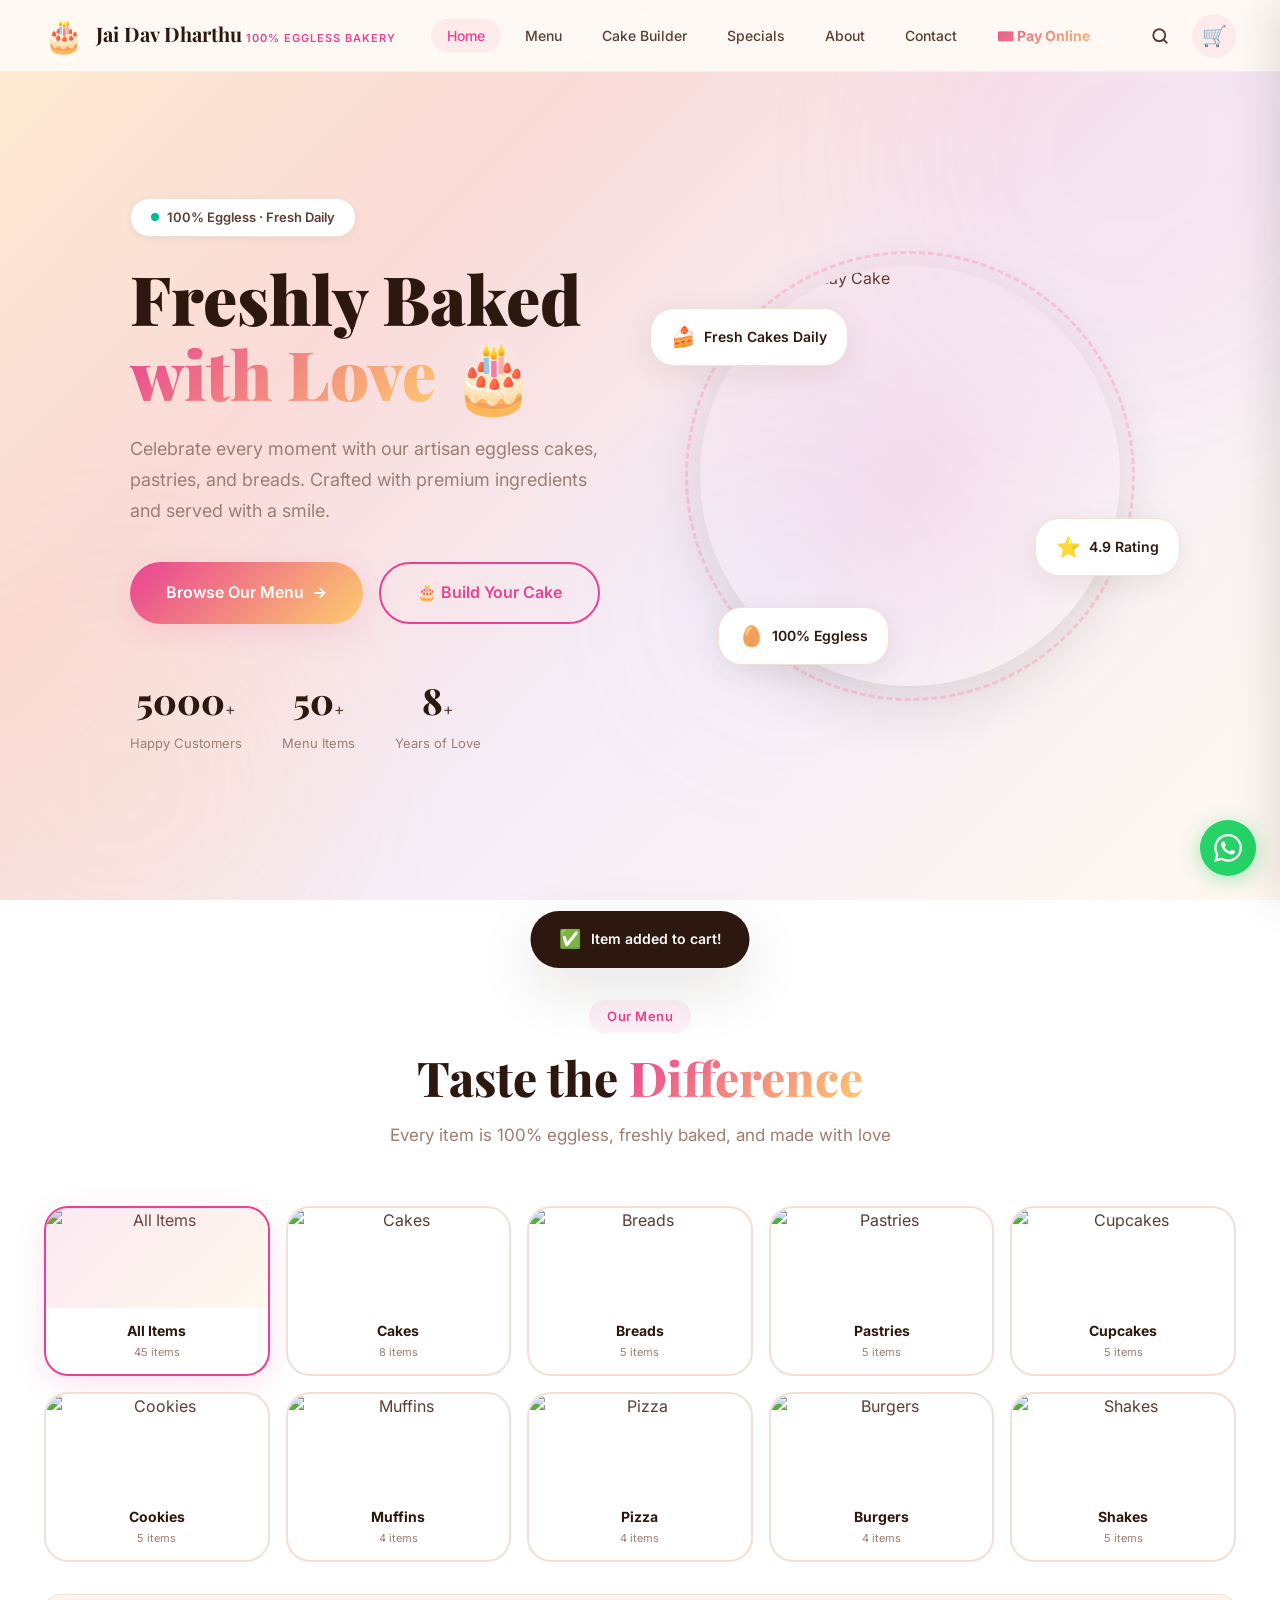
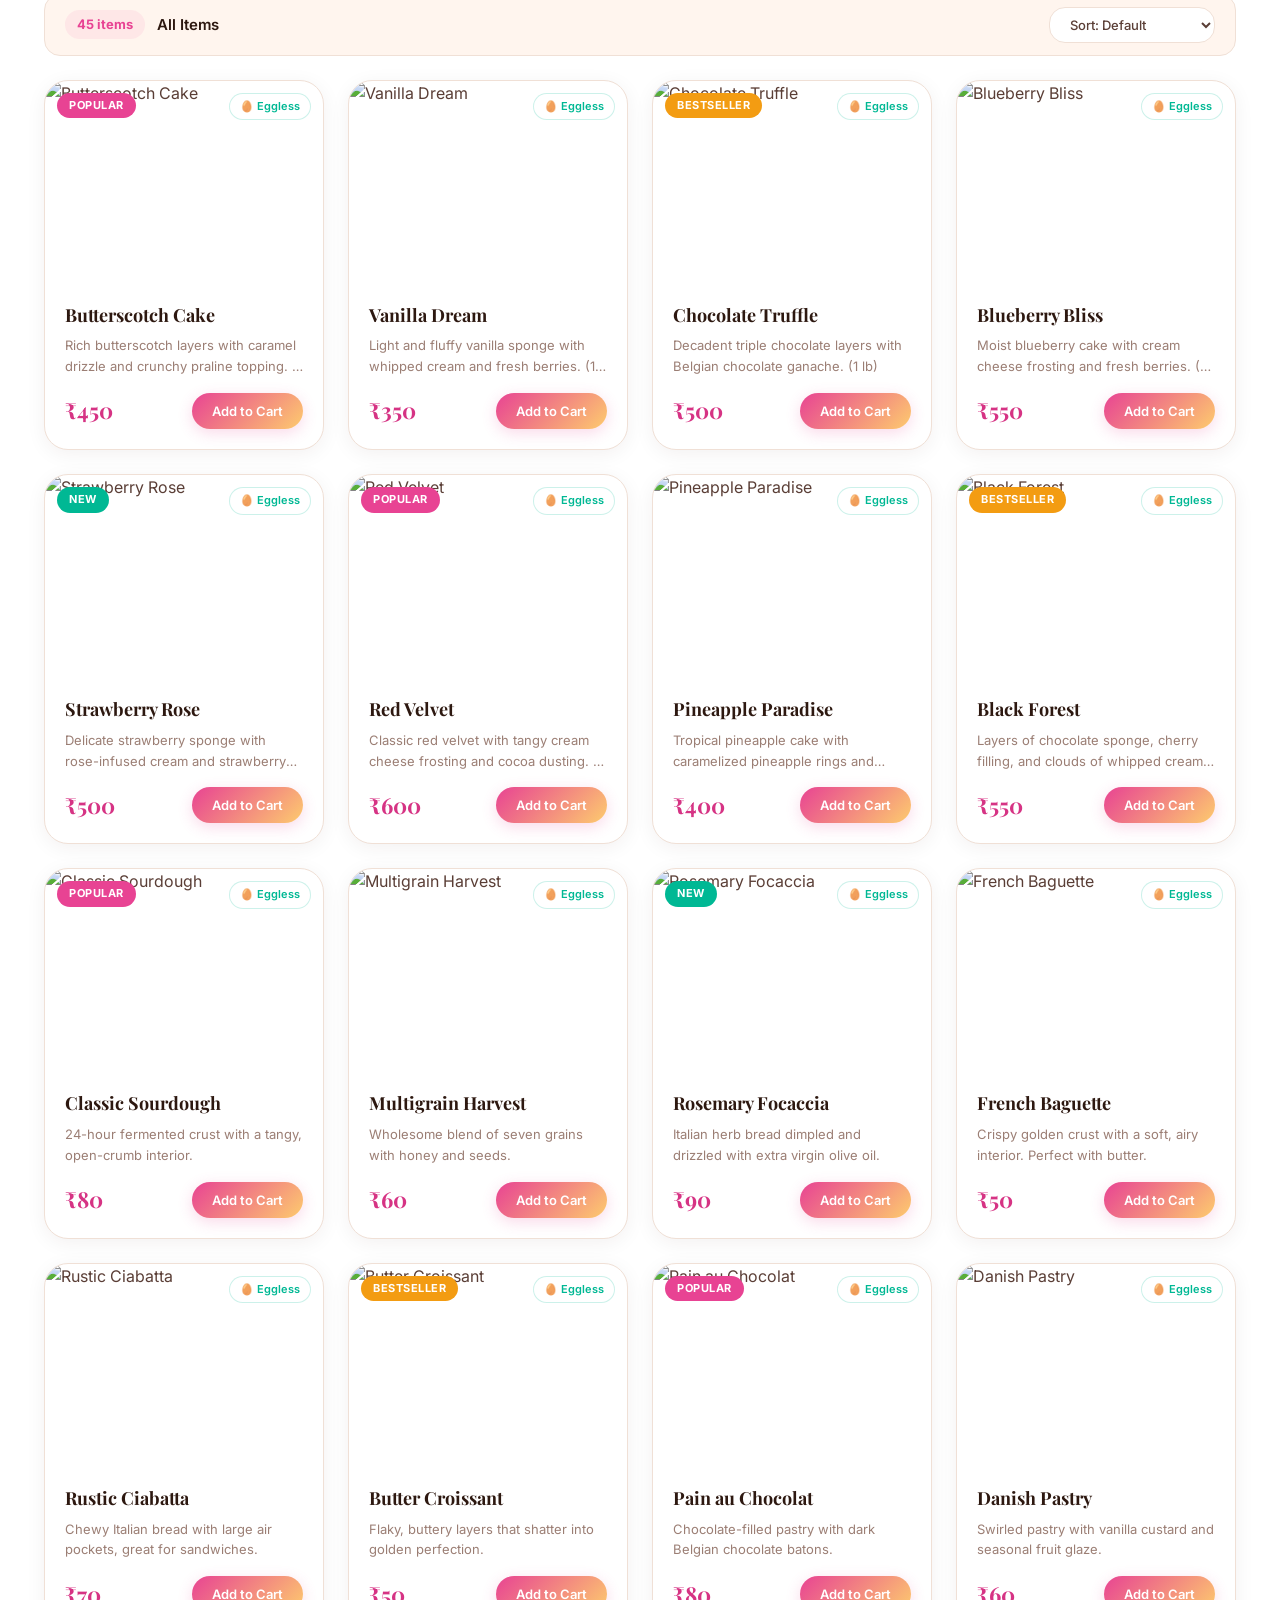
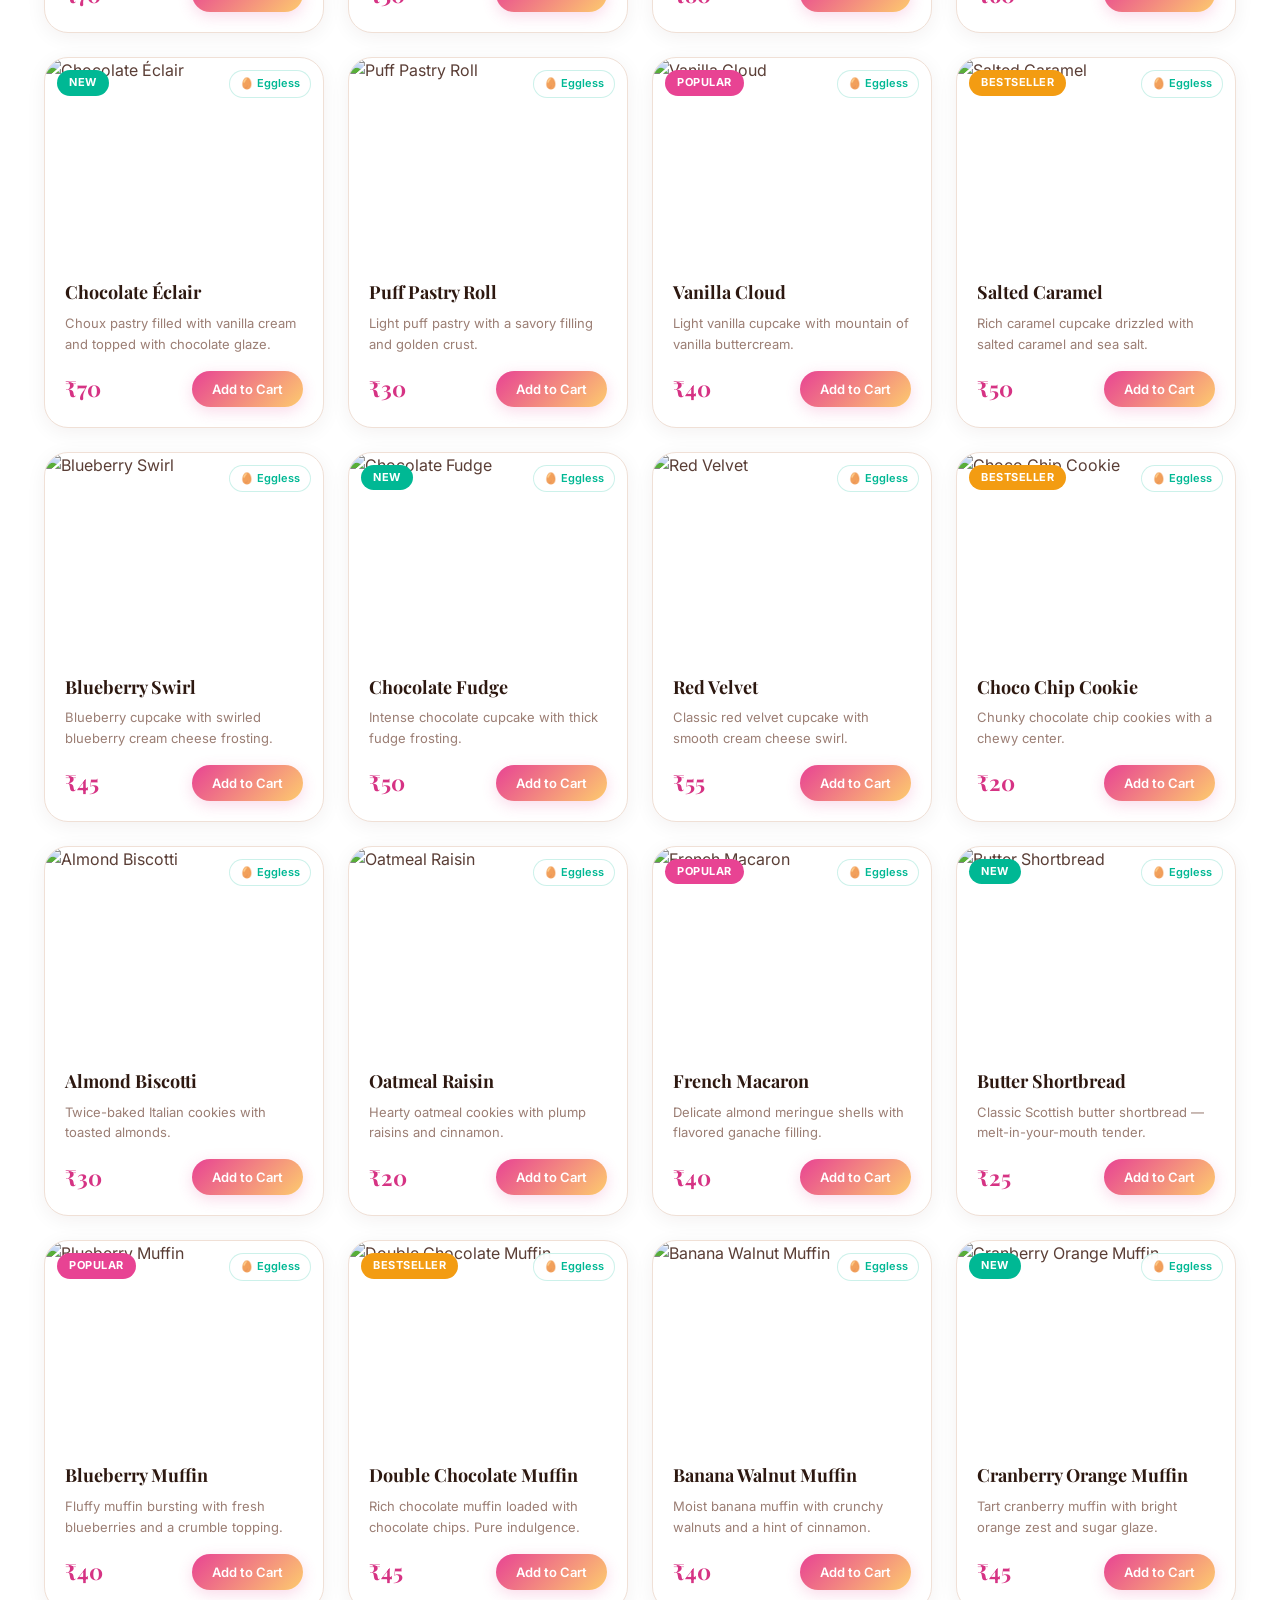
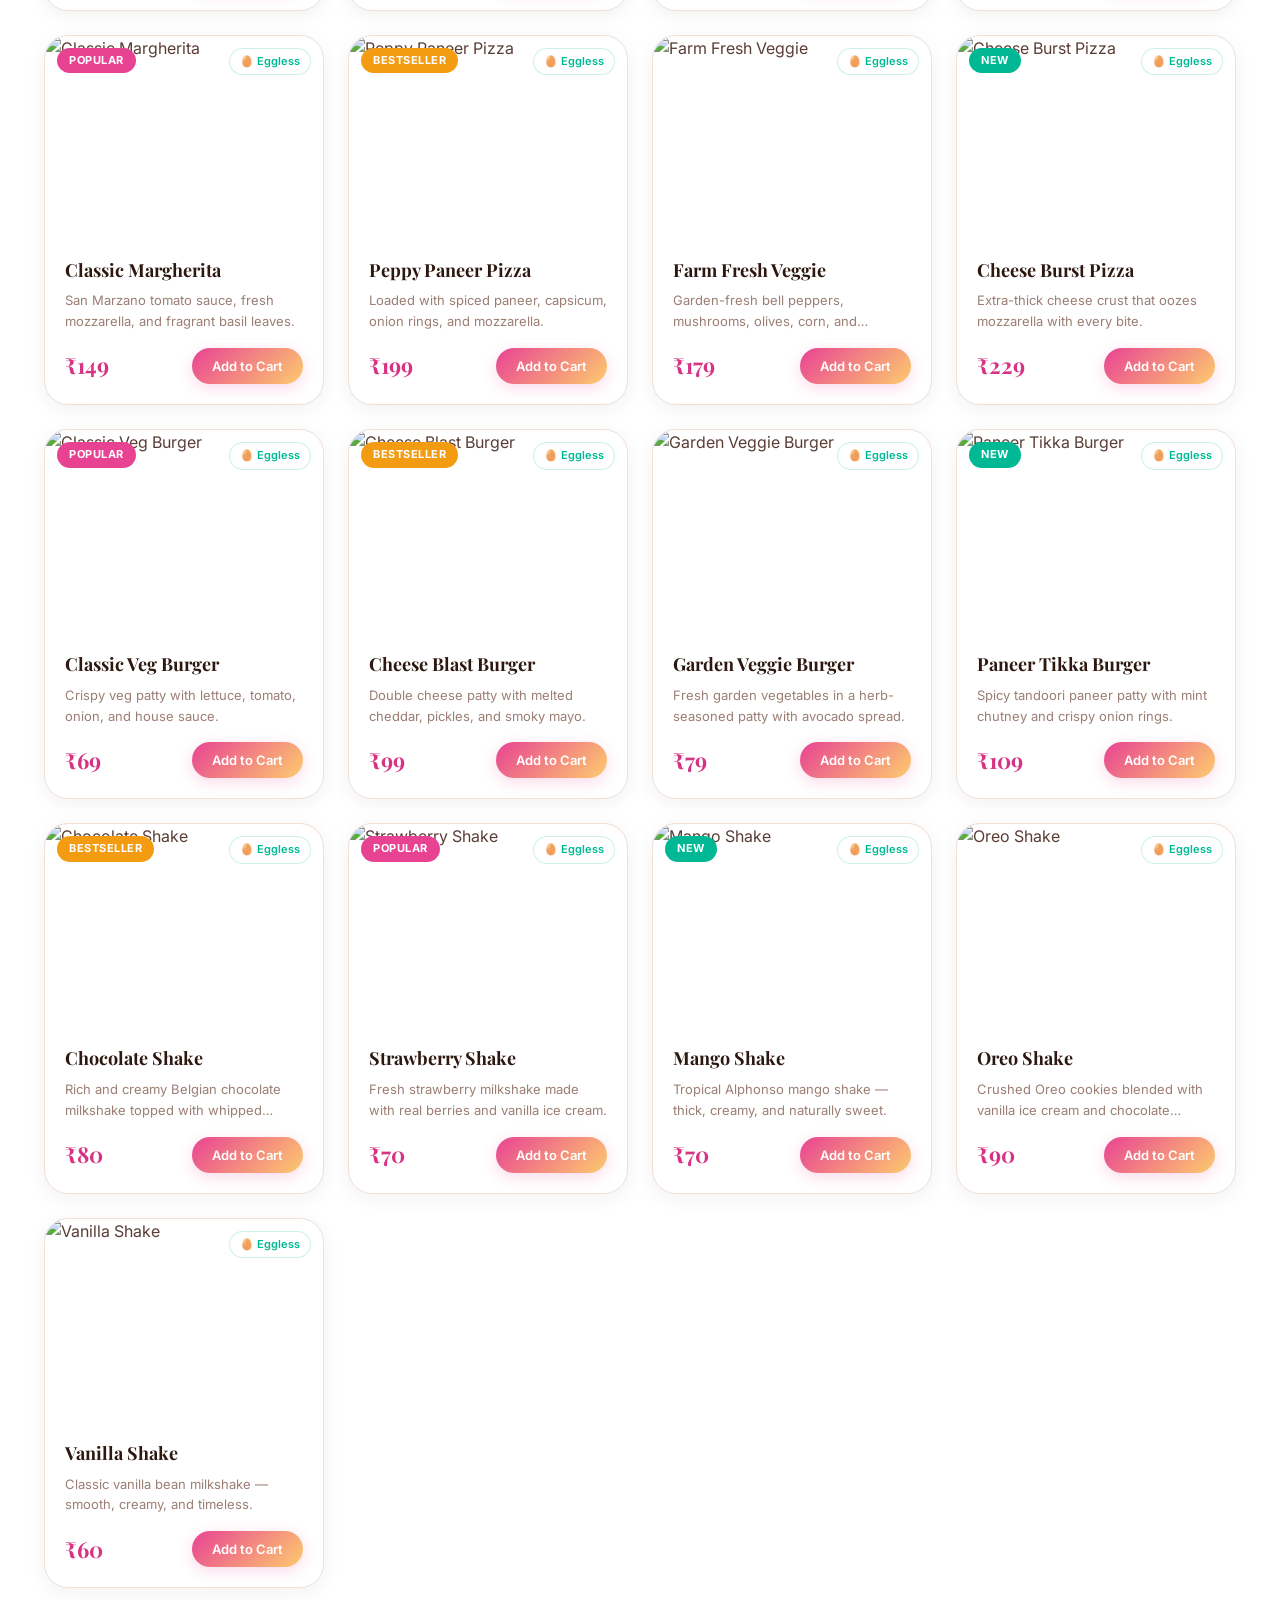
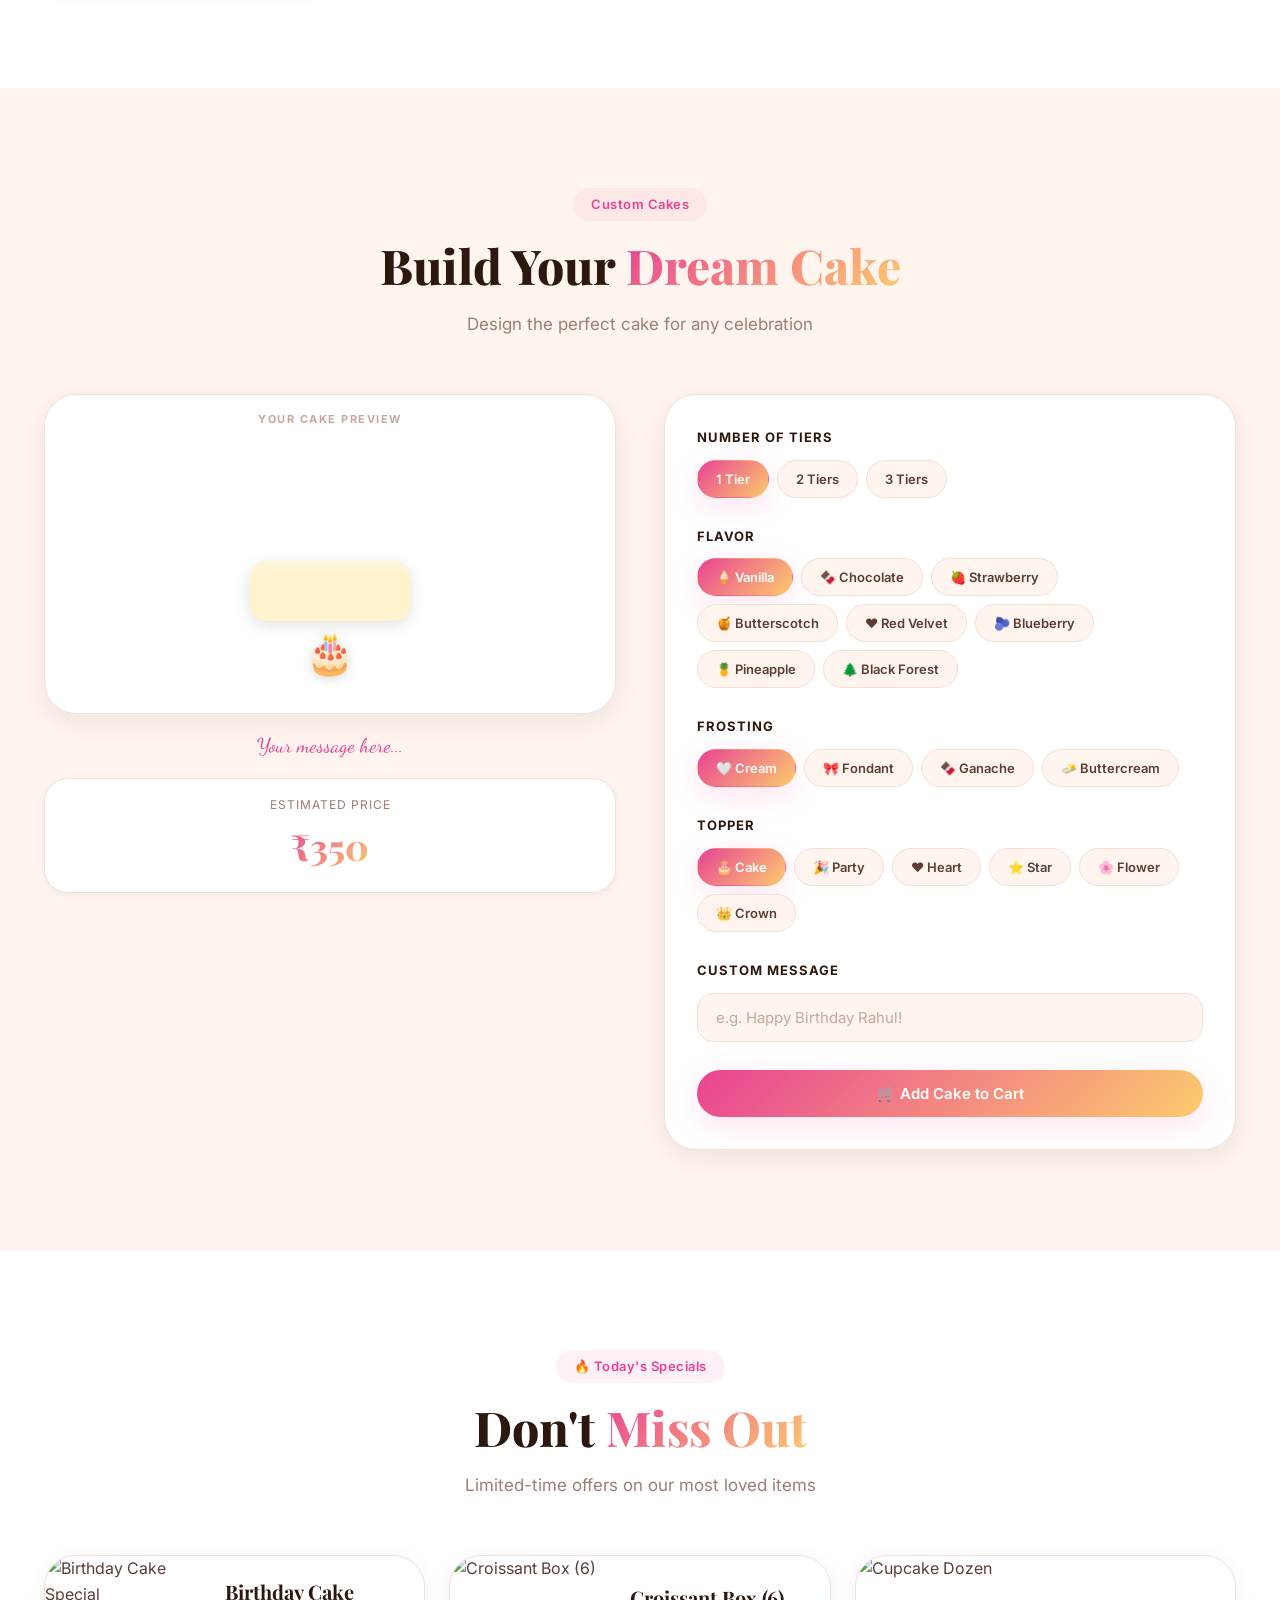
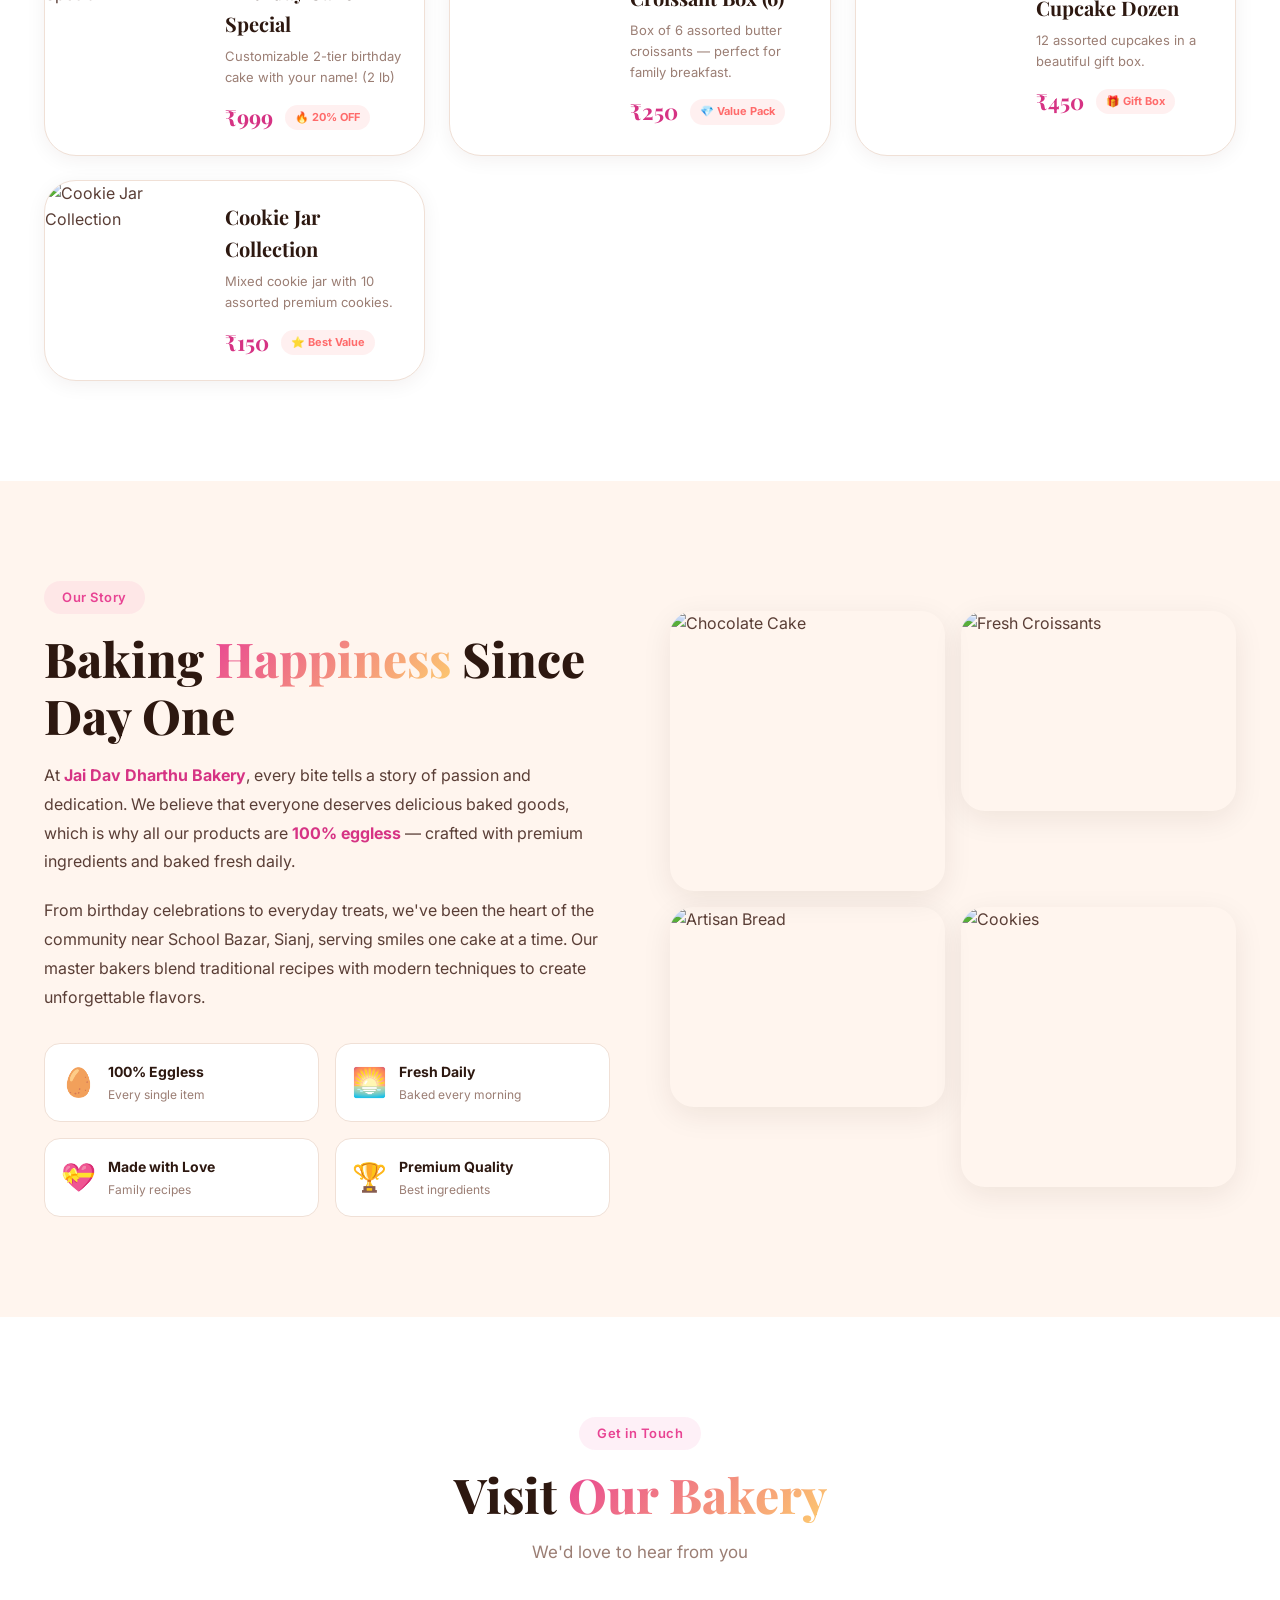
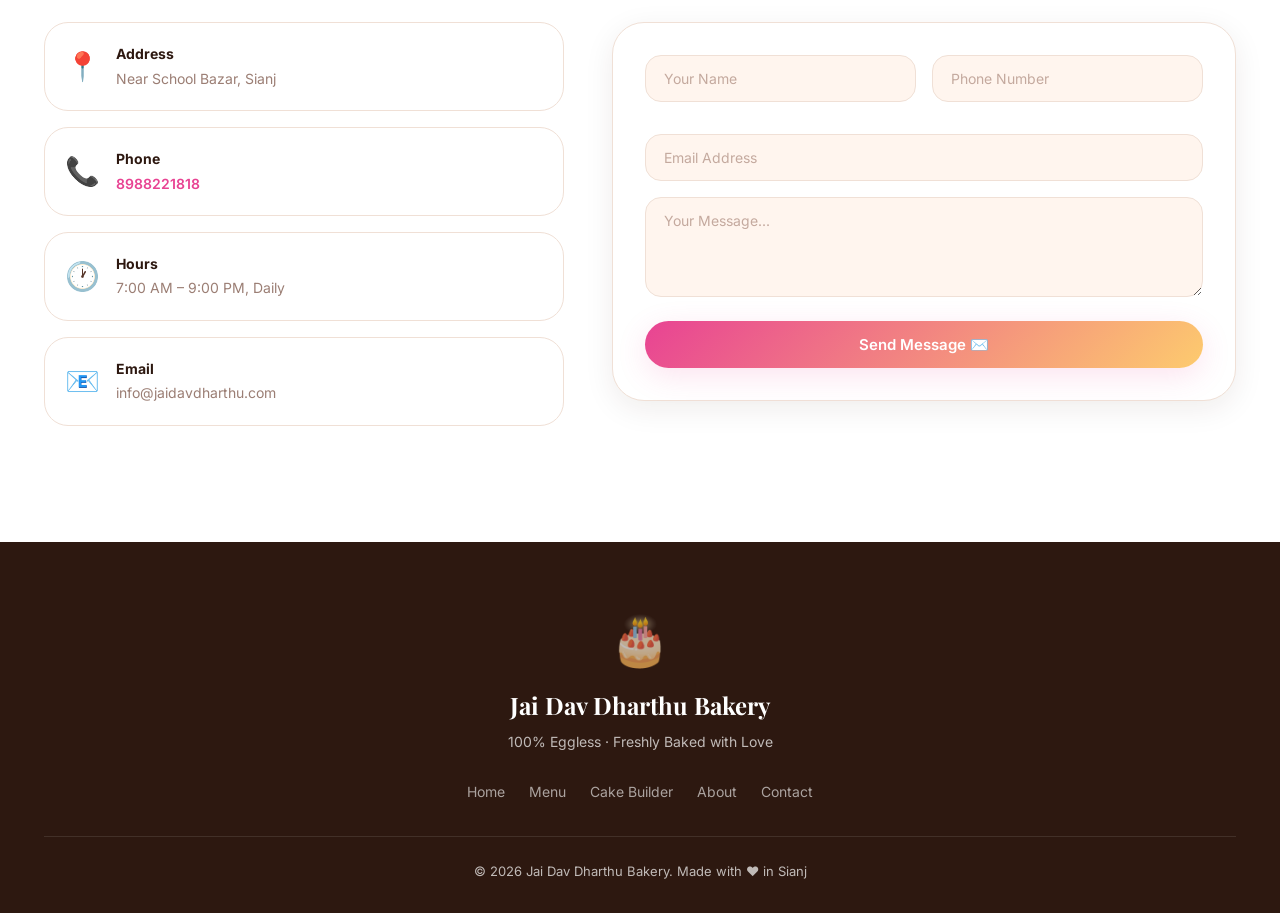
==== index.html @ 2d9c714c "Fix Firebase SDK initialization with explicit config" ====
<!DOCTYPE html>
<html lang="en">

<head>
  <meta charset="UTF-8">
  <meta name="viewport" content="width=device-width, initial-scale=1.0">
  <title>Jai Dav Dharthu Bakery — 100% Eggless | Freshly Baked with Love 🎂</title>
  <meta name="description"
    content="Jai Dav Dharthu Bakery — Premium 100% eggless cakes, pastries, breads & cookies. Custom birthday cakes, fresh daily. Near School Bazar, Sianj. Order now!">
  <meta name="keywords" content="eggless bakery, birthday cake, custom cake, Sianj bakery, Jai Dav Dharthu">
  <meta name="theme-color" content="#E84393">
  <link rel="preconnect" href="https://fonts.googleapis.com">
  <link rel="preconnect" href="https://fonts.gstatic.com" crossorigin>
  <link
    href="https://fonts.googleapis.com/css2?family=Inter:wght@300;400;500;600;700;800;900&family=Playfair+Display:ital,wght@0,400;0,500;0,600;0,700;0,800;0,900;1,400;1,500&family=Dancing+Script:wght@400;500;600;700&display=swap"
    rel="stylesheet">
  <link rel="stylesheet" href="css/style.css">
</head>

<body>
  <!-- Celebration Canvas Background -->
  <canvas id="celebration-canvas" class="celebration-bg"></canvas>

  <!-- Preloader -->
  <div class="preloader" id="preloader">
    <div class="preloader-inner">
      <div class="preloader-cake">🎂</div>
      <p class="preloader-text">Baking something special...</p>
    </div>
  </div>

  <!-- Navigation -->
  <nav class="navbar" id="navbar">
    <div class="container nav-container">
      <a href="#" class="nav-brand">
        <span class="brand-icon">🎂</span>
        <div class="brand-text">
          <span class="brand-name">Jai Dav Dharthu</span>
          <span class="brand-tagline">100% Eggless Bakery</span>
        </div>
      </a>
      <ul class="nav-links" id="navLinks">
        <li><a href="#home" class="nav-link active">Home</a></li>
        <li><a href="#menu" class="nav-link">Menu</a></li>
        <li><a href="#cake-builder" class="nav-link">Cake Builder</a></li>
        <li><a href="#specials" class="nav-link">Specials</a></li>
        <li><a href="#about" class="nav-link">About</a></li>
        <li><a href="#contact" class="nav-link">Contact</a></li>
        <li><a href="#" class="nav-link pay-online-link" onclick="openPaymentFromNav(event)">💳 Pay Online</a></li>
      </ul>
      <div class="nav-actions">
        <div class="nav-search" id="navSearch">
          <button class="search-toggle" id="searchToggle" aria-label="Search">
            <svg width="18" height="18" viewBox="0 0 24 24" fill="none" stroke="currentColor" stroke-width="2.5"
              stroke-linecap="round">
              <circle cx="11" cy="11" r="8" />
              <line x1="21" y1="21" x2="16.65" y2="16.65" />
            </svg>
          </button>
          <div class="search-box" id="searchBox">
            <input type="text" class="search-input" id="searchInput" placeholder="Search cakes, cookies, breads..."
              autocomplete="off">
            <button class="search-clear" id="searchClear">&times;</button>
          </div>
        </div>
        <button class="cart-toggle" id="cartToggle" aria-label="Open Cart">
          <span class="cart-icon">🛒</span>
          <span class="cart-badge" id="cartBadge">0</span>
        </button>
        <button class="mobile-menu-btn" id="mobileMenuBtn" aria-label="Toggle Menu">
          <span></span><span></span><span></span>
        </button>
      </div>
    </div>
  </nav>

  <!-- Hero Section -->
  <section class="hero" id="home">
    <div class="hero-bg-shapes">
      <div class="hero-shape shape-1"></div>
      <div class="hero-shape shape-2"></div>
      <div class="hero-shape shape-3"></div>
    </div>
    <div class="container hero-container">
      <div class="hero-content">
        <div class="hero-badge">
          <span class="badge-dot"></span>
          100% Eggless · Fresh Daily
        </div>
        <h1 class="hero-title">
          Freshly Baked<br>
          <span class="hero-title-accent">with Love</span>
          <span class="hero-emoji">🎂</span>
        </h1>
        <p class="hero-subtitle">
          Celebrate every moment with our artisan eggless cakes, pastries, and breads.
          Crafted with premium ingredients and served with a smile.
        </p>
        <div class="hero-actions">
          <a href="#menu" class="btn btn-primary btn-lg">
            <span>Browse Our Menu</span>
            <span class="btn-arrow">→</span>
          </a>
          <a href="#cake-builder" class="btn btn-outline btn-lg">
            <span>🎂 Build Your Cake</span>
          </a>
        </div>
        <div class="hero-stats">
          <div class="stat-item">
            <span class="stat-number" data-target="5000">0</span>+
            <span class="stat-label">Happy Customers</span>
          </div>
          <div class="stat-item">
            <span class="stat-number" data-target="50">0</span>+
            <span class="stat-label">Menu Items</span>
          </div>
          <div class="stat-item">
            <span class="stat-number" data-target="8">0</span>+
            <span class="stat-label">Years of Love</span>
          </div>
        </div>
      </div>
      <div class="hero-visual">
        <div class="hero-image-wrapper">
          <img src="https://images.unsplash.com/photo-1578985545062-69928b1d9587?w=600&h=600&fit=crop"
            alt="Beautiful Birthday Cake" class="hero-image" loading="eager">
          <div class="hero-image-ring"></div>
          <div class="hero-image-glow"></div>
        </div>
        <div class="floating-card fc-1">
          <span>🍰</span> Fresh Cakes Daily
        </div>
        <div class="floating-card fc-2">
          <span>⭐</span> 4.9 Rating
        </div>
        <div class="floating-card fc-3">
          <span>🥚</span> 100% Eggless
        </div>
      </div>
    </div>
  </section>

  <!-- Menu Section -->
  <section class="menu-section" id="menu">
    <div class="container">
      <div class="section-header">
        <span class="section-badge">Our Menu</span>
        <h2 class="section-title">Taste the <span class="text-accent">Difference</span></h2>
        <p class="section-subtitle">Every item is 100% eggless, freshly baked, and made with love</p>
      </div>
      <!-- Visual Category Cards (rendered by JS with real images) -->
      <div class="categories-showcase" id="categoriesShowcase"></div>
      <!-- Filter Bar -->
      <div class="menu-filter-bar" id="menuFilterBar">
        <div class="filter-info">
          <span class="filter-count" id="filterCount">28 items</span>
          <span class="filter-category-name" id="filterCatName">All Items</span>
        </div>
        <div class="filter-actions">
          <select class="filter-sort" id="filterSort">
            <option value="default">Sort: Default</option>
            <option value="price-low">Price: Low to High</option>
            <option value="price-high">Price: High to Low</option>
            <option value="name">Name: A-Z</option>
          </select>
        </div>
      </div>
      <!-- Flavor Sub-sections (rendered by JS) -->
      <div class="flavor-tabs" id="flavorTabs"></div>
      <!-- Menu Grid -->
      <div class="menu-grid" id="menuGrid"></div>
    </div>
  </section>

  <!-- Cake Builder -->
  <section class="builder-section" id="cake-builder">
    <div class="container">
      <div class="section-header">
        <span class="section-badge">Custom Cakes</span>
        <h2 class="section-title">Build Your <span class="text-accent">Dream Cake</span></h2>
        <p class="section-subtitle">Design the perfect cake for any celebration</p>
      </div>
      <div class="builder-layout">
        <div class="builder-preview">
          <div class="cake-stage" id="cakeStage">
            <div class="cake-stage-label">Your Cake Preview</div>
            <div class="cake-platform">
              <div class="cake-visual" id="cakeVisual">
                <div class="cake-topper" id="cakeTopper">🎂</div>
              </div>
            </div>
          </div>
          <div class="cake-message-display" id="cakeMessage">Your message here...</div>
          <div class="cake-price-box">
            <span class="price-label">Estimated Price</span>
            <span class="price-amount" id="cakePrice">₹499</span>
          </div>
        </div>
        <div class="builder-controls">
          <div class="control-group">
            <label class="control-label">Number of Tiers</label>
            <div class="tier-options" id="tierOptions">
              <button class="tier-btn active" data-tiers="1">1 Tier</button>
              <button class="tier-btn" data-tiers="2">2 Tiers</button>
              <button class="tier-btn" data-tiers="3">3 Tiers</button>
            </div>
          </div>
          <div class="control-group">
            <label class="control-label">Flavor</label>
            <div class="option-grid" id="flavorOptions">
              <button class="option-btn active" data-flavor="vanilla" data-color="#FFF3CD">🍦 Vanilla</button>
              <button class="option-btn" data-flavor="chocolate" data-color="#5C3317">🍫 Chocolate</button>
              <button class="option-btn" data-flavor="strawberry" data-color="#FFB6C1">🍓 Strawberry</button>
              <button class="option-btn" data-flavor="butterscotch" data-color="#DAA520">🍯 Butterscotch</button>
              <button class="option-btn" data-flavor="red-velvet" data-color="#C41E3A">❤️ Red Velvet</button>
              <button class="option-btn" data-flavor="blueberry" data-color="#4169E1">🫐 Blueberry</button>
              <button class="option-btn" data-flavor="pineapple" data-color="#FFD700">🍍 Pineapple</button>
              <button class="option-btn" data-flavor="black-forest" data-color="#2C1810">🌲 Black Forest</button>
            </div>
          </div>
          <div class="control-group">
            <label class="control-label">Frosting</label>
            <div class="option-grid" id="frostingOptions">
              <button class="option-btn active" data-frosting="cream">🤍 Cream</button>
              <button class="option-btn" data-frosting="fondant">🎀 Fondant</button>
              <button class="option-btn" data-frosting="ganache">🍫 Ganache</button>
              <button class="option-btn" data-frosting="buttercream">🧈 Buttercream</button>
            </div>
          </div>
          <div class="control-group">
            <label class="control-label">Topper</label>
            <div class="option-grid" id="topperOptions">
              <button class="option-btn active" data-topper="🎂">🎂 Cake</button>
              <button class="option-btn" data-topper="🎉">🎉 Party</button>
              <button class="option-btn" data-topper="❤️">❤️ Heart</button>
              <button class="option-btn" data-topper="⭐">⭐ Star</button>
              <button class="option-btn" data-topper="🌸">🌸 Flower</button>
              <button class="option-btn" data-topper="👑">👑 Crown</button>
            </div>
          </div>
          <div class="control-group">
            <label class="control-label">Custom Message</label>
            <input type="text" class="text-input" id="cakeMessageInput" placeholder="e.g. Happy Birthday Rahul!"
              maxlength="40">
          </div>
          <button class="btn btn-primary btn-block" id="addCakeToCart">
            🛒 Add Cake to Cart
          </button>
        </div>
      </div>
    </div>
  </section>

  <!-- Today's Specials -->
  <section class="specials-section" id="specials">
    <div class="container">
      <div class="section-header">
        <span class="section-badge">🔥 Today's Specials</span>
        <h2 class="section-title">Don't <span class="text-accent">Miss Out</span></h2>
        <p class="section-subtitle">Limited-time offers on our most loved items</p>
      </div>
      <div class="specials-grid" id="specialsGrid">
        <!-- Rendered by JS -->
      </div>
    </div>
  </section>

  <!-- About Section -->
  <section class="about-section" id="about">
    <div class="container">
      <div class="about-layout">
        <div class="about-content">
          <span class="section-badge">Our Story</span>
          <h2 class="section-title">Baking <span class="text-accent">Happiness</span> Since Day One</h2>
          <p class="about-text">
            At <strong>Jai Dav Dharthu Bakery</strong>, every bite tells a story of passion and dedication.
            We believe that everyone deserves delicious baked goods, which is why all our products are
            <strong>100% eggless</strong> — crafted with premium ingredients and baked fresh daily.
          </p>
          <p class="about-text">
            From birthday celebrations to everyday treats, we've been the heart of the community near
            School Bazar, Sianj, serving smiles one cake at a time. Our master bakers blend traditional
            recipes with modern techniques to create unforgettable flavors.
          </p>
          <div class="about-features">
            <div class="about-feature">
              <span class="feature-icon">🥚</span>
              <div>
                <strong>100% Eggless</strong>
                <p>Every single item</p>
              </div>
            </div>
            <div class="about-feature">
              <span class="feature-icon">🌅</span>
              <div>
                <strong>Fresh Daily</strong>
                <p>Baked every morning</p>
              </div>
            </div>
            <div class="about-feature">
              <span class="feature-icon">💝</span>
              <div>
                <strong>Made with Love</strong>
                <p>Family recipes</p>
              </div>
            </div>
            <div class="about-feature">
              <span class="feature-icon">🏆</span>
              <div>
                <strong>Premium Quality</strong>
                <p>Best ingredients</p>
              </div>
            </div>
          </div>
        </div>
        <div class="about-gallery">
          <div class="gallery-grid">
            <img src="https://images.unsplash.com/photo-1578985545062-69928b1d9587?w=400&h=400&fit=crop"
              alt="Chocolate Cake" class="gallery-img gi-1" loading="lazy">
            <img src="https://images.unsplash.com/photo-1555507036-ab1f4038024a?w=400&h=300&fit=crop"
              alt="Fresh Croissants" class="gallery-img gi-2" loading="lazy">
            <img src="https://images.unsplash.com/photo-1509440159596-0249088772ff?w=400&h=300&fit=crop"
              alt="Artisan Bread" class="gallery-img gi-3" loading="lazy">
            <img src="https://images.unsplash.com/photo-1499636136210-6f4ee915583e?w=400&h=400&fit=crop" alt="Cookies"
              class="gallery-img gi-4" loading="lazy">
          </div>
        </div>
      </div>
    </div>
  </section>

  <!-- Contact Section -->
  <section class="contact-section" id="contact">
    <div class="container">
      <div class="section-header">
        <span class="section-badge">Get in Touch</span>
        <h2 class="section-title">Visit <span class="text-accent">Our Bakery</span></h2>
        <p class="section-subtitle">We'd love to hear from you</p>
      </div>
      <div class="contact-layout">
        <div class="contact-info">
          <div class="info-card">
            <span class="info-icon">📍</span>
            <div>
              <strong>Address</strong>
              <p>Near School Bazar, Sianj</p>
            </div>
          </div>
          <div class="info-card">
            <span class="info-icon">📞</span>
            <div>
              <strong>Phone</strong>
              <p><a href="tel:8988221818">8988221818</a></p>
            </div>
          </div>
          <div class="info-card">
            <span class="info-icon">🕐</span>
            <div>
              <strong>Hours</strong>
              <p>7:00 AM – 9:00 PM, Daily</p>
            </div>
          </div>
          <div class="info-card">
            <span class="info-icon">📧</span>
            <div>
              <strong>Email</strong>
              <p>info@jaidavdharthu.com</p>
            </div>
          </div>
        </div>
        <form class="contact-form" id="contactForm">
          <div class="form-row">
            <input type="text" class="form-input" placeholder="Your Name" required>
            <input type="tel" class="form-input" placeholder="Phone Number" required>
          </div>
          <input type="email" class="form-input" placeholder="Email Address">
          <textarea class="form-input form-textarea" placeholder="Your Message..." rows="4" required></textarea>
          <button type="submit" class="btn btn-primary btn-block">
            Send Message ✉️
          </button>
        </form>
      </div>
    </div>
  </section>

  <!-- Footer -->
  <footer class="footer">
    <div class="container">
      <div class="footer-content">
        <div class="footer-brand">
          <span class="brand-icon-lg">🎂</span>
          <h3>Jai Dav Dharthu Bakery</h3>
          <p>100% Eggless · Freshly Baked with Love</p>
        </div>
        <div class="footer-links">
          <a href="#home">Home</a>
          <a href="#menu">Menu</a>
          <a href="#cake-builder">Cake Builder</a>
          <a href="#about">About</a>
          <a href="#contact">Contact</a>
        </div>
        <div class="footer-bottom">
          <p>&copy; 2026 Jai Dav Dharthu Bakery. Made with ❤️ in Sianj</p>
        </div>
      </div>
    </div>
  </footer>

  <!-- Cart Sidebar -->
  <div class="cart-overlay" id="cartOverlay"></div>
  <aside class="cart-sidebar" id="cartSidebar">
    <div class="cart-header">
      <h3>🛒 Your Cart</h3>
      <button class="cart-close" id="cartClose">&times;</button>
    </div>
    <div class="cart-items" id="cartItems">
      <div class="cart-empty" id="cartEmpty">
        <span class="empty-icon">🛒</span>
        <p>Your cart is empty</p>
        <a href="#menu" class="btn btn-outline btn-sm" id="cartBrowse">Browse Menu</a>
      </div>
    </div>
    <div class="cart-footer" id="cartFooter" style="display:none;">
      <div class="cart-total">
        <span>Total</span>
        <span class="total-amount" id="cartTotal">₹0</span>
      </div>
      <button class="btn btn-primary btn-block" id="checkoutBtn" onclick="openPaymentGateway()">
        Proceed to Checkout 🎉
      </button>
    </div>
  </aside>

  <!-- WhatsApp Floating Button -->
  <a href="https://wa.me/918988221818?text=Hi!%20I'd%20like%20to%20place%20an%20order%20from%20Jai%20Dav%20Dharthu%20Bakery"
    class="whatsapp-float" target="_blank" rel="noopener" aria-label="Order via WhatsApp">
    <svg viewBox="0 0 24 24" width="28" height="28" fill="#fff">
      <path
        d="M17.472 14.382c-.297-.149-1.758-.867-2.03-.967-.273-.099-.471-.148-.67.15-.197.297-.767.966-.94 1.164-.173.199-.347.223-.644.075-.297-.15-1.255-.463-2.39-1.475-.883-.788-1.48-1.761-1.653-2.059-.173-.297-.018-.458.13-.606.134-.133.298-.347.446-.52.149-.174.198-.298.298-.497.099-.198.05-.371-.025-.52-.075-.149-.669-1.612-.916-2.207-.242-.579-.487-.5-.669-.51-.173-.008-.371-.01-.57-.01-.198 0-.52.074-.792.372-.272.297-1.04 1.016-1.04 2.479 0 1.462 1.065 2.875 1.213 3.074.149.198 2.096 3.2 5.077 4.487.709.306 1.262.489 1.694.625.712.227 1.36.195 1.871.118.571-.085 1.758-.719 2.006-1.413.248-.694.248-1.289.173-1.413-.074-.124-.272-.198-.57-.347m-5.421 7.403h-.004a9.87 9.87 0 01-5.031-1.378l-.361-.214-3.741.982.998-3.648-.235-.374a9.86 9.86 0 01-1.51-5.26c.001-5.45 4.436-9.884 9.888-9.884 2.64 0 5.122 1.03 6.988 2.898a9.825 9.825 0 012.893 6.994c-.003 5.45-4.437 9.884-9.885 9.884m8.413-18.297A11.815 11.815 0 0012.05 0C5.495 0 .16 5.335.157 11.892c0 2.096.547 4.142 1.588 5.945L.057 24l6.305-1.654a11.882 11.882 0 005.683 1.448h.005c6.554 0 11.89-5.335 11.893-11.893a11.821 11.821 0 00-3.48-8.413z" />
    </svg>
  </a>

  <!-- Toast Notification -->
  <div class="toast" id="toast">
    <span class="toast-icon">✅</span>
    <span class="toast-text" id="toastText">Item added to cart!</span>
  </div>

  <!-- ===== PAYMENT GATEWAY MODAL ===== -->
  <div class="payment-overlay" id="paymentOverlay"></div>
  <div class="payment-modal" id="paymentModal">
    <!-- Step 1: Order Summary -->
    <div class="payment-step" id="payStep1">
      <div class="payment-header">
        <h3>🛒 Order Summary</h3>
        <button class="payment-close" onclick="closePayment()">&times;</button>
      </div>
      <div class="payment-body">
        <div class="order-items-list" id="orderItemsList"></div>
        <div class="order-summary-totals">
          <div class="summary-row"><span>Subtotal</span><span id="summarySubtotal">₹0</span></div>
          <div class="summary-row"><span>Delivery Fee</span><span class="free-tag">FREE</span></div>
          <div class="summary-row"><span>GST (5%)</span><span id="summaryGst">₹0</span></div>
          <div class="summary-row total-row"><span>Total</span><span id="summaryTotal">₹0</span></div>
        </div>
        <div class="delivery-info-box">
          <span class="delivery-icon">🚚</span>
          <div>
            <strong>Free Delivery</strong>
            <p>On all orders above ₹299</p>
          </div>
        </div>
      </div>
      <div class="payment-footer">
        <button class="btn btn-primary btn-block" onclick="goToPayStep(2)">Choose Payment Method →</button>
      </div>
    </div>

    <!-- Step 2: Choose Payment Method -->
    <div class="payment-step hidden" id="payStep2">
      <div class="payment-header">
        <button class="payment-back" onclick="goToPayStep(1)">← Back</button>
        <h3>💳 Payment Method</h3>
        <button class="payment-close" onclick="closePayment()">&times;</button>
      </div>
      <div class="payment-body">
        <p class="payment-choose-label">Select your preferred UPI payment app</p>
        <div class="payment-methods-grid">
          <!-- Google Pay -->
          <div class="payment-method-card" data-method="gpay" onclick="selectPaymentMethod('gpay')">
            <div class="pm-logo-wrap gpay-bg">
              <svg viewBox="0 0 24 24" width="32" height="32">
                <path
                  d="M12.24 10.285V14.4h6.806c-.275 1.765-2.056 5.174-6.806 5.174-4.095 0-7.439-3.389-7.439-7.574s3.345-7.574 7.439-7.574c2.33 0 3.891.989 4.785 1.849l3.254-3.138C18.189 1.186 15.479 0 12.24 0c-6.635 0-12 5.365-12 12s5.365 12 12 12c6.926 0 11.52-4.869 11.52-11.726 0-.788-.085-1.39-.189-1.989H12.24z"
                  fill="#4285F4" />
              </svg>
              <span class="pm-name">Google Pay</span>
            </div>
            <div class="pm-check"><svg width="20" height="20" viewBox="0 0 24 24" fill="none" stroke="#fff"
                stroke-width="3" stroke-linecap="round" stroke-linejoin="round">
                <polyline points="20 6 9 17 4 12" />
              </svg></div>
          </div>
          <!-- Paytm -->
          <div class="payment-method-card" data-method="paytm" onclick="selectPaymentMethod('paytm')">
            <div class="pm-logo-wrap paytm-bg">
              <svg viewBox="0 0 48 24" width="48" height="24">
                <rect width="48" height="24" rx="4" fill="#00BAF2" />
                <text x="24" y="16" text-anchor="middle" font-size="11" font-weight="800" fill="#fff"
                  font-family="Arial">Paytm</text>
              </svg>
              <span class="pm-name">Paytm</span>
            </div>
            <div class="pm-check"><svg width="20" height="20" viewBox="0 0 24 24" fill="none" stroke="#fff"
                stroke-width="3" stroke-linecap="round" stroke-linejoin="round">
                <polyline points="20 6 9 17 4 12" />
              </svg></div>
          </div>
          <!-- PhonePe -->
          <div class="payment-method-card" data-method="phonepe" onclick="selectPaymentMethod('phonepe')">
            <div class="pm-logo-wrap phonepe-bg">
              <svg viewBox="0 0 32 32" width="32" height="32">
                <circle cx="16" cy="16" r="16" fill="#5F259F" />
                <path d="M10 8h4l6 8-6 8h-4l6-8z" fill="#fff" />
              </svg>
              <span class="pm-name">PhonePe</span>
            </div>
            <div class="pm-check"><svg width="20" height="20" viewBox="0 0 24 24" fill="none" stroke="#fff"
                stroke-width="3" stroke-linecap="round" stroke-linejoin="round">
                <polyline points="20 6 9 17 4 12" />
              </svg></div>
          </div>
          <!-- BHIM UPI -->
          <div class="payment-method-card" data-method="bhim" onclick="selectPaymentMethod('bhim')">
            <div class="pm-logo-wrap bhim-bg">
              <svg viewBox="0 0 32 32" width="32" height="32">
                <rect width="32" height="32" rx="6" fill="#00897B" />
                <text x="16" y="13" text-anchor="middle" font-size="6" font-weight="800" fill="#fff"
                  font-family="Arial">BHIM</text>
                <text x="16" y="22" text-anchor="middle" font-size="5" font-weight="600" fill="#B2DFDB"
                  font-family="Arial">UPI</text>
              </svg>
              <span class="pm-name">BHIM UPI</span>
            </div>
            <div class="pm-check"><svg width="20" height="20" viewBox="0 0 24 24" fill="none" stroke="#fff"
                stroke-width="3" stroke-linecap="round" stroke-linejoin="round">
                <polyline points="20 6 9 17 4 12" />
              </svg></div>
          </div>
        </div>
        <div class="secure-payment-badge">
          <svg width="16" height="16" viewBox="0 0 24 24" fill="none" stroke="#00B894" stroke-width="2"
            stroke-linecap="round" stroke-linejoin="round">
            <rect x="3" y="11" width="18" height="11" rx="2" ry="2" />
            <path d="M7 11V7a5 5 0 0110 0v4" />
          </svg>
          <span>🔒 100% Secure & Encrypted Payment</span>
        </div>
      </div>
      <div class="payment-footer">
        <button class="btn btn-primary btn-block" id="proceedToPin" onclick="goToPayStep(3)" disabled>Enter Security PIN
          →</button>
      </div>
    </div>

    <!-- Step 3: Security PIN -->
    <div class="payment-step hidden" id="payStep3">
      <div class="payment-header">
        <button class="payment-back" onclick="goToPayStep(2)">← Back</button>
        <h3>🔐 Security PIN</h3>
        <button class="payment-close" onclick="closePayment()">&times;</button>
      </div>
      <div class="payment-body pin-body">
        <div class="selected-method-display" id="selectedMethodDisplay"></div>
        <div class="pin-amount-display">
          <span class="pin-amount-label">Amount to Pay</span>
          <span class="pin-amount-value" id="pinAmount">₹0</span>
        </div>
        <p class="pin-instruction">Enter your 4-digit UPI PIN to authorize payment</p>
        <div class="pin-input-container">
          <input type="password" class="pin-digit" maxlength="1" data-index="0" inputmode="numeric" autocomplete="off">
          <input type="password" class="pin-digit" maxlength="1" data-index="1" inputmode="numeric" autocomplete="off">
          <input type="password" class="pin-digit" maxlength="1" data-index="2" inputmode="numeric" autocomplete="off">
          <input type="password" class="pin-digit" maxlength="1" data-index="3" inputmode="numeric" autocomplete="off">
        </div>
        <div class="pin-security-note">
          <svg width="14" height="14" viewBox="0 0 24 24" fill="none" stroke="currentColor" stroke-width="2">
            <path d="M12 22s8-4 8-10V5l-8-3-8 3v7c0 6 8 10 8 10z" />
          </svg>
          Your PIN is encrypted and never stored
        </div>
      </div>
      <div class="payment-footer">
        <button class="btn btn-primary btn-block" id="confirmPayBtn" onclick="processPayment()" disabled>
          <span class="pay-btn-text">Confirm & Pay</span>
          <span class="pay-btn-spinner hidden" id="paySpinner">
            <svg width="20" height="20" viewBox="0 0 24 24" class="spin-animation">
              <circle cx="12" cy="12" r="10" stroke="#fff" stroke-width="3" fill="none" stroke-dasharray="30 60"
                stroke-linecap="round" />
            </svg>
          </span>
        </button>
      </div>
    </div>

    <!-- Step 4: Success -->
    <div class="payment-step hidden" id="payStep4">
      <div class="payment-header">
        <h3>✅ Payment Successful</h3>
        <button class="payment-close" onclick="closePayment()">&times;</button>
      </div>
      <div class="payment-body success-body">
        <div class="success-animation">
          <div class="success-circle">
            <svg width="64" height="64" viewBox="0 0 24 24" fill="none" stroke="#fff" stroke-width="2.5"
              stroke-linecap="round" stroke-linejoin="round">
              <polyline points="20 6 9 17 4 12" />
            </svg>
          </div>
        </div>
        <h2 class="success-title">Payment Received! 🎉</h2>
        <p class="success-amount" id="successAmount">₹0</p>
        <div class="success-details">
          <div class="success-detail-row">
            <span>Transaction ID</span>
            <span id="txnId">TXN-000000</span>
          </div>
          <div class="success-detail-row">
            <span>Payment Method</span>
            <span id="txnMethod">UPI</span>
          </div>
          <div class="success-detail-row">
            <span>Date & Time</span>
            <span id="txnDate">--</span>
          </div>
          <div class="success-detail-row">
            <span>Status</span>
            <span class="txn-status-badge">✅ Success</span>
          </div>
        </div>
        <div class="success-message">
          <span>🎂</span>
          <p>Your order is being prepared! You'll receive a WhatsApp confirmation shortly.</p>
        </div>
      </div>
      <div class="payment-footer">
        <button class="btn btn-primary btn-block" onclick="closePaymentAndReset()">Done — Continue Shopping 🛍️</button>
      </div>
    </div>
  </div>

  <!-- Firebase SDKs (using CDN for cross-platform support) -->
  <script src="https://www.gstatic.com/firebasejs/9.22.0/firebase-app-compat.js"></script>
  <script src="https://www.gstatic.com/firebasejs/9.22.0/firebase-firestore-compat.js"></script>
  <script src="https://www.gstatic.com/firebasejs/9.22.0/firebase-analytics-compat.js"></script>

  <script>
    // Firebase Configuration
    const firebaseConfig = {
      apiKey: "AIzaSyDqq698rpuiQQCjrEAWp6rNSz0lhHkXjns",
      authDomain: "jai-dav-dharthu-bakery.firebaseapp.com",
      projectId: "jai-dav-dharthu-bakery",
      storageBucket: "jai-dav-dharthu-bakery.firebasestorage.app",
      messagingSenderId: "178566201855",
      appId: "1:178566201855:web:288aaaa93cabae98b4e7ca"
    };

    // Initialize Firebase
    try {
      firebase.initializeApp(firebaseConfig);
      const analytics = firebase.analytics();
      const db = firebase.firestore();
      console.log('Firebase initialized successfully! 🔥');
    } catch (e) {
      console.error('Firebase initialization error:', e);
    }
  </script>

  <script src="js/app.js"></script>
</body>

</html>
---- css/style.css ----
/* ============================================
   JAI DAV DHARTHU BAKERY — WARM CELEBRATION THEME
   🎂 Light · Warm · Premium · Birthday Party
   ============================================ */

*,
*::before,
*::after {
    box-sizing: border-box;
    margin: 0;
    padding: 0;
}

:root {
    --primary: #E84393;
    --primary-light: #FD79A8;
    --primary-dark: #D63384;
    --primary-glow: rgba(232, 67, 147, 0.2);
    --accent: #FDCB6E;
    --accent-light: #FFEAA7;
    --accent-dark: #F39C12;
    --gold: #FFD700;
    --gold-light: #FFF3B0;
    --bg-body: #FEFBF6;
    --bg-section: #FFFFFF;
    --bg-section-alt: #FFF5EE;
    --bg-card: #FFFFFF;
    --bg-card-hover: #FFF0F5;
    --bg-glass: rgba(255, 255, 255, 0.8);
    --bg-nav: rgba(254, 251, 246, 0.92);
    --text-dark: #2D1810;
    --text-body: #5A3E36;
    --text-muted: #9B7E74;
    --text-light: #C4A99E;
    --border: #F0E0D6;
    --border-light: #F8EDE6;
    --border-active: rgba(232, 67, 147, 0.4);
    --shadow-sm: 0 2px 8px rgba(45, 24, 16, 0.06);
    --shadow-md: 0 8px 30px rgba(45, 24, 16, 0.08);
    --shadow-lg: 0 20px 60px rgba(45, 24, 16, 0.12);
    --shadow-glow: 0 8px 30px rgba(232, 67, 147, 0.15);
    --shadow-card: 0 4px 20px rgba(45, 24, 16, 0.06);
    --nav-height: 72px;
    --container-max: 1240px;
    --section-pad: 100px;
    --radius-sm: 10px;
    --radius-md: 16px;
    --radius-lg: 24px;
    --radius-xl: 32px;
    --radius-full: 9999px;
    --ease-out: cubic-bezier(0.16, 1, 0.3, 1);
    --ease-spring: cubic-bezier(0.34, 1.56, 0.64, 1);
    --transition-fast: 200ms var(--ease-out);
    --transition-normal: 350ms var(--ease-out);
    --transition-slow: 600ms var(--ease-out);
    --font-display: 'Playfair Display', Georgia, serif;
    --font-body: 'Inter', -apple-system, sans-serif;
    --font-script: 'Dancing Script', cursive;
    --gradient-primary: linear-gradient(135deg, #E84393, #FDCB6E);
    --gradient-warm: linear-gradient(135deg, #FDF2E9, #FFF8F0, #FDEBD0);
    --gradient-hero: linear-gradient(135deg, #FDEBD0 0%, #FADBD8 30%, #F5EEF8 60%, #FFF8F0 100%);
    --gradient-card: linear-gradient(135deg, #FFFFFF, #FFF5F0);
}

html {
    scroll-behavior: smooth;
    -webkit-font-smoothing: antialiased;
}

body {
    font-family: var(--font-body);
    background: var(--bg-body);
    color: var(--text-body);
    line-height: 1.6;
    overflow-x: hidden;
}

.container {
    max-width: var(--container-max);
    margin: 0 auto;
    padding: 0 24px;
}

a {
    text-decoration: none;
    color: inherit;
}

button {
    border: none;
    background: none;
    cursor: pointer;
    font-family: inherit;
}

img {
    max-width: 100%;
    display: block;
}

ul {
    list-style: none;
}

/* ===== CELEBRATION CANVAS ===== */
.celebration-bg {
    position: fixed;
    top: 0;
    left: 0;
    width: 100%;
    height: 100%;
    z-index: 0;
    pointer-events: none;
    opacity: 0.6;
}

/* ===== PRELOADER ===== */
.preloader {
    position: fixed;
    inset: 0;
    z-index: 10000;
    background: var(--bg-body);
    display: flex;
    align-items: center;
    justify-content: center;
    transition: opacity 0.6s, visibility 0.6s;
}

.preloader.hidden {
    opacity: 0;
    visibility: hidden;
    pointer-events: none;
}

.preloader-inner {
    text-align: center;
}

.preloader-cake {
    font-size: 64px;
    animation: preloaderBounce 1s var(--ease-spring) infinite;
}

.preloader-text {
    margin-top: 16px;
    font-family: var(--font-script);
    font-size: 20px;
    color: var(--primary);
}

@keyframes preloaderBounce {

    0%,
    100% {
        transform: translateY(0) scale(1);
    }

    50% {
        transform: translateY(-20px) scale(1.1);
    }
}

/* ===== BUTTONS ===== */
.btn {
    display: inline-flex;
    align-items: center;
    gap: 8px;
    padding: 14px 28px;
    border-radius: var(--radius-full);
    font-weight: 600;
    font-size: 15px;
    transition: all var(--transition-normal);
    position: relative;
    overflow: hidden;
}

.btn-primary {
    background: var(--gradient-primary);
    color: #fff;
    box-shadow: var(--shadow-glow);
}

.btn-primary:hover {
    transform: translateY(-2px);
    box-shadow: 0 12px 40px rgba(232, 67, 147, 0.3);
}

.btn-outline {
    background: transparent;
    color: var(--primary);
    border: 2px solid var(--primary);
}

.btn-outline:hover {
    background: var(--primary);
    color: #fff;
    transform: translateY(-2px);
}

.btn-lg {
    padding: 16px 36px;
    font-size: 16px;
}

.btn-sm {
    padding: 10px 20px;
    font-size: 13px;
}

.btn-block {
    width: 100%;
    justify-content: center;
}

.btn-arrow {
    transition: transform var(--transition-fast);
}

.btn:hover .btn-arrow {
    transform: translateX(4px);
}

/* ===== NAVIGATION ===== */
.navbar {
    position: fixed;
    top: 0;
    left: 0;
    right: 0;
    height: var(--nav-height);
    z-index: 1000;
    background: var(--bg-nav);
    backdrop-filter: blur(20px);
    -webkit-backdrop-filter: blur(20px);
    border-bottom: 1px solid var(--border-light);
    transition: all var(--transition-normal);
}

.navbar.scrolled {
    box-shadow: var(--shadow-md);
    background: rgba(255, 248, 240, 0.97);
}

.nav-container {
    display: flex;
    align-items: center;
    justify-content: space-between;
    height: 100%;
}

.nav-brand {
    display: flex;
    align-items: center;
    gap: 12px;
}

.brand-icon {
    font-size: 32px;
    animation: brandFloat 3s ease-in-out infinite;
}

@keyframes brandFloat {

    0%,
    100% {
        transform: translateY(0);
    }

    50% {
        transform: translateY(-4px);
    }
}

.brand-name {
    font-family: var(--font-display);
    font-size: 20px;
    font-weight: 700;
    color: var(--text-dark);
    line-height: 1.2;
}

.brand-tagline {
    font-size: 11px;
    color: var(--primary);
    font-weight: 600;
    text-transform: uppercase;
    letter-spacing: 1px;
}

.nav-links {
    display: flex;
    gap: 8px;
}

.nav-link {
    padding: 8px 16px;
    font-size: 14px;
    font-weight: 500;
    color: var(--text-body);
    border-radius: var(--radius-full);
    transition: all var(--transition-fast);
}

.nav-link:hover,
.nav-link.active {
    color: var(--primary);
    background: rgba(232, 67, 147, 0.08);
}

.nav-actions {
    display: flex;
    align-items: center;
    gap: 12px;
}

/* ===== SEARCH BAR ===== */
.nav-search {
    position: relative;
    display: flex;
    align-items: center;
}

.search-toggle {
    width: 40px;
    height: 40px;
    display: flex;
    align-items: center;
    justify-content: center;
    border-radius: var(--radius-full);
    color: var(--text-body);
    transition: all var(--transition-fast);
}

.search-toggle:hover {
    background: rgba(232, 67, 147, 0.08);
    color: var(--primary);
}

.search-box {
    position: absolute;
    right: 0;
    top: 50%;
    transform: translateY(-50%);
    width: 0;
    opacity: 0;
    overflow: hidden;
    transition: all var(--transition-normal);
    display: flex;
    align-items: center;
}

.search-box.open {
    width: 300px;
    opacity: 1;
}

.search-input {
    width: 100%;
    padding: 10px 36px 10px 16px;
    background: var(--bg-card);
    border: 1.5px solid var(--border);
    border-radius: var(--radius-full);
    font-size: 14px;
    font-family: inherit;
    color: var(--text-dark);
    transition: all var(--transition-fast);
    box-shadow: var(--shadow-sm);
}

.search-input:focus {
    outline: none;
    border-color: var(--primary);
    box-shadow: 0 0 0 3px var(--primary-glow);
}

.search-input::placeholder {
    color: var(--text-light);
}

.search-clear {
    position: absolute;
    right: 10px;
    top: 50%;
    transform: translateY(-50%);
    font-size: 18px;
    color: var(--text-muted);
    width: 24px;
    height: 24px;
    display: flex;
    align-items: center;
    justify-content: center;
    border-radius: 50%;
    transition: all var(--transition-fast);
    opacity: 0;
    pointer-events: none;
}

.search-clear.show {
    opacity: 1;
    pointer-events: all;
}

.search-clear:hover {
    background: var(--bg-section-alt);
    color: var(--text-dark);
}

/* Search Results Dropdown */
.search-results {
    position: fixed;
    top: calc(var(--nav-height) + 4px);
    right: 24px;
    width: 400px;
    max-height: 420px;
    background: var(--bg-card);
    border: 1px solid var(--border);
    border-radius: var(--radius-lg);
    box-shadow: var(--shadow-lg);
    overflow-y: auto;
    z-index: 999;
    display: none;
}

.search-results.open {
    display: block;
}

.search-result-item {
    display: flex;
    align-items: center;
    gap: 12px;
    padding: 12px 16px;
    transition: background var(--transition-fast);
    cursor: pointer;
}

.search-result-item:hover {
    background: var(--bg-section-alt);
}

.search-result-img {
    width: 48px;
    height: 48px;
    border-radius: var(--radius-sm);
    object-fit: cover;
    flex-shrink: 0;
}

.search-result-name {
    font-size: 14px;
    font-weight: 600;
    color: var(--text-dark);
}

.search-result-meta {
    font-size: 12px;
    color: var(--text-muted);
}

.search-no-result {
    padding: 32px;
    text-align: center;
    color: var(--text-muted);
    font-size: 14px;
}

.cart-toggle {
    position: relative;
    width: 44px;
    height: 44px;
    display: flex;
    align-items: center;
    justify-content: center;
    border-radius: var(--radius-full);
    background: rgba(232, 67, 147, 0.08);
    transition: all var(--transition-fast);
}

.cart-toggle:hover {
    background: rgba(232, 67, 147, 0.15);
}

.cart-icon {
    font-size: 20px;
}

.cart-badge {
    position: absolute;
    top: -2px;
    right: -2px;
    width: 20px;
    height: 20px;
    border-radius: 50%;
    background: var(--primary);
    color: #fff;
    font-size: 11px;
    font-weight: 700;
    display: flex;
    align-items: center;
    justify-content: center;
    transform: scale(0);
    transition: transform var(--transition-fast);
}

.cart-badge.show {
    transform: scale(1);
}

.mobile-menu-btn {
    display: none;
    flex-direction: column;
    gap: 5px;
    width: 28px;
    padding: 4px 0;
}

.mobile-menu-btn span {
    display: block;
    height: 2px;
    background: var(--text-dark);
    border-radius: 2px;
    transition: all var(--transition-fast);
}

/* ===== SECTION HEADERS ===== */
.section-header {
    text-align: center;
    margin-bottom: 56px;
}

.section-badge {
    display: inline-block;
    padding: 6px 18px;
    background: rgba(232, 67, 147, 0.08);
    color: var(--primary);
    font-size: 13px;
    font-weight: 600;
    border-radius: var(--radius-full);
    margin-bottom: 16px;
    letter-spacing: 0.5px;
}

.section-title {
    font-family: var(--font-display);
    font-size: clamp(32px, 5vw, 48px);
    font-weight: 800;
    color: var(--text-dark);
    line-height: 1.2;
    margin-bottom: 16px;
}

.text-accent {
    background: var(--gradient-primary);
    -webkit-background-clip: text;
    background-clip: text;
    -webkit-text-fill-color: transparent;
}

.section-subtitle {
    font-size: 17px;
    color: var(--text-muted);
    max-width: 520px;
    margin: 0 auto;
}

/* ===== HERO ===== */
.hero {
    min-height: 100vh;
    display: flex;
    align-items: center;
    position: relative;
    padding: calc(var(--nav-height) + 40px) 0 60px;
    background: var(--gradient-hero);
    overflow: hidden;
}

.hero-bg-shapes {
    position: absolute;
    inset: 0;
    overflow: hidden;
    pointer-events: none;
}

.hero-shape {
    position: absolute;
    border-radius: 50%;
    filter: blur(80px);
    opacity: 0.4;
}

.shape-1 {
    width: 500px;
    height: 500px;
    background: rgba(232, 67, 147, 0.15);
    top: -100px;
    right: -100px;
    animation: shapeFloat 8s ease-in-out infinite;
}

.shape-2 {
    width: 400px;
    height: 400px;
    background: rgba(253, 203, 110, 0.2);
    bottom: -80px;
    left: -80px;
    animation: shapeFloat 10s ease-in-out infinite reverse;
}

.shape-3 {
    width: 300px;
    height: 300px;
    background: rgba(162, 155, 254, 0.1);
    top: 50%;
    left: 50%;
    animation: shapeFloat 12s ease-in-out infinite;
}

@keyframes shapeFloat {

    0%,
    100% {
        transform: translate(0, 0) scale(1);
    }

    33% {
        transform: translate(30px, -30px) scale(1.05);
    }

    66% {
        transform: translate(-20px, 20px) scale(0.95);
    }
}

.hero-container {
    display: grid;
    grid-template-columns: 1fr 1fr;
    gap: 60px;
    align-items: center;
    position: relative;
    z-index: 1;
}

.hero-badge {
    display: inline-flex;
    align-items: center;
    gap: 8px;
    padding: 8px 20px;
    background: var(--bg-card);
    border: 1px solid var(--border);
    border-radius: var(--radius-full);
    font-size: 13px;
    font-weight: 600;
    color: var(--text-body);
    margin-bottom: 24px;
    box-shadow: var(--shadow-sm);
}

.badge-dot {
    width: 8px;
    height: 8px;
    background: #00B894;
    border-radius: 50%;
    animation: dotPulse 2s ease-in-out infinite;
}

@keyframes dotPulse {

    0%,
    100% {
        opacity: 1;
        transform: scale(1);
    }

    50% {
        opacity: 0.5;
        transform: scale(0.8);
    }
}

.hero-title {
    font-family: var(--font-display);
    font-size: clamp(40px, 6vw, 68px);
    font-weight: 900;
    color: var(--text-dark);
    line-height: 1.1;
    margin-bottom: 24px;
}

.hero-title-accent {
    background: var(--gradient-primary);
    -webkit-background-clip: text;
    background-clip: text;
    -webkit-text-fill-color: transparent;
}

.hero-emoji {
    display: inline-block;
    animation: emojiWave 2s ease-in-out infinite;
}

@keyframes emojiWave {

    0%,
    100% {
        transform: rotate(0deg);
    }

    25% {
        transform: rotate(15deg);
    }

    75% {
        transform: rotate(-15deg);
    }
}

.hero-subtitle {
    font-size: 18px;
    color: var(--text-muted);
    line-height: 1.7;
    margin-bottom: 36px;
    max-width: 480px;
}

.hero-actions {
    display: flex;
    gap: 16px;
    flex-wrap: wrap;
    margin-bottom: 48px;
}

.hero-stats {
    display: flex;
    gap: 40px;
}

.stat-item {
    text-align: center;
}

.stat-number {
    font-family: var(--font-display);
    font-size: 36px;
    font-weight: 800;
    color: var(--text-dark);
}

.stat-label {
    display: block;
    font-size: 13px;
    color: var(--text-muted);
    margin-top: 4px;
}

/* Hero Visual */
.hero-visual {
    position: relative;
    display: flex;
    justify-content: center;
    align-items: center;
}

.hero-image-wrapper {
    position: relative;
    width: 420px;
    height: 420px;
}

.hero-image {
    width: 100%;
    height: 100%;
    object-fit: cover;
    border-radius: 50%;
    box-shadow: var(--shadow-lg);
    animation: heroImageFloat 6s ease-in-out infinite;
}

@keyframes heroImageFloat {

    0%,
    100% {
        transform: translateY(0);
    }

    50% {
        transform: translateY(-15px);
    }
}

.hero-image-ring {
    position: absolute;
    inset: -15px;
    border-radius: 50%;
    border: 3px dashed var(--primary-light);
    opacity: 0.3;
    animation: ringRotate 20s linear infinite;
}

@keyframes ringRotate {
    100% {
        transform: rotate(360deg);
    }
}

.hero-image-glow {
    position: absolute;
    inset: -30px;
    border-radius: 50%;
    background: radial-gradient(circle, rgba(232, 67, 147, 0.1) 0%, transparent 70%);
    animation: glowPulse 4s ease-in-out infinite;
}

@keyframes glowPulse {

    0%,
    100% {
        transform: scale(1);
        opacity: 0.5;
    }

    50% {
        transform: scale(1.1);
        opacity: 0.8;
    }
}

/* Floating Cards */
.floating-card {
    position: absolute;
    padding: 12px 20px;
    background: var(--bg-card);
    border: 1px solid var(--border);
    border-radius: var(--radius-lg);
    font-size: 14px;
    font-weight: 600;
    color: var(--text-dark);
    box-shadow: var(--shadow-md);
    display: flex;
    align-items: center;
    gap: 8px;
    animation: cardFloat 4s ease-in-out infinite;
    backdrop-filter: blur(10px);
    z-index: 2;
}

.floating-card span {
    font-size: 20px;
}

.fc-1 {
    top: 10%;
    left: -20px;
    animation-delay: 0s;
}

.fc-2 {
    top: 60%;
    right: -30px;
    animation-delay: 1s;
}

.fc-3 {
    bottom: 5%;
    left: 10%;
    animation-delay: 2s;
}

@keyframes cardFloat {

    0%,
    100% {
        transform: translateY(0);
    }

    50% {
        transform: translateY(-10px);
    }
}

/* ===== MENU SECTION ===== */
.menu-section {
    padding: var(--section-pad) 0;
    background: var(--bg-section);
    position: relative;
    z-index: 1;
}

/* ===== CATEGORY SHOWCASE (Real Images) ===== */
.categories-showcase {
    display: grid;
    grid-template-columns: repeat(5, 1fr);
    gap: 16px;
    margin-bottom: 32px;
}

.category-card {
    background: var(--bg-card);
    border: 2px solid var(--border);
    border-radius: var(--radius-lg);
    overflow: hidden;
    cursor: pointer;
    transition: all var(--transition-normal);
    position: relative;
    text-align: center;
}

.category-card:hover {
    transform: translateY(-6px);
    box-shadow: var(--shadow-lg);
    border-color: var(--primary-light);
}

.category-card.active {
    border-color: var(--primary);
    box-shadow: var(--shadow-glow);
}

.category-card.active .cat-card-overlay {
    opacity: 0.12;
}

.cat-card-img-wrap {
    position: relative;
    width: 100%;
    height: 100px;
    overflow: hidden;
}

.cat-card-img {
    width: 100%;
    height: 100%;
    object-fit: cover;
    transition: transform var(--transition-slow);
}

.category-card:hover .cat-card-img {
    transform: scale(1.1);
}

.cat-card-overlay {
    position: absolute;
    inset: 0;
    background: var(--gradient-primary);
    opacity: 0;
    transition: opacity var(--transition-normal);
}

.cat-card-info {
    padding: 12px 8px;
}

.cat-card-name {
    font-size: 14px;
    font-weight: 700;
    color: var(--text-dark);
}

.cat-card-count {
    font-size: 11px;
    color: var(--text-muted);
    margin-top: 2px;
}

/* ===== FILTER BAR ===== */
.menu-filter-bar {
    display: flex;
    align-items: center;
    justify-content: space-between;
    padding: 12px 20px;
    background: var(--bg-section-alt);
    border: 1px solid var(--border);
    border-radius: var(--radius-md);
    margin-bottom: 24px;
}

.filter-info {
    display: flex;
    align-items: center;
    gap: 12px;
}

.filter-count {
    font-size: 13px;
    font-weight: 700;
    color: var(--primary);
    padding: 4px 12px;
    background: rgba(232, 67, 147, 0.08);
    border-radius: var(--radius-full);
}

.filter-category-name {
    font-size: 15px;
    font-weight: 600;
    color: var(--text-dark);
}

.filter-actions {
    display: flex;
    align-items: center;
    gap: 12px;
}

.filter-sort {
    padding: 8px 16px;
    background: var(--bg-card);
    border: 1px solid var(--border);
    border-radius: var(--radius-md);
    font-size: 13px;
    font-weight: 500;
    color: var(--text-body);
    font-family: inherit;
    cursor: pointer;
    transition: all var(--transition-fast);
    appearance: auto;
}

.filter-sort:focus {
    outline: none;
    border-color: var(--primary);
}

/* ===== FLAVOR / SUBCATEGORY TABS ===== */
.flavor-tabs {
    display: flex;
    gap: 8px;
    flex-wrap: wrap;
    margin-bottom: 28px;
    min-height: 0;
}

.flavor-tabs:empty {
    display: none;
}

.flavor-tab {
    display: inline-flex;
    align-items: center;
    gap: 6px;
    padding: 8px 18px;
    background: var(--bg-card);
    border: 1.5px solid var(--border);
    border-radius: var(--radius-full);
    font-size: 13px;
    font-weight: 600;
    color: var(--text-body);
    cursor: pointer;
    transition: all var(--transition-fast);
}

.flavor-tab:hover {
    border-color: var(--primary-light);
    color: var(--primary);
    background: var(--bg-card-hover);
    transform: translateY(-2px);
}

.flavor-tab.active {
    background: var(--primary);
    color: #fff;
    border-color: var(--primary);
    box-shadow: var(--shadow-glow);
}

.flavor-tab-icon {
    font-size: 14px;
}

/* Flavor Section Header inside menu grid */
.flavor-section-header {
    grid-column: 1 / -1;
    display: flex;
    align-items: center;
    gap: 12px;
    padding: 12px 0 4px;
    margin-top: 8px;
}

.flavor-section-header h3 {
    font-family: var(--font-display);
    font-size: 22px;
    font-weight: 700;
    color: var(--text-dark);
}

.flavor-section-header .flavor-line {
    flex: 1;
    height: 2px;
    background: var(--border);
    border-radius: 2px;
}

.flavor-section-header .flavor-icon {
    font-size: 24px;
}

/* ===== MENU GRID ===== */
.menu-grid {
    display: grid;
    grid-template-columns: repeat(auto-fill, minmax(280px, 1fr));
    gap: 24px;
}

.menu-card {
    background: var(--bg-card);
    border: 1px solid var(--border);
    border-radius: var(--radius-lg);
    overflow: hidden;
    transition: all var(--transition-normal);
    position: relative;
    box-shadow: var(--shadow-card);
}

.menu-card:hover {
    transform: translateY(-6px);
    box-shadow: var(--shadow-lg);
    border-color: var(--primary-light);
}

.menu-card-img-wrap {
    overflow: hidden;
    position: relative;
}

.menu-card-img {
    width: 100%;
    height: 200px;
    object-fit: cover;
    transition: transform var(--transition-slow);
}

.menu-card:hover .menu-card-img {
    transform: scale(1.05);
}

.menu-card-badge {
    position: absolute;
    top: 12px;
    left: 12px;
    padding: 4px 12px;
    background: var(--primary);
    color: #fff;
    font-size: 11px;
    font-weight: 700;
    border-radius: var(--radius-full);
    text-transform: uppercase;
    letter-spacing: 0.5px;
}

.menu-card-badge.badge-new {
    background: #00B894;
}

.menu-card-badge.badge-popular {
    background: var(--primary);
}

.menu-card-badge.badge-bestseller {
    background: var(--accent-dark);
}

.eggless-badge {
    position: absolute;
    top: 12px;
    right: 12px;
    padding: 4px 10px;
    background: rgba(255, 255, 255, 0.9);
    backdrop-filter: blur(8px);
    font-size: 11px;
    font-weight: 600;
    color: #00B894;
    border-radius: var(--radius-full);
    border: 1px solid rgba(0, 184, 148, 0.2);
}

.menu-card-body {
    padding: 20px;
}

.menu-card-name {
    font-family: var(--font-display);
    font-size: 18px;
    font-weight: 700;
    color: var(--text-dark);
    margin-bottom: 6px;
}

.menu-card-desc {
    font-size: 13px;
    color: var(--text-muted);
    line-height: 1.6;
    margin-bottom: 16px;
    display: -webkit-box;
    -webkit-line-clamp: 2;
    line-clamp: 2;
    -webkit-box-orient: vertical;
    overflow: hidden;
}

.menu-card-footer {
    display: flex;
    align-items: center;
    justify-content: space-between;
}

.menu-card-price {
    font-family: var(--font-display);
    font-size: 22px;
    font-weight: 700;
    color: var(--primary-dark);
}

.add-to-cart-btn {
    padding: 10px 20px;
    background: var(--gradient-primary);
    color: #fff;
    border-radius: var(--radius-full);
    font-size: 13px;
    font-weight: 600;
    transition: all var(--transition-fast);
    box-shadow: 0 4px 15px rgba(232, 67, 147, 0.2);
}

.add-to-cart-btn:hover {
    transform: translateY(-2px) scale(1.03);
    box-shadow: 0 6px 20px rgba(232, 67, 147, 0.3);
}

/* ===== CAKE BUILDER ===== */
.builder-section {
    padding: var(--section-pad) 0;
    background: var(--bg-section-alt);
    position: relative;
    z-index: 1;
}

.builder-layout {
    display: grid;
    grid-template-columns: 1fr 1fr;
    gap: 48px;
    align-items: start;
}

.builder-preview {
    position: sticky;
    top: calc(var(--nav-height) + 24px);
}

.cake-stage {
    background: var(--bg-card);
    border: 1px solid var(--border);
    border-radius: var(--radius-xl);
    padding: 48px 32px 32px;
    min-height: 320px;
    display: flex;
    flex-direction: column;
    align-items: center;
    justify-content: flex-end;
    position: relative;
    box-shadow: var(--shadow-md);
}

.cake-stage-label {
    position: absolute;
    top: 16px;
    left: 50%;
    transform: translateX(-50%);
    font-size: 11px;
    font-weight: 700;
    color: var(--text-light);
    text-transform: uppercase;
    letter-spacing: 1.5px;
}

.cake-visual {
    display: flex;
    flex-direction: column-reverse;
    align-items: center;
}

.cake-tier {
    border-radius: var(--radius-md);
    display: flex;
    align-items: center;
    justify-content: center;
    position: relative;
    transition: all var(--transition-normal);
    box-shadow: 0 4px 16px rgba(0, 0, 0, 0.12);
    cursor: pointer;
    overflow: hidden;
    animation: tierDrop 0.6s var(--ease-spring) both;
}

.cake-tier::after {
    content: '';
    position: absolute;
    top: 0;
    left: 0;
    right: 0;
    height: 30%;
    background: linear-gradient(to bottom, rgba(255, 255, 255, 0.25), transparent);
    border-radius: var(--radius-md) var(--radius-md) 0 0;
}

.cake-tier:hover {
    transform: scale(1.04);
}

@keyframes tierDrop {
    0% {
        opacity: 0;
        transform: translateY(-30px) scale(0.9);
    }

    60% {
        opacity: 1;
        transform: translateY(3px) scale(1.02);
    }

    100% {
        opacity: 1;
        transform: translateY(0) scale(1);
    }
}

.cake-topper {
    font-size: 40px;
    margin-bottom: -4px;
    filter: drop-shadow(0 2px 6px rgba(0, 0, 0, 0.15));
    animation: topperBounce 2s ease-in-out infinite;
}

@keyframes topperBounce {

    0%,
    100% {
        transform: translateY(0);
    }

    50% {
        transform: translateY(-6px);
    }
}

.cake-message-display {
    margin-top: 16px;
    font-family: var(--font-script);
    font-size: 20px;
    color: var(--primary);
    text-align: center;
    min-height: 28px;
}

.cake-price-box {
    margin-top: 16px;
    text-align: center;
    padding: 16px 32px;
    background: var(--bg-card);
    border: 1px solid var(--border);
    border-radius: var(--radius-lg);
    box-shadow: var(--shadow-sm);
}

.price-label {
    display: block;
    font-size: 12px;
    color: var(--text-muted);
    text-transform: uppercase;
    letter-spacing: 1px;
    margin-bottom: 4px;
}

.price-amount {
    font-family: var(--font-display);
    font-size: 36px;
    font-weight: 800;
    background: var(--gradient-primary);
    -webkit-background-clip: text;
    background-clip: text;
    -webkit-text-fill-color: transparent;
}

/* Builder Controls */
.builder-controls {
    background: var(--bg-card);
    border: 1px solid var(--border);
    border-radius: var(--radius-xl);
    padding: 32px;
    box-shadow: var(--shadow-md);
}

.control-group {
    margin-bottom: 28px;
}

.control-label {
    display: block;
    font-size: 13px;
    font-weight: 700;
    color: var(--text-dark);
    text-transform: uppercase;
    letter-spacing: 1px;
    margin-bottom: 12px;
}

.tier-options,
.option-grid {
    display: flex;
    flex-wrap: wrap;
    gap: 8px;
}

.tier-btn,
.option-btn {
    padding: 10px 18px;
    border-radius: var(--radius-full);
    font-size: 13px;
    font-weight: 600;
    color: var(--text-body);
    background: var(--bg-section-alt);
    border: 1px solid var(--border);
    transition: all var(--transition-fast);
}

.tier-btn:hover,
.option-btn:hover {
    border-color: var(--primary-light);
    color: var(--primary);
}

.tier-btn.active,
.option-btn.active {
    background: var(--gradient-primary);
    color: #fff;
    border-color: transparent;
    box-shadow: var(--shadow-glow);
}

.text-input {
    width: 100%;
    padding: 14px 18px;
    background: var(--bg-section-alt);
    border: 1px solid var(--border);
    border-radius: var(--radius-md);
    color: var(--text-dark);
    font-size: 15px;
    transition: all var(--transition-fast);
    font-family: inherit;
}

.text-input:focus {
    outline: none;
    border-color: var(--primary);
    box-shadow: 0 0 0 3px var(--primary-glow);
}

.text-input::placeholder {
    color: var(--text-light);
}

/* ===== SPECIALS ===== */
.specials-section {
    padding: var(--section-pad) 0;
    background: var(--bg-section);
    position: relative;
    z-index: 1;
}

.specials-grid {
    display: grid;
    grid-template-columns: repeat(auto-fill, minmax(350px, 1fr));
    gap: 24px;
}

.special-card {
    background: var(--bg-card);
    border: 1px solid var(--border);
    border-radius: var(--radius-xl);
    overflow: hidden;
    display: flex;
    transition: all var(--transition-normal);
    box-shadow: var(--shadow-card);
}

.special-card:hover {
    transform: translateY(-6px);
    box-shadow: var(--shadow-lg);
    border-color: var(--primary-light);
}

.special-card-img {
    width: 160px;
    min-height: 180px;
    object-fit: cover;
    flex-shrink: 0;
}

.special-card-body {
    padding: 20px;
    display: flex;
    flex-direction: column;
    justify-content: center;
    flex: 1;
}

.special-card-name {
    font-family: var(--font-display);
    font-size: 20px;
    font-weight: 700;
    color: var(--text-dark);
    margin-bottom: 6px;
}

.special-card-desc {
    font-size: 13px;
    color: var(--text-muted);
    margin-bottom: 12px;
    line-height: 1.6;
}

.special-card-meta {
    display: flex;
    align-items: center;
    gap: 12px;
}

.special-card-price {
    font-family: var(--font-display);
    font-size: 22px;
    font-weight: 700;
    color: var(--primary-dark);
}

.special-card-tag {
    padding: 4px 10px;
    background: rgba(255, 107, 107, 0.1);
    color: #FF6B6B;
    font-size: 11px;
    font-weight: 700;
    border-radius: var(--radius-full);
}

/* ===== ABOUT ===== */
.about-section {
    padding: var(--section-pad) 0;
    background: var(--bg-section-alt);
    position: relative;
    z-index: 1;
}

.about-layout {
    display: grid;
    grid-template-columns: 1fr 1fr;
    gap: 60px;
    align-items: center;
}

.about-text {
    font-size: 16px;
    color: var(--text-body);
    line-height: 1.8;
    margin-bottom: 20px;
}

.about-text strong {
    color: var(--primary-dark);
}

.about-features {
    display: grid;
    grid-template-columns: 1fr 1fr;
    gap: 16px;
    margin-top: 32px;
}

.about-feature {
    display: flex;
    align-items: center;
    gap: 12px;
    padding: 16px;
    background: var(--bg-card);
    border: 1px solid var(--border);
    border-radius: var(--radius-md);
    transition: all var(--transition-fast);
}

.about-feature:hover {
    box-shadow: var(--shadow-md);
    transform: translateY(-3px);
}

.feature-icon {
    font-size: 28px;
}

.about-feature strong {
    font-size: 14px;
    color: var(--text-dark);
    display: block;
}

.about-feature p {
    font-size: 12px;
    color: var(--text-muted);
    margin-top: 2px;
}

.gallery-grid {
    display: grid;
    grid-template-columns: 1fr 1fr;
    gap: 16px;
}

.gallery-img {
    border-radius: var(--radius-lg);
    object-fit: cover;
    width: 100%;
    transition: all var(--transition-normal);
    box-shadow: var(--shadow-md);
}

.gi-1 {
    height: 280px;
}

.gi-2 {
    height: 200px;
}

.gi-3 {
    height: 200px;
}

.gi-4 {
    height: 280px;
}

.gallery-img:hover {
    transform: scale(1.03);
    box-shadow: var(--shadow-lg);
}

/* ===== CONTACT ===== */
.contact-section {
    padding: var(--section-pad) 0;
    background: var(--bg-section);
    position: relative;
    z-index: 1;
}

.contact-layout {
    display: grid;
    grid-template-columns: 1fr 1.2fr;
    gap: 48px;
    align-items: start;
}

.info-card {
    display: flex;
    align-items: center;
    gap: 16px;
    padding: 20px;
    background: var(--bg-card);
    border: 1px solid var(--border);
    border-radius: var(--radius-lg);
    margin-bottom: 16px;
    transition: all var(--transition-fast);
}

.info-card:hover {
    box-shadow: var(--shadow-md);
    transform: translateX(6px);
}

.info-icon {
    font-size: 28px;
}

.info-card strong {
    font-size: 14px;
    color: var(--text-dark);
    display: block;
}

.info-card p {
    font-size: 14px;
    color: var(--text-muted);
    margin-top: 2px;
}

.info-card a {
    color: var(--primary);
    font-weight: 600;
}

.contact-form {
    background: var(--bg-card);
    border: 1px solid var(--border);
    border-radius: var(--radius-xl);
    padding: 32px;
    box-shadow: var(--shadow-md);
}

.form-row {
    display: grid;
    grid-template-columns: 1fr 1fr;
    gap: 16px;
    margin-bottom: 16px;
}

.form-input {
    width: 100%;
    padding: 14px 18px;
    background: var(--bg-section-alt);
    border: 1px solid var(--border);
    border-radius: var(--radius-md);
    font-size: 14px;
    color: var(--text-dark);
    font-family: inherit;
    transition: all var(--transition-fast);
    margin-bottom: 16px;
}

.form-input:focus {
    outline: none;
    border-color: var(--primary);
    box-shadow: 0 0 0 3px var(--primary-glow);
}

.form-input::placeholder {
    color: var(--text-light);
}

.form-textarea {
    resize: vertical;
    min-height: 100px;
}

/* ===== FOOTER ===== */
.footer {
    background: var(--text-dark);
    color: rgba(255, 255, 255, 0.7);
    padding: 60px 0 32px;
    position: relative;
    z-index: 1;
}

.footer-content {
    text-align: center;
}

.footer-brand {
    margin-bottom: 28px;
}

.brand-icon-lg {
    font-size: 48px;
    display: block;
    margin-bottom: 8px;
}

.footer-brand h3 {
    font-family: var(--font-display);
    font-size: 24px;
    color: #fff;
    margin-bottom: 6px;
}

.footer-brand p {
    font-size: 14px;
}

.footer-links {
    display: flex;
    gap: 24px;
    justify-content: center;
    margin-bottom: 32px;
    flex-wrap: wrap;
}

.footer-links a {
    font-size: 14px;
    color: rgba(255, 255, 255, 0.6);
    transition: color var(--transition-fast);
}

.footer-links a:hover {
    color: var(--primary-light);
}

.footer-bottom {
    padding-top: 24px;
    border-top: 1px solid rgba(255, 255, 255, 0.1);
}

.footer-bottom p {
    font-size: 13px;
}

/* ===== CART SIDEBAR ===== */
.cart-overlay {
    position: fixed;
    inset: 0;
    background: rgba(0, 0, 0, 0.4);
    z-index: 2000;
    opacity: 0;
    visibility: hidden;
    transition: all var(--transition-normal);
}

.cart-overlay.open {
    opacity: 1;
    visibility: visible;
}

.cart-sidebar {
    position: fixed;
    top: 0;
    right: 0;
    width: 400px;
    max-width: 90vw;
    height: 100vh;
    background: var(--bg-body);
    z-index: 2001;
    transform: translateX(100%);
    transition: transform var(--transition-normal);
    display: flex;
    flex-direction: column;
    box-shadow: -10px 0 40px rgba(0, 0, 0, 0.1);
}

.cart-sidebar.open {
    transform: translateX(0);
}

.cart-header {
    display: flex;
    align-items: center;
    justify-content: space-between;
    padding: 20px 24px;
    border-bottom: 1px solid var(--border);
}

.cart-header h3 {
    font-family: var(--font-display);
    font-size: 20px;
    color: var(--text-dark);
}

.cart-close {
    width: 36px;
    height: 36px;
    display: flex;
    align-items: center;
    justify-content: center;
    font-size: 24px;
    color: var(--text-muted);
    border-radius: var(--radius-full);
    transition: all var(--transition-fast);
}

.cart-close:hover {
    background: var(--bg-section-alt);
    color: var(--text-dark);
}

.cart-items {
    flex: 1;
    overflow-y: auto;
    padding: 16px 24px;
}

.cart-empty {
    text-align: center;
    padding: 60px 0;
}

.empty-icon {
    font-size: 48px;
    display: block;
    margin-bottom: 12px;
    opacity: 0.4;
}

.cart-empty p {
    color: var(--text-muted);
    margin-bottom: 16px;
}

.cart-item {
    display: flex;
    gap: 16px;
    padding: 16px 0;
    border-bottom: 1px solid var(--border-light);
    align-items: center;
}

.cart-item-img {
    width: 64px;
    height: 64px;
    border-radius: var(--radius-md);
    object-fit: cover;
    flex-shrink: 0;
}

.cart-item-info {
    flex: 1;
}

.cart-item-name {
    font-size: 14px;
    font-weight: 600;
    color: var(--text-dark);
    margin-bottom: 4px;
}

.cart-item-price {
    font-size: 14px;
    color: var(--primary);
    font-weight: 600;
}

.cart-item-qty {
    display: flex;
    align-items: center;
    gap: 8px;
}

.qty-btn {
    width: 28px;
    height: 28px;
    border-radius: 50%;
    background: var(--bg-section-alt);
    border: 1px solid var(--border);
    display: flex;
    align-items: center;
    justify-content: center;
    font-size: 16px;
    color: var(--text-dark);
    transition: all var(--transition-fast);
}

.qty-btn:hover {
    border-color: var(--primary);
    color: var(--primary);
}

.qty-num {
    font-size: 14px;
    font-weight: 600;
    min-width: 20px;
    text-align: center;
}

.cart-footer {
    padding: 20px 24px;
    border-top: 1px solid var(--border);
    background: var(--bg-card);
}

.cart-total {
    display: flex;
    justify-content: space-between;
    align-items: center;
    margin-bottom: 16px;
    font-size: 18px;
    font-weight: 700;
    color: var(--text-dark);
}

.total-amount {
    font-family: var(--font-display);
    font-size: 24px;
    color: var(--primary-dark);
}

/* ===== WHATSAPP ===== */
.whatsapp-float {
    position: fixed;
    bottom: 24px;
    right: 24px;
    width: 56px;
    height: 56px;
    background: #25D366;
    border-radius: 50%;
    display: flex;
    align-items: center;
    justify-content: center;
    box-shadow: 0 4px 20px rgba(37, 211, 102, 0.4);
    z-index: 999;
    transition: all var(--transition-fast);
    animation: whatsappPulse 3s ease-in-out infinite;
}

.whatsapp-float:hover {
    transform: scale(1.1);
    box-shadow: 0 6px 30px rgba(37, 211, 102, 0.5);
}

@keyframes whatsappPulse {

    0%,
    100% {
        box-shadow: 0 4px 20px rgba(37, 211, 102, 0.4);
    }

    50% {
        box-shadow: 0 4px 30px rgba(37, 211, 102, 0.6), 0 0 0 8px rgba(37, 211, 102, 0.1);
    }
}

/* ===== TOAST ===== */
.toast {
    position: fixed;
    bottom: 32px;
    left: 50%;
    transform: translateX(-50%) translateY(100px);
    padding: 14px 28px;
    background: var(--text-dark);
    color: #fff;
    border-radius: var(--radius-full);
    font-size: 14px;
    font-weight: 600;
    display: flex;
    align-items: center;
    gap: 10px;
    z-index: 5000;
    box-shadow: var(--shadow-lg);
    transition: transform var(--transition-normal);
    pointer-events: none;
}

.toast.show {
    transform: translateX(-50%) translateY(0);
}

.toast-icon {
    font-size: 18px;
}

/* ===== SCROLL REVEAL ===== */
.reveal {
    opacity: 0;
    transform: translateY(30px);
    transition: all 0.7s var(--ease-out);
}

.reveal.visible {
    opacity: 1;
    transform: translateY(0);
}

/* ===== PAYMENT GATEWAY MODAL ===== */
.payment-overlay {
    position: fixed;
    inset: 0;
    background: rgba(0, 0, 0, 0.6);
    backdrop-filter: blur(8px);
    -webkit-backdrop-filter: blur(8px);
    z-index: 3000;
    opacity: 0;
    visibility: hidden;
    transition: all var(--transition-normal);
}

.payment-overlay.open {
    opacity: 1;
    visibility: visible;
}

.payment-modal {
    position: fixed;
    top: 50%;
    left: 50%;
    transform: translate(-50%, -50%) scale(0.9);
    width: 480px;
    max-width: 95vw;
    max-height: 90vh;
    background: var(--bg-body);
    border-radius: var(--radius-xl);
    z-index: 3001;
    box-shadow: 0 30px 80px rgba(0, 0, 0, 0.25);
    opacity: 0;
    visibility: hidden;
    transition: all 0.4s var(--ease-spring);
    display: flex;
    flex-direction: column;
    overflow: hidden;
}

.payment-modal.open {
    opacity: 1;
    visibility: visible;
    transform: translate(-50%, -50%) scale(1);
}

.payment-step {
    display: flex;
    flex-direction: column;
    height: 100%;
    animation: stepFadeIn 0.35s var(--ease-out);
}

.payment-step.hidden {
    display: none !important;
}

@keyframes stepFadeIn {
    from {
        opacity: 0;
        transform: translateX(20px);
    }

    to {
        opacity: 1;
        transform: translateX(0);
    }
}

.payment-header {
    display: flex;
    align-items: center;
    justify-content: space-between;
    padding: 20px 24px;
    border-bottom: 1px solid var(--border);
    background: var(--bg-card);
}

.payment-header h3 {
    font-family: var(--font-display);
    font-size: 20px;
    font-weight: 700;
    color: var(--text-dark);
    flex: 1;
    text-align: center;
}

.payment-close {
    width: 36px;
    height: 36px;
    display: flex;
    align-items: center;
    justify-content: center;
    font-size: 24px;
    color: var(--text-muted);
    border-radius: var(--radius-full);
    transition: all var(--transition-fast);
}

.payment-close:hover {
    background: var(--bg-section-alt);
    color: var(--text-dark);
}

.payment-back {
    font-size: 14px;
    font-weight: 600;
    color: var(--primary);
    padding: 8px 12px;
    border-radius: var(--radius-full);
    transition: all var(--transition-fast);
}

.payment-back:hover {
    background: rgba(232, 67, 147, 0.08);
}

.payment-body {
    padding: 24px;
    overflow-y: auto;
    flex: 1;
    max-height: 55vh;
}

.payment-footer {
    padding: 16px 24px;
    border-top: 1px solid var(--border);
    background: var(--bg-card);
}

/* Pay Online nav link */
.pay-online-link {
    background: var(--gradient-primary) !important;
    -webkit-background-clip: text !important;
    background-clip: text !important;
    -webkit-text-fill-color: transparent !important;
    font-weight: 700 !important;
}

/* Order Items List */
.order-items-list {
    max-height: 200px;
    overflow-y: auto;
    margin-bottom: 20px;
}

.order-item-row {
    display: flex;
    align-items: center;
    gap: 12px;
    padding: 10px 0;
    border-bottom: 1px solid var(--border-light);
}

.order-item-row img {
    width: 48px;
    height: 48px;
    border-radius: var(--radius-sm);
    object-fit: cover;
    flex-shrink: 0;
}

.order-item-row .item-info {
    flex: 1;
}

.order-item-row .item-name {
    font-size: 14px;
    font-weight: 600;
    color: var(--text-dark);
}

.order-item-row .item-qty {
    font-size: 12px;
    color: var(--text-muted);
}

.order-item-row .item-price {
    font-size: 14px;
    font-weight: 700;
    color: var(--primary);
}

/* Order Summary Totals */
.order-summary-totals {
    background: var(--bg-section-alt);
    border-radius: var(--radius-md);
    padding: 16px;
    margin-bottom: 16px;
}

.summary-row {
    display: flex;
    justify-content: space-between;
    align-items: center;
    padding: 8px 0;
    font-size: 14px;
    color: var(--text-body);
}

.summary-row .free-tag {
    color: #00B894;
    font-weight: 700;
    font-size: 13px;
}

.summary-row.total-row {
    border-top: 2px solid var(--border);
    margin-top: 8px;
    padding-top: 12px;
    font-size: 18px;
    font-weight: 800;
    color: var(--text-dark);
}

.summary-row.total-row span:last-child {
    color: var(--primary-dark);
    font-family: var(--font-display);
    font-size: 22px;
}

.delivery-info-box {
    display: flex;
    align-items: center;
    gap: 12px;
    padding: 14px 16px;
    background: rgba(0, 184, 148, 0.06);
    border: 1px solid rgba(0, 184, 148, 0.15);
    border-radius: var(--radius-md);
}

.delivery-icon {
    font-size: 24px;
}

.delivery-info-box strong {
    font-size: 14px;
    color: #00B894;
    display: block;
}

.delivery-info-box p {
    font-size: 12px;
    color: var(--text-muted);
    margin-top: 2px;
}

/* Payment Methods Grid */
.payment-choose-label {
    font-size: 14px;
    color: var(--text-muted);
    text-align: center;
    margin-bottom: 20px;
}

.payment-methods-grid {
    display: grid;
    grid-template-columns: 1fr 1fr;
    gap: 12px;
    margin-bottom: 20px;
}

.payment-method-card {
    position: relative;
    padding: 20px 16px;
    background: var(--bg-card);
    border: 2px solid var(--border);
    border-radius: var(--radius-lg);
    cursor: pointer;
    transition: all var(--transition-normal);
    text-align: center;
    overflow: hidden;
}

.payment-method-card:hover {
    border-color: var(--primary-light);
    transform: translateY(-2px);
    box-shadow: var(--shadow-md);
}

.payment-method-card.selected {
    border-color: var(--primary);
    box-shadow: 0 0 0 3px var(--primary-glow), var(--shadow-md);
    background: var(--bg-card-hover);
}

.payment-method-card.selected .pm-check {
    opacity: 1;
    transform: scale(1);
}

.pm-logo-wrap {
    display: flex;
    flex-direction: column;
    align-items: center;
    gap: 10px;
}

.pm-name {
    font-size: 14px;
    font-weight: 700;
    color: var(--text-dark);
}

.pm-check {
    position: absolute;
    top: 8px;
    right: 8px;
    width: 24px;
    height: 24px;
    background: var(--primary);
    border-radius: 50%;
    display: flex;
    align-items: center;
    justify-content: center;
    opacity: 0;
    transform: scale(0);
    transition: all var(--transition-fast);
}

/* Brand backgrounds */
.gpay-bg svg {
    filter: drop-shadow(0 2px 8px rgba(66, 133, 244, 0.3));
}

.paytm-bg svg {
    filter: drop-shadow(0 2px 8px rgba(0, 186, 242, 0.3));
}

.phonepe-bg svg {
    filter: drop-shadow(0 2px 8px rgba(95, 37, 159, 0.3));
}

.bhim-bg svg {
    filter: drop-shadow(0 2px 8px rgba(0, 137, 123, 0.3));
}

/* Secure Badge */
.secure-payment-badge {
    display: flex;
    align-items: center;
    justify-content: center;
    gap: 8px;
    padding: 12px;
    background: rgba(0, 184, 148, 0.06);
    border-radius: var(--radius-md);
    font-size: 13px;
    color: #00B894;
    font-weight: 600;
}

/* PIN Step */
.pin-body {
    display: flex;
    flex-direction: column;
    align-items: center;
    text-align: center;
}

.selected-method-display {
    display: flex;
    align-items: center;
    gap: 10px;
    padding: 12px 20px;
    background: var(--bg-section-alt);
    border-radius: var(--radius-full);
    margin-bottom: 20px;
    font-size: 14px;
    font-weight: 600;
    color: var(--text-dark);
}

.pin-amount-display {
    margin-bottom: 24px;
}

.pin-amount-label {
    display: block;
    font-size: 12px;
    color: var(--text-muted);
    text-transform: uppercase;
    letter-spacing: 1px;
    margin-bottom: 4px;
}

.pin-amount-value {
    font-family: var(--font-display);
    font-size: 40px;
    font-weight: 800;
    background: var(--gradient-primary);
    -webkit-background-clip: text;
    background-clip: text;
    -webkit-text-fill-color: transparent;
}

.pin-instruction {
    font-size: 14px;
    color: var(--text-muted);
    margin-bottom: 24px;
}

.pin-input-container {
    display: flex;
    gap: 12px;
    margin-bottom: 20px;
}

.pin-digit {
    width: 56px;
    height: 64px;
    border: 2px solid var(--border);
    border-radius: var(--radius-md);
    background: var(--bg-card);
    font-size: 28px;
    font-weight: 800;
    text-align: center;
    color: var(--text-dark);
    transition: all var(--transition-fast);
    font-family: inherit;
}

.pin-digit:focus {
    outline: none;
    border-color: var(--primary);
    box-shadow: 0 0 0 3px var(--primary-glow);
    background: var(--bg-card-hover);
}

.pin-digit.filled {
    border-color: var(--primary);
    background: rgba(232, 67, 147, 0.04);
}

.pin-security-note {
    display: flex;
    align-items: center;
    gap: 6px;
    font-size: 12px;
    color: var(--text-light);
}

/* Processing Animation */
.spin-animation {
    animation: spinRound 1s linear infinite;
}

@keyframes spinRound {
    from {
        transform: rotate(0deg);
    }

    to {
        transform: rotate(360deg);
    }
}

.hidden {
    display: none !important;
}

.pay-btn-text,
.pay-btn-spinner {
    display: inline-flex;
    align-items: center;
}

/* Success Screen */
.success-body {
    display: flex;
    flex-direction: column;
    align-items: center;
    text-align: center;
    padding-top: 12px;
}

.success-animation {
    margin-bottom: 20px;
}

.success-circle {
    width: 100px;
    height: 100px;
    background: linear-gradient(135deg, #00B894, #00CEC9);
    border-radius: 50%;
    display: flex;
    align-items: center;
    justify-content: center;
    animation: successPop 0.6s var(--ease-spring);
    box-shadow: 0 10px 40px rgba(0, 184, 148, 0.3);
}

@keyframes successPop {
    0% {
        transform: scale(0);
        opacity: 0;
    }

    60% {
        transform: scale(1.2);
    }

    100% {
        transform: scale(1);
        opacity: 1;
    }
}

.success-title {
    font-family: var(--font-display);
    font-size: 26px;
    font-weight: 800;
    color: var(--text-dark);
    margin-bottom: 8px;
}

.success-amount {
    font-family: var(--font-display);
    font-size: 36px;
    font-weight: 800;
    background: var(--gradient-primary);
    -webkit-background-clip: text;
    background-clip: text;
    -webkit-text-fill-color: transparent;
    margin-bottom: 24px;
}

.success-details {
    width: 100%;
    background: var(--bg-section-alt);
    border-radius: var(--radius-md);
    padding: 16px;
    margin-bottom: 16px;
}

.success-detail-row {
    display: flex;
    justify-content: space-between;
    padding: 8px 0;
    font-size: 13px;
    color: var(--text-body);
}

.success-detail-row span:first-child {
    color: var(--text-muted);
}

.success-detail-row span:last-child {
    font-weight: 600;
    color: var(--text-dark);
}

.txn-status-badge {
    color: #00B894 !important;
    font-weight: 700 !important;
}

.success-message {
    display: flex;
    align-items: center;
    gap: 10px;
    padding: 14px 18px;
    background: rgba(232, 67, 147, 0.06);
    border: 1px solid rgba(232, 67, 147, 0.12);
    border-radius: var(--radius-md);
    width: 100%;
    text-align: left;
}

.success-message span {
    font-size: 24px;
}

.success-message p {
    font-size: 13px;
    color: var(--text-body);
    line-height: 1.5;
}

/* Disabled button */
.btn:disabled {
    opacity: 0.5;
    cursor: not-allowed;
    transform: none !important;
}

.btn:disabled:hover {
    transform: none !important;
    box-shadow: var(--shadow-glow) !important;
}

/* ===== RESPONSIVE ===== */
@media (max-width: 1024px) {
    .hero-container {
        grid-template-columns: 1fr;
        text-align: center;
    }

    .hero-content {
        order: 2;
    }

    .hero-visual {
        order: 1;
        margin-bottom: 24px;
    }

    .hero-image-wrapper {
        width: 300px;
        height: 300px;
    }

    .hero-subtitle {
        margin: 0 auto 36px;
    }

    .hero-actions {
        justify-content: center;
    }

    .hero-stats {
        justify-content: center;
    }

    .floating-card {
        display: none;
    }

    .builder-layout {
        grid-template-columns: 1fr;
    }

    .builder-preview {
        position: static;
    }

    .about-layout {
        grid-template-columns: 1fr;
    }

    .about-gallery {
        order: -1;
    }

    .contact-layout {
        grid-template-columns: 1fr;
    }

    .categories-showcase {
        grid-template-columns: repeat(3, 1fr);
    }

    .search-results {
        width: 320px;
        right: 16px;
    }
}

@media (max-width: 768px) {
    :root {
        --section-pad: 60px;
    }

    .nav-links {
        display: none;
    }

    .mobile-menu-btn {
        display: flex;
    }

    .nav-links.open {
        display: flex;
        flex-direction: column;
        position: absolute;
        top: var(--nav-height);
        left: 0;
        right: 0;
        background: var(--bg-nav);
        backdrop-filter: blur(20px);
        padding: 16px 24px;
        border-bottom: 1px solid var(--border);
        box-shadow: var(--shadow-md);
    }

    .hero-title {
        font-size: 36px;
    }

    .hero-stats {
        gap: 20px;
    }

    .stat-number {
        font-size: 28px;
    }

    .menu-grid {
        grid-template-columns: 1fr 1fr;
    }

    .specials-grid {
        grid-template-columns: 1fr;
    }

    .special-card {
        flex-direction: column;
    }

    .special-card-img {
        width: 100%;
        height: 200px;
    }

    .gallery-grid {
        grid-template-columns: 1fr 1fr;
    }

    .gi-1,
    .gi-4 {
        height: 200px;
    }

    .form-row {
        grid-template-columns: 1fr;
    }

    .about-features {
        grid-template-columns: 1fr;
    }

    .categories-showcase {
        grid-template-columns: repeat(3, 1fr);
    }

    .search-box.open {
        width: 200px;
    }

    .search-results {
        width: 280px;
        right: 12px;
    }

    .menu-filter-bar {
        flex-direction: column;
        gap: 8px;
        align-items: flex-start;
    }
}

@media (max-width: 480px) {
    .menu-grid {
        grid-template-columns: 1fr;
    }

    .hero-actions {
        flex-direction: column;
        align-items: center;
    }

    .hero-stats {
        flex-direction: column;
        gap: 16px;
    }

    .categories-showcase {
        grid-template-columns: repeat(2, 1fr);
    }

    .search-box.open {
        width: 160px;
    }
}
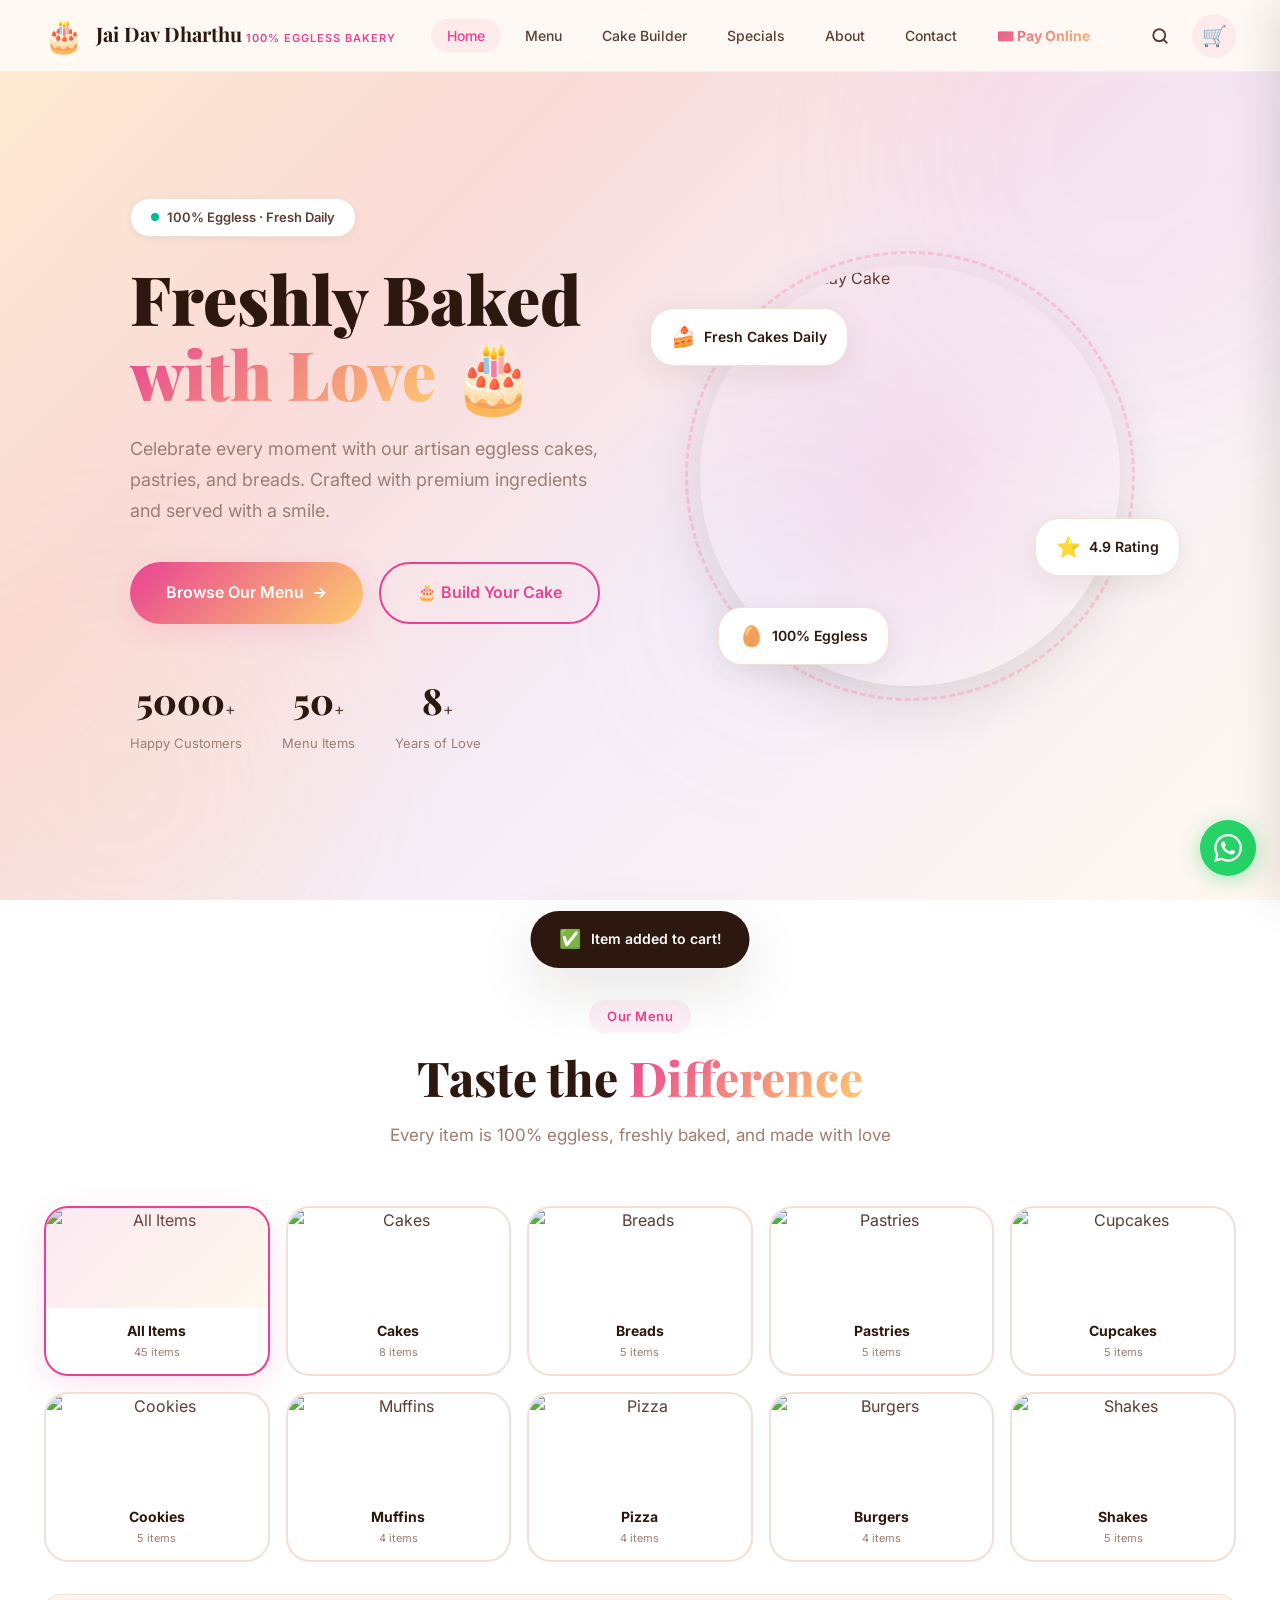
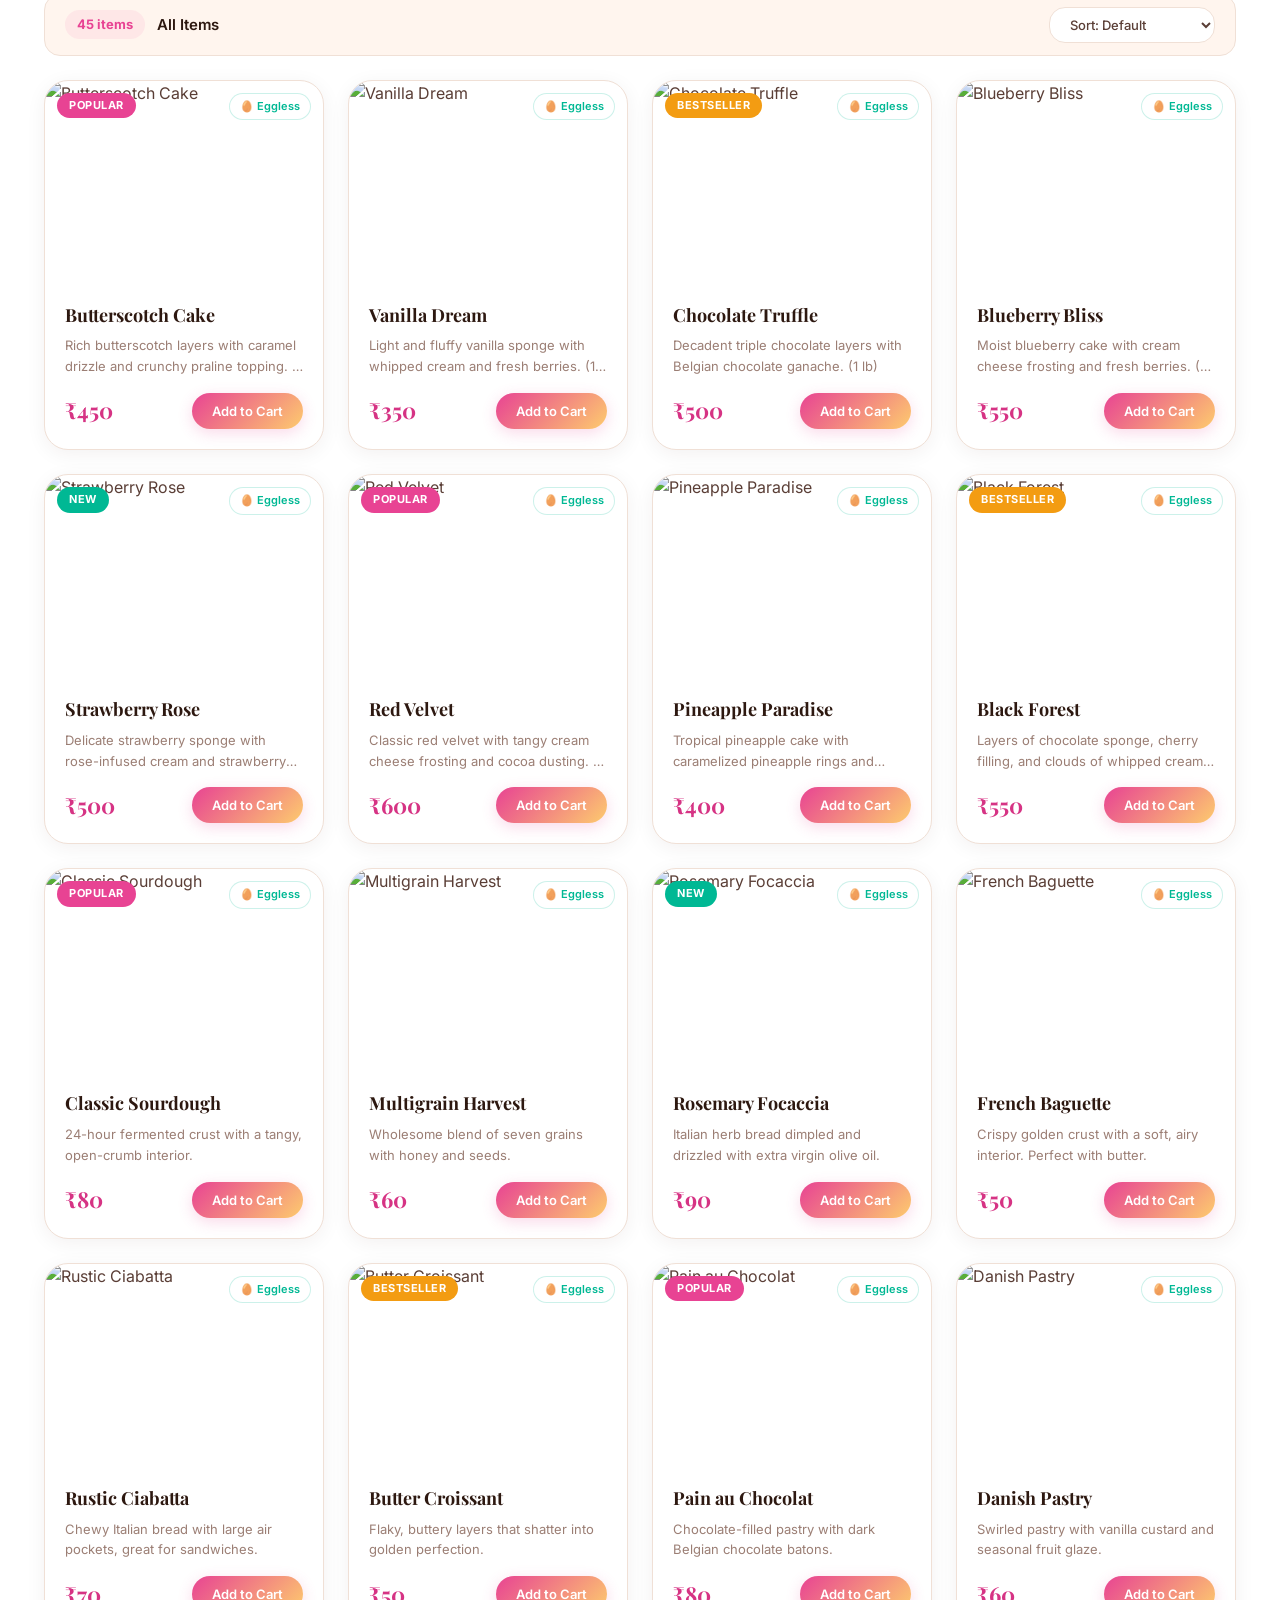
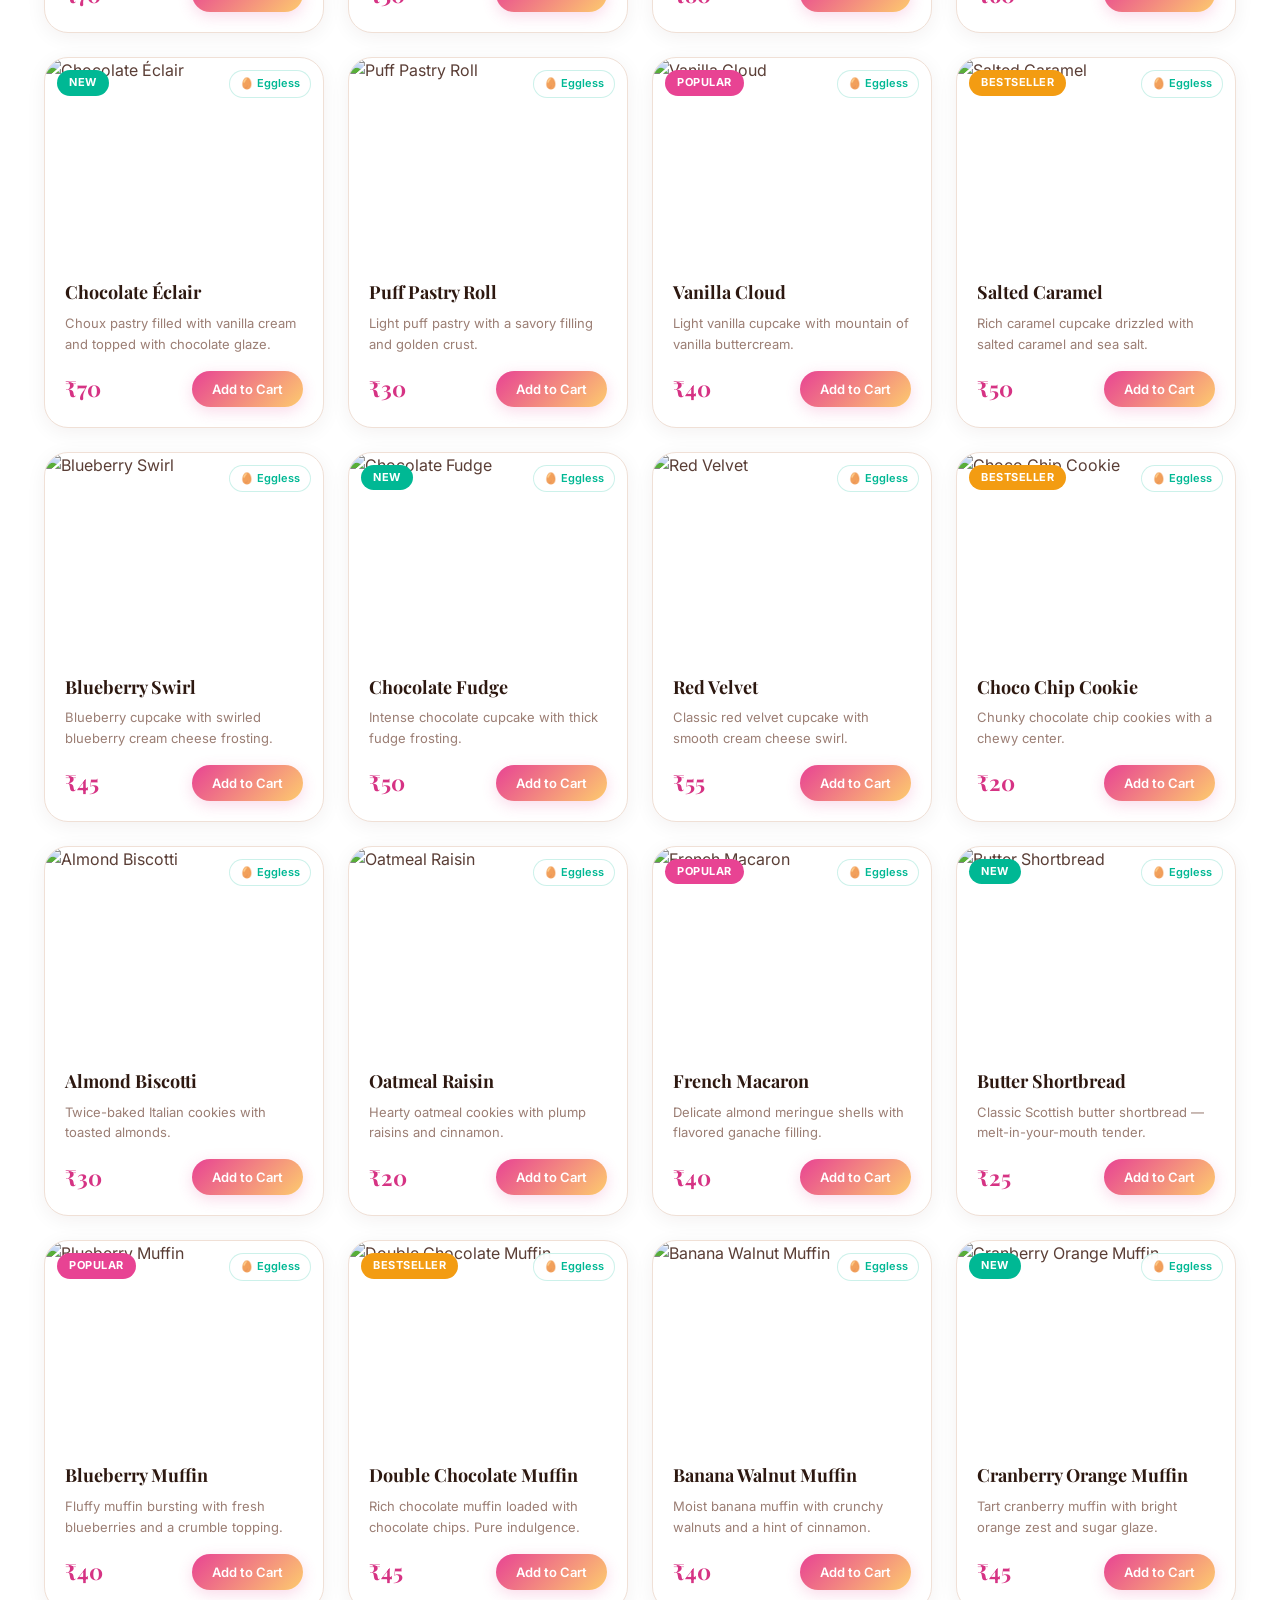
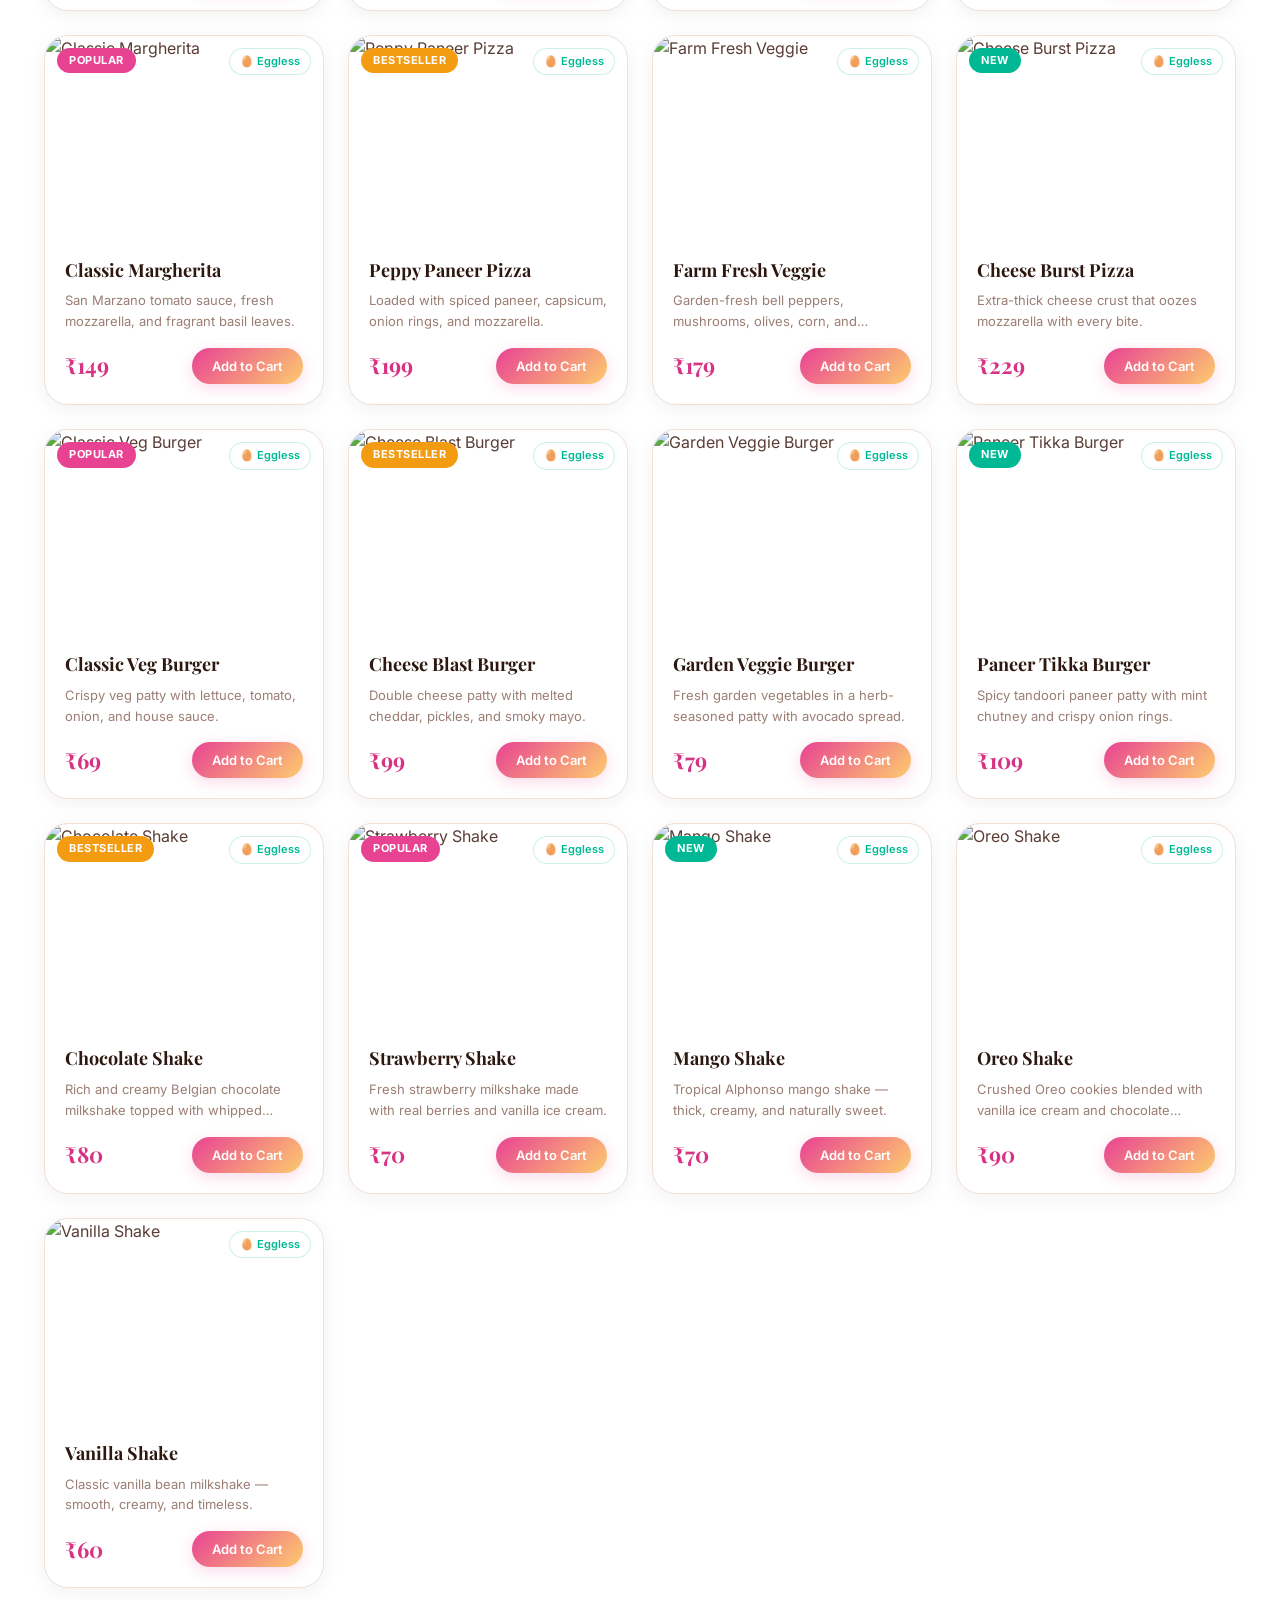
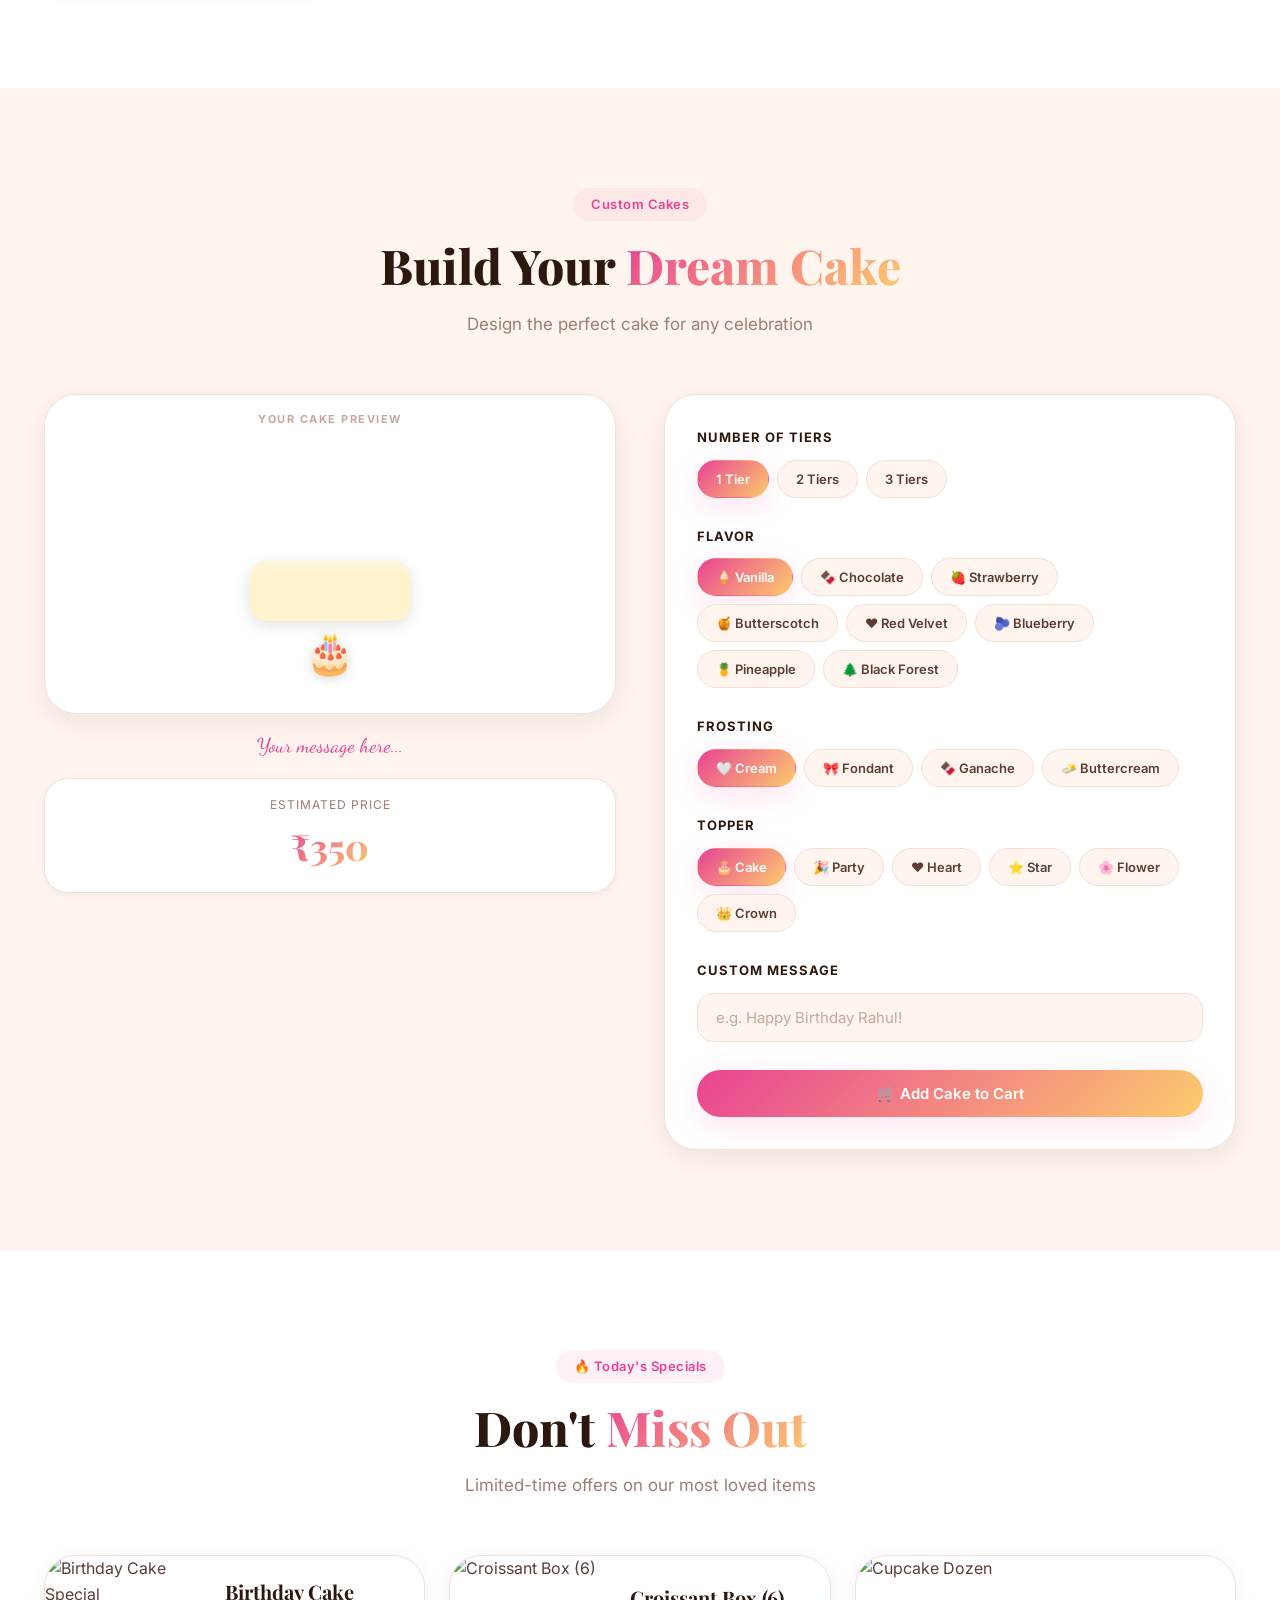
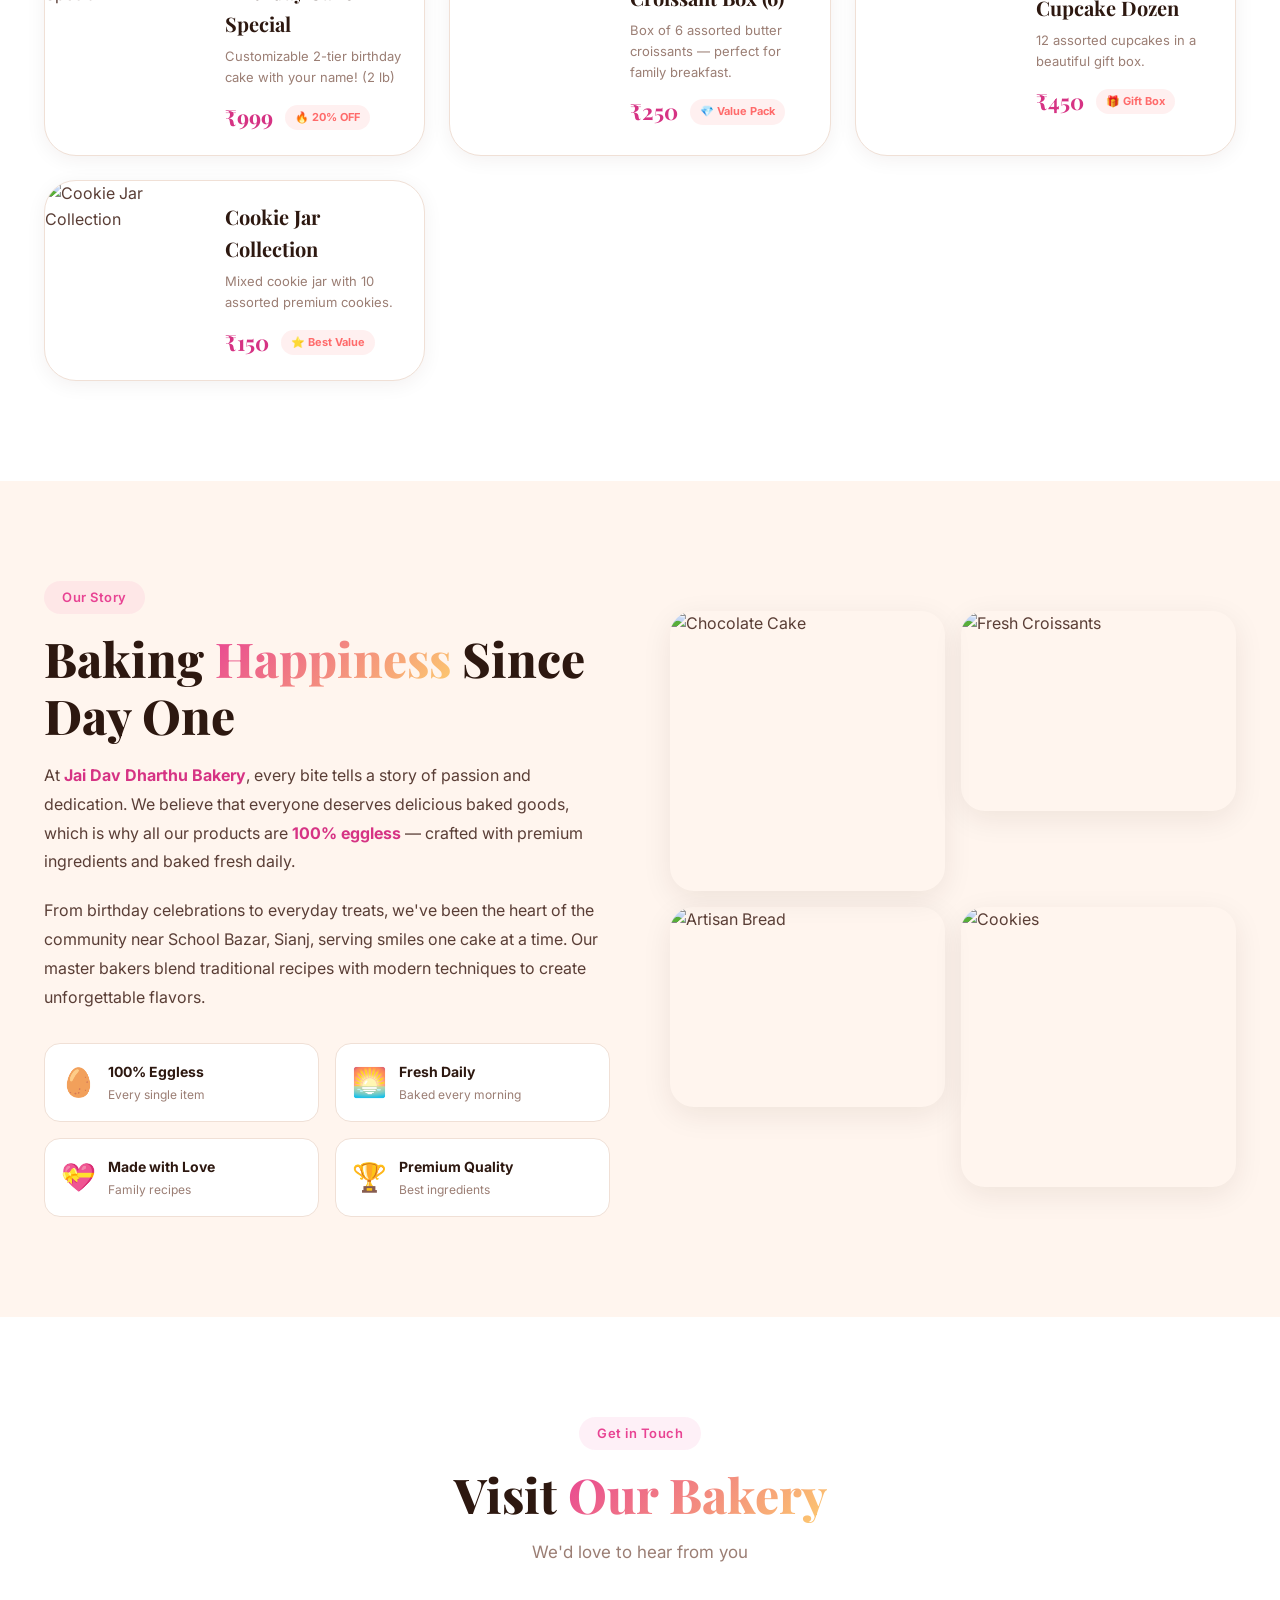
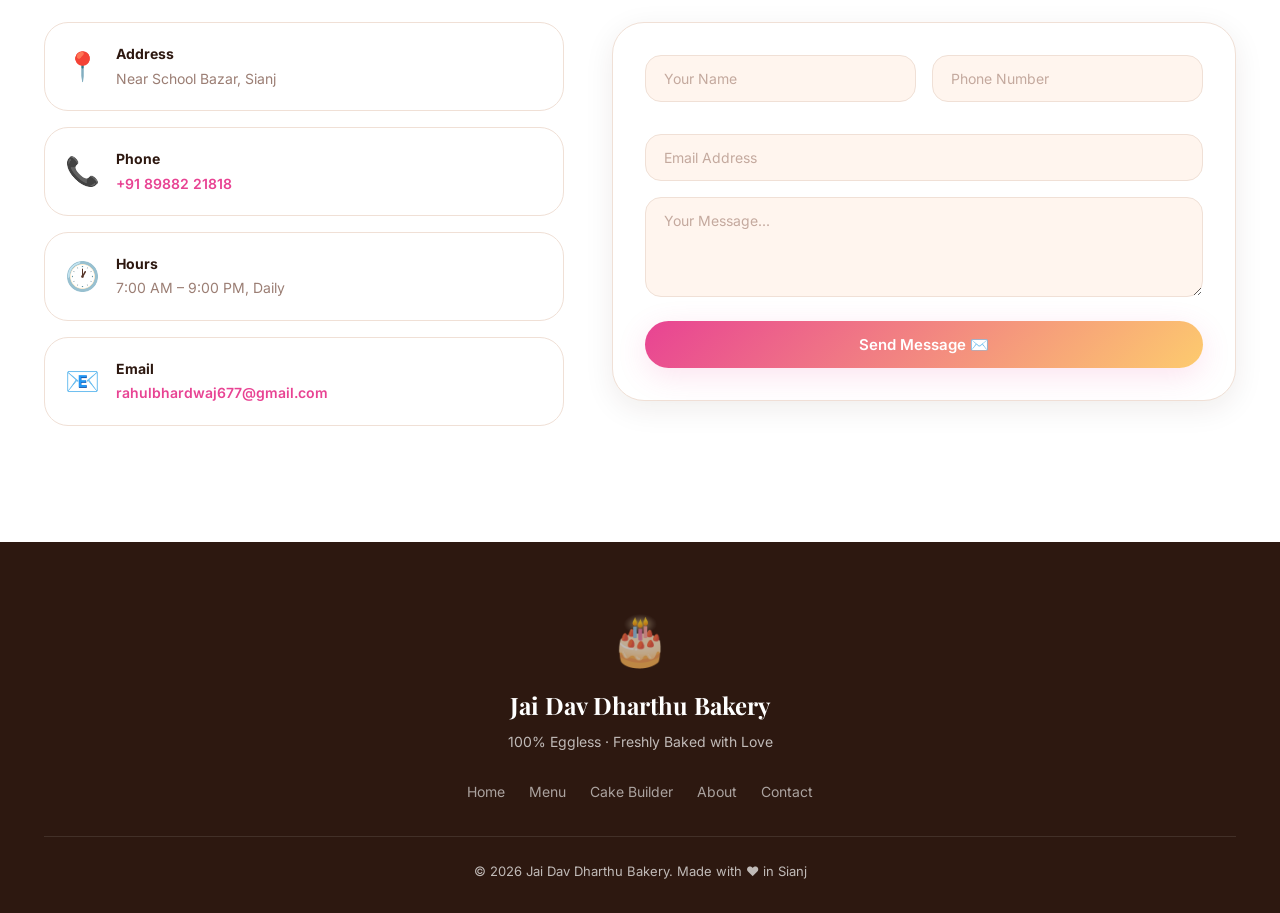
==== commit 5ed1013f: "Update contact info: +91 phone and new email" ====
--- a/index.html
+++ b/index.html
@@ -350,7 +350,7 @@
             <span class="info-icon">📞</span>
             <div>
               <strong>Phone</strong>
-              <p><a href="tel:8988221818">8988221818</a></p>
+              <p><a href="tel:+918988221818" class="contact-link">+91 89882 21818</a></p>
             </div>
           </div>
           <div class="info-card">
@@ -364,7 +364,7 @@
             <span class="info-icon">📧</span>
             <div>
               <strong>Email</strong>
-              <p>info@jaidavdharthu.com</p>
+              <p><a href="mailto:rahulbhardwaj677@gmail.com" class="contact-link">rahulbhardwaj677@gmail.com</a></p>
             </div>
           </div>
         </div>
--- a/css/style.css
+++ b/css/style.css
@@ -2815,7 +2815,21 @@
         grid-template-columns: repeat(2, 1fr);
     }
 
+
     .search-box.open {
         width: 160px;
     }
+}
+
+/* Basic styling for contact links */
+.contact-link {
+    color: var(--text-dark);
+    text-decoration: none;
+    transition: color 0.2s;
+    font-weight: 600;
+}
+
+.contact-link:hover {
+    color: var(--primary);
+    text-decoration: underline;
 }
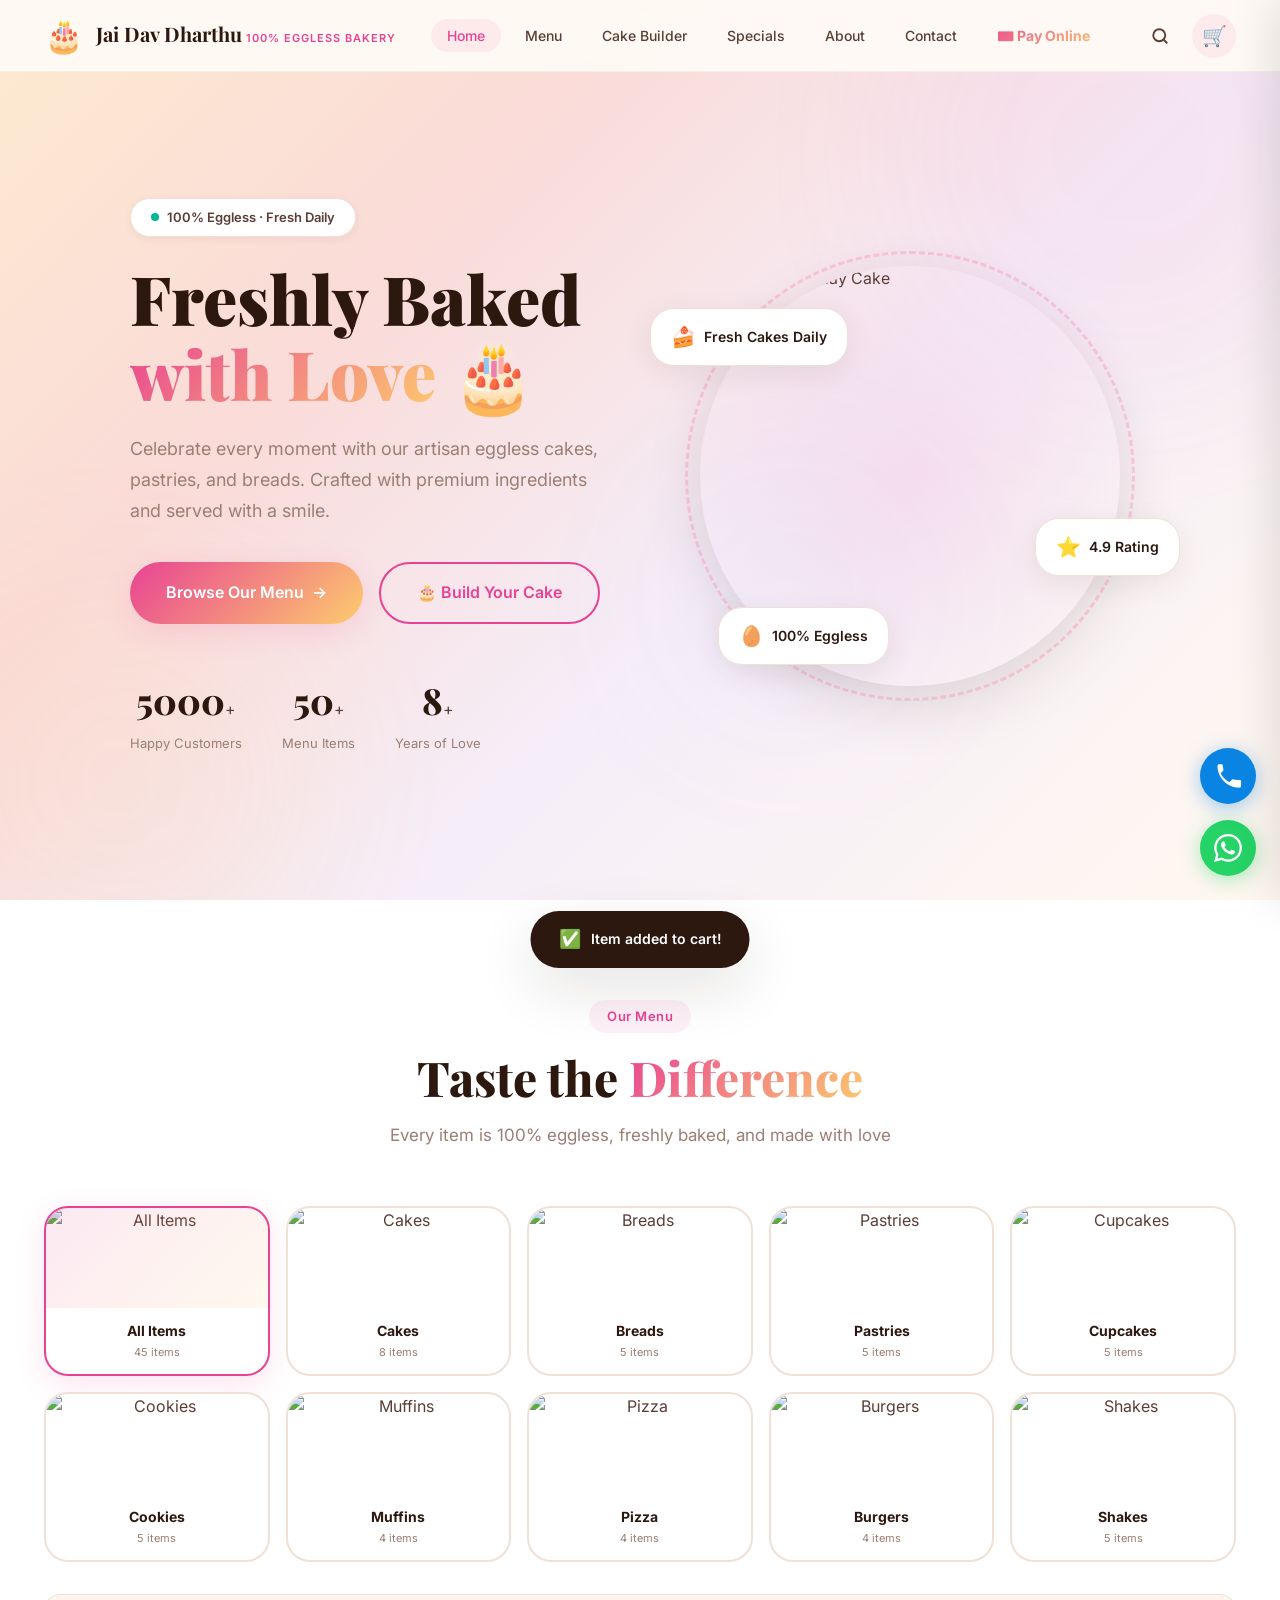
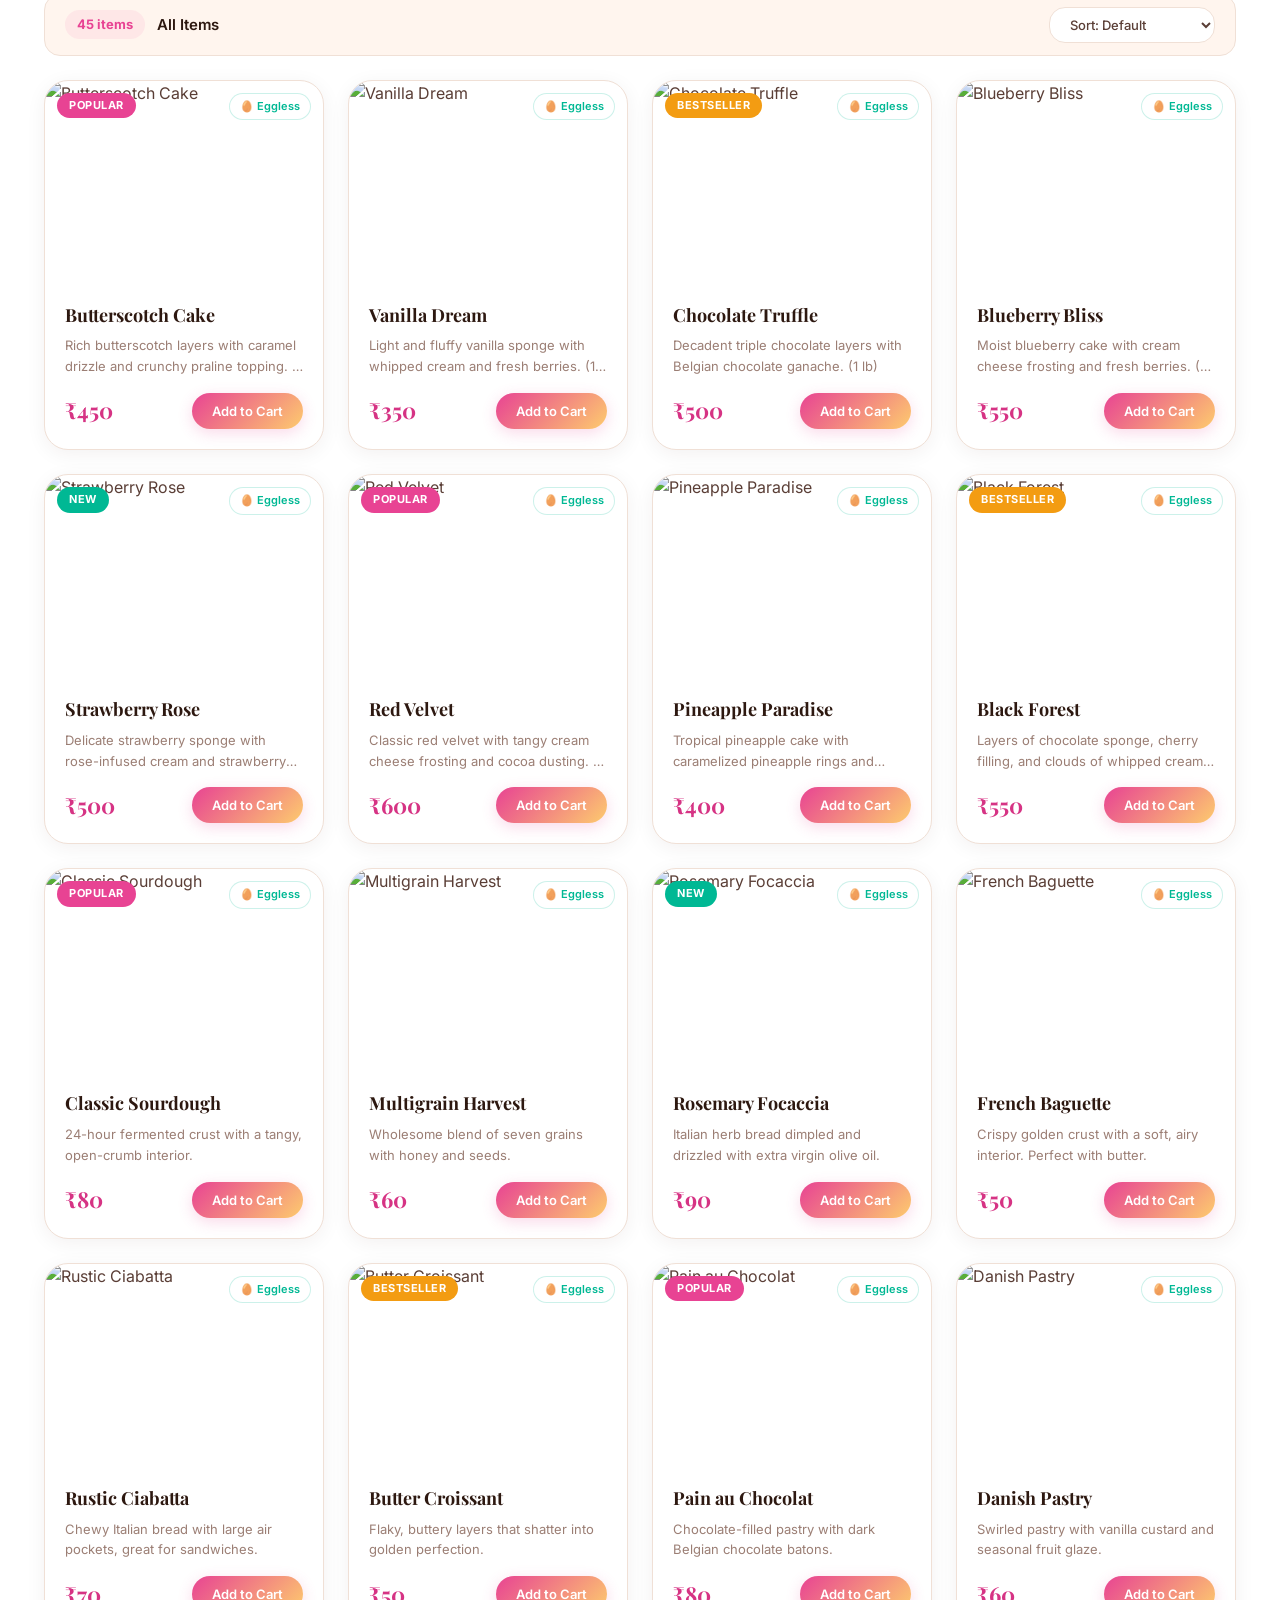
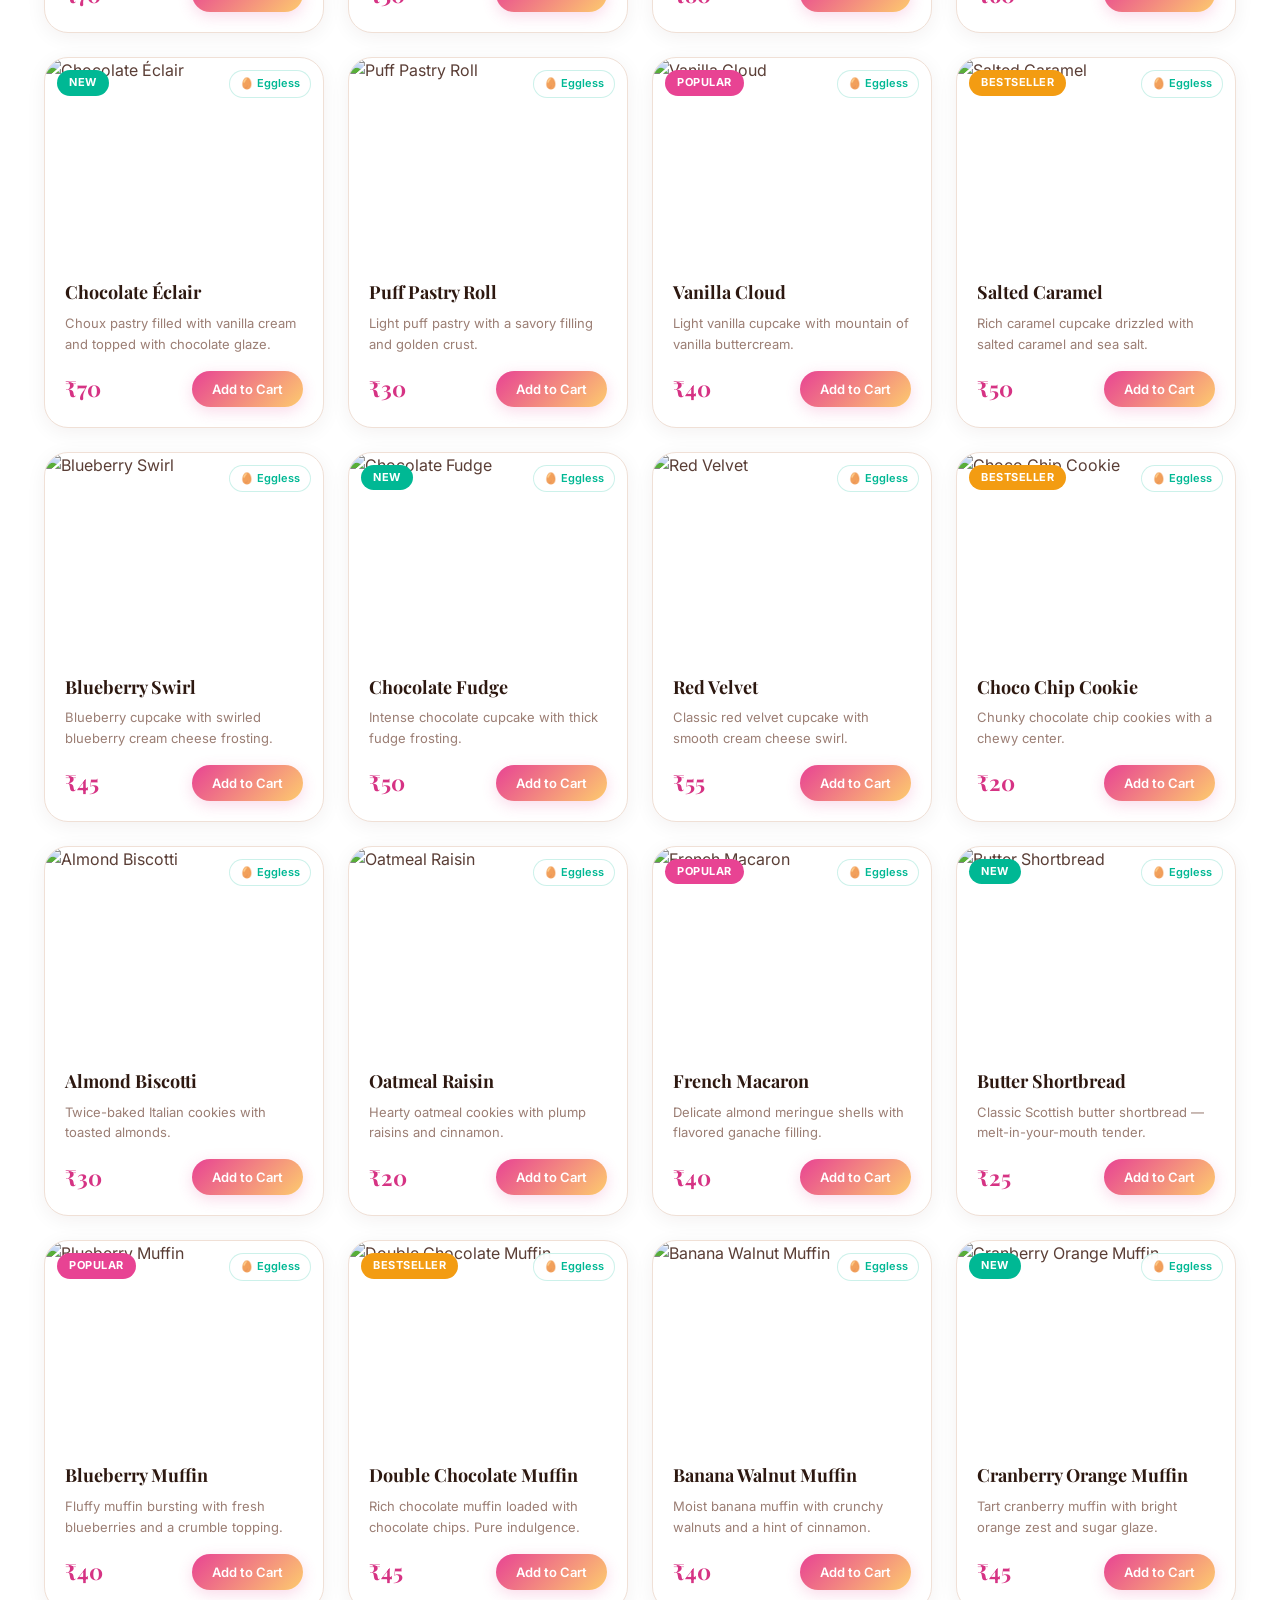
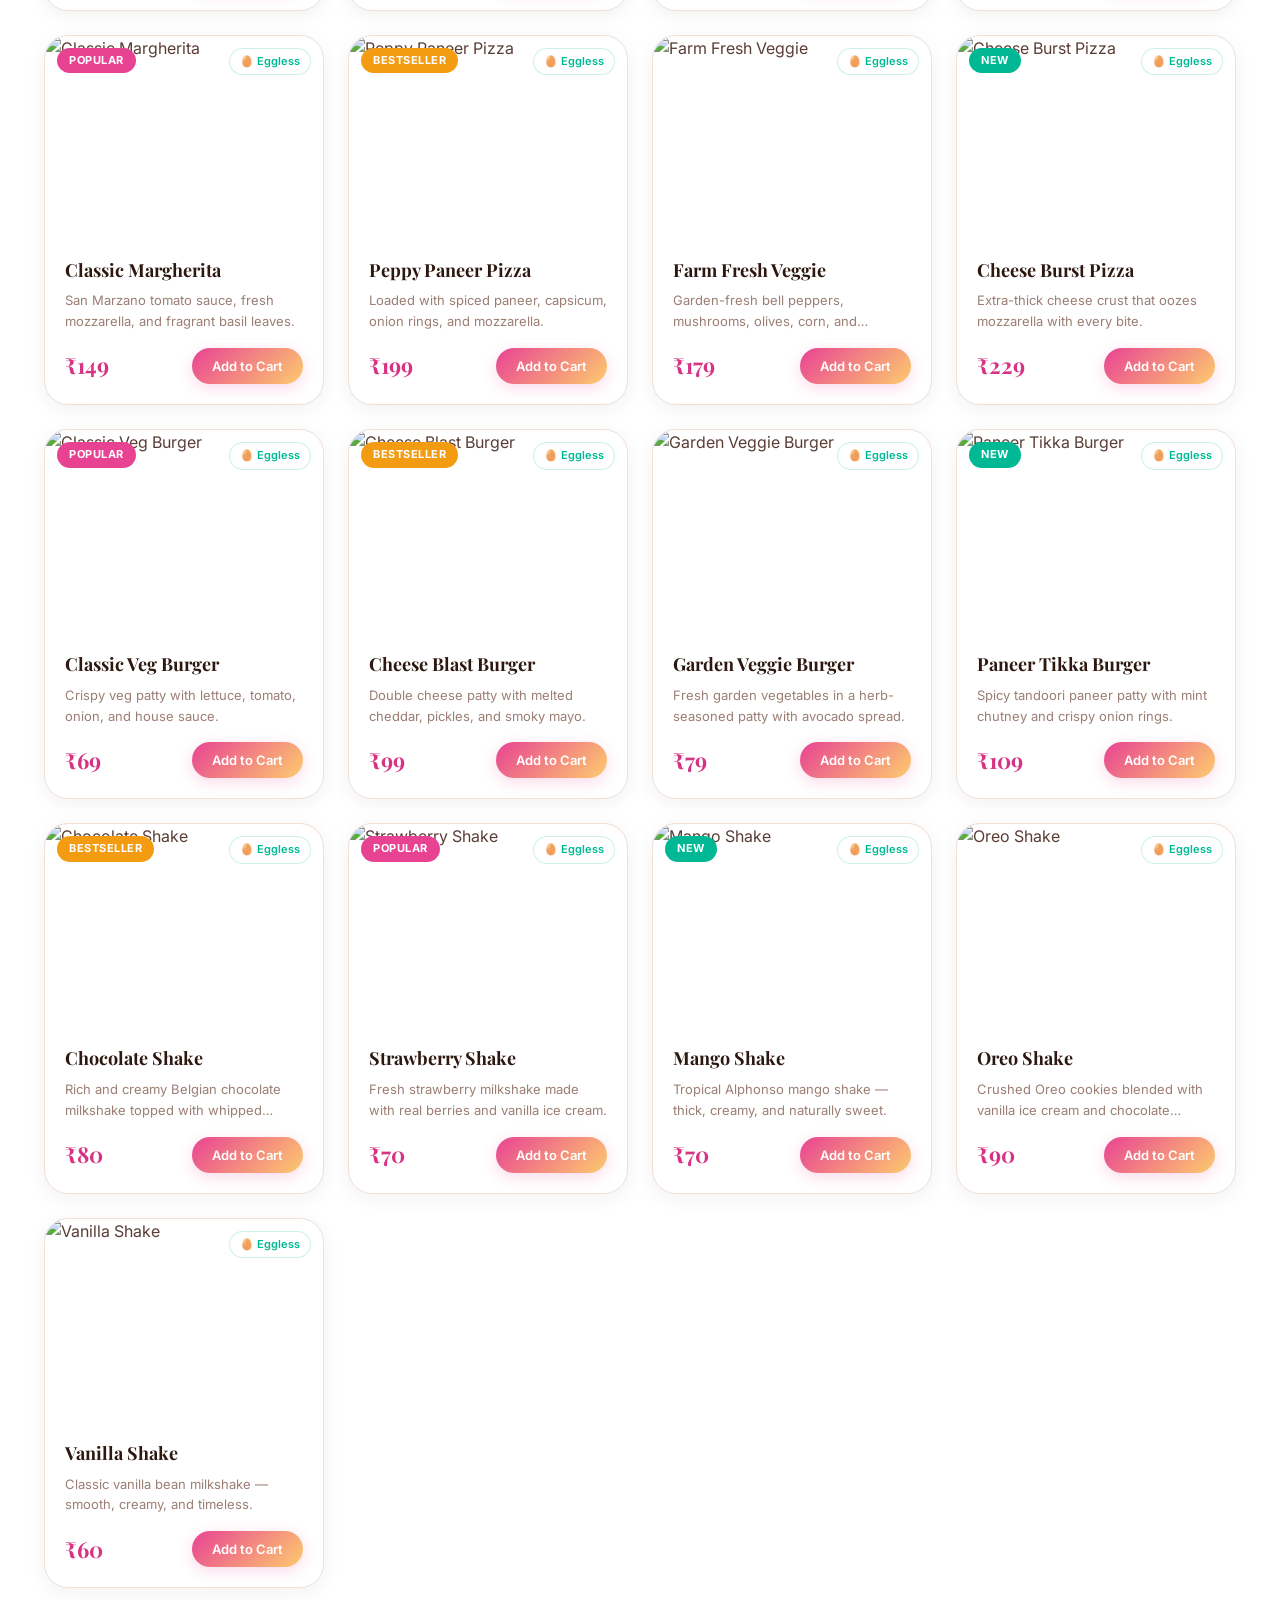
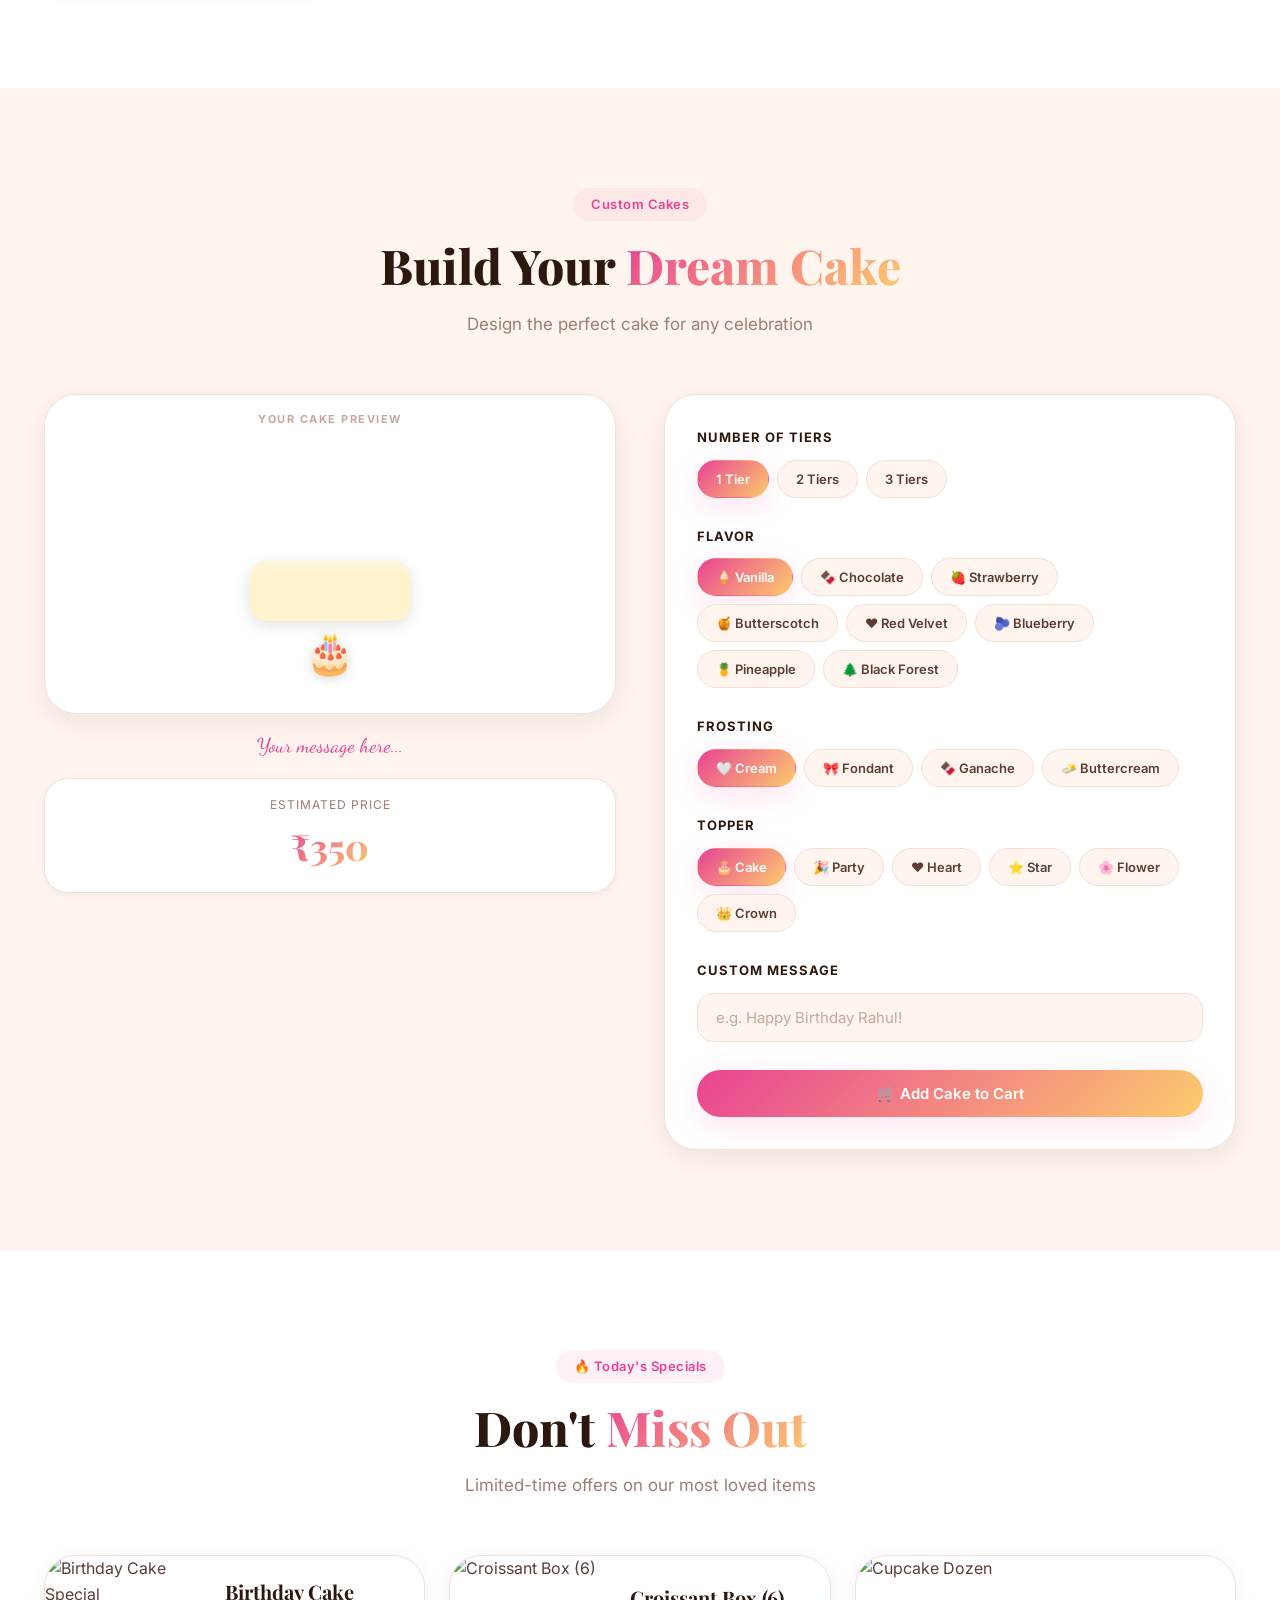
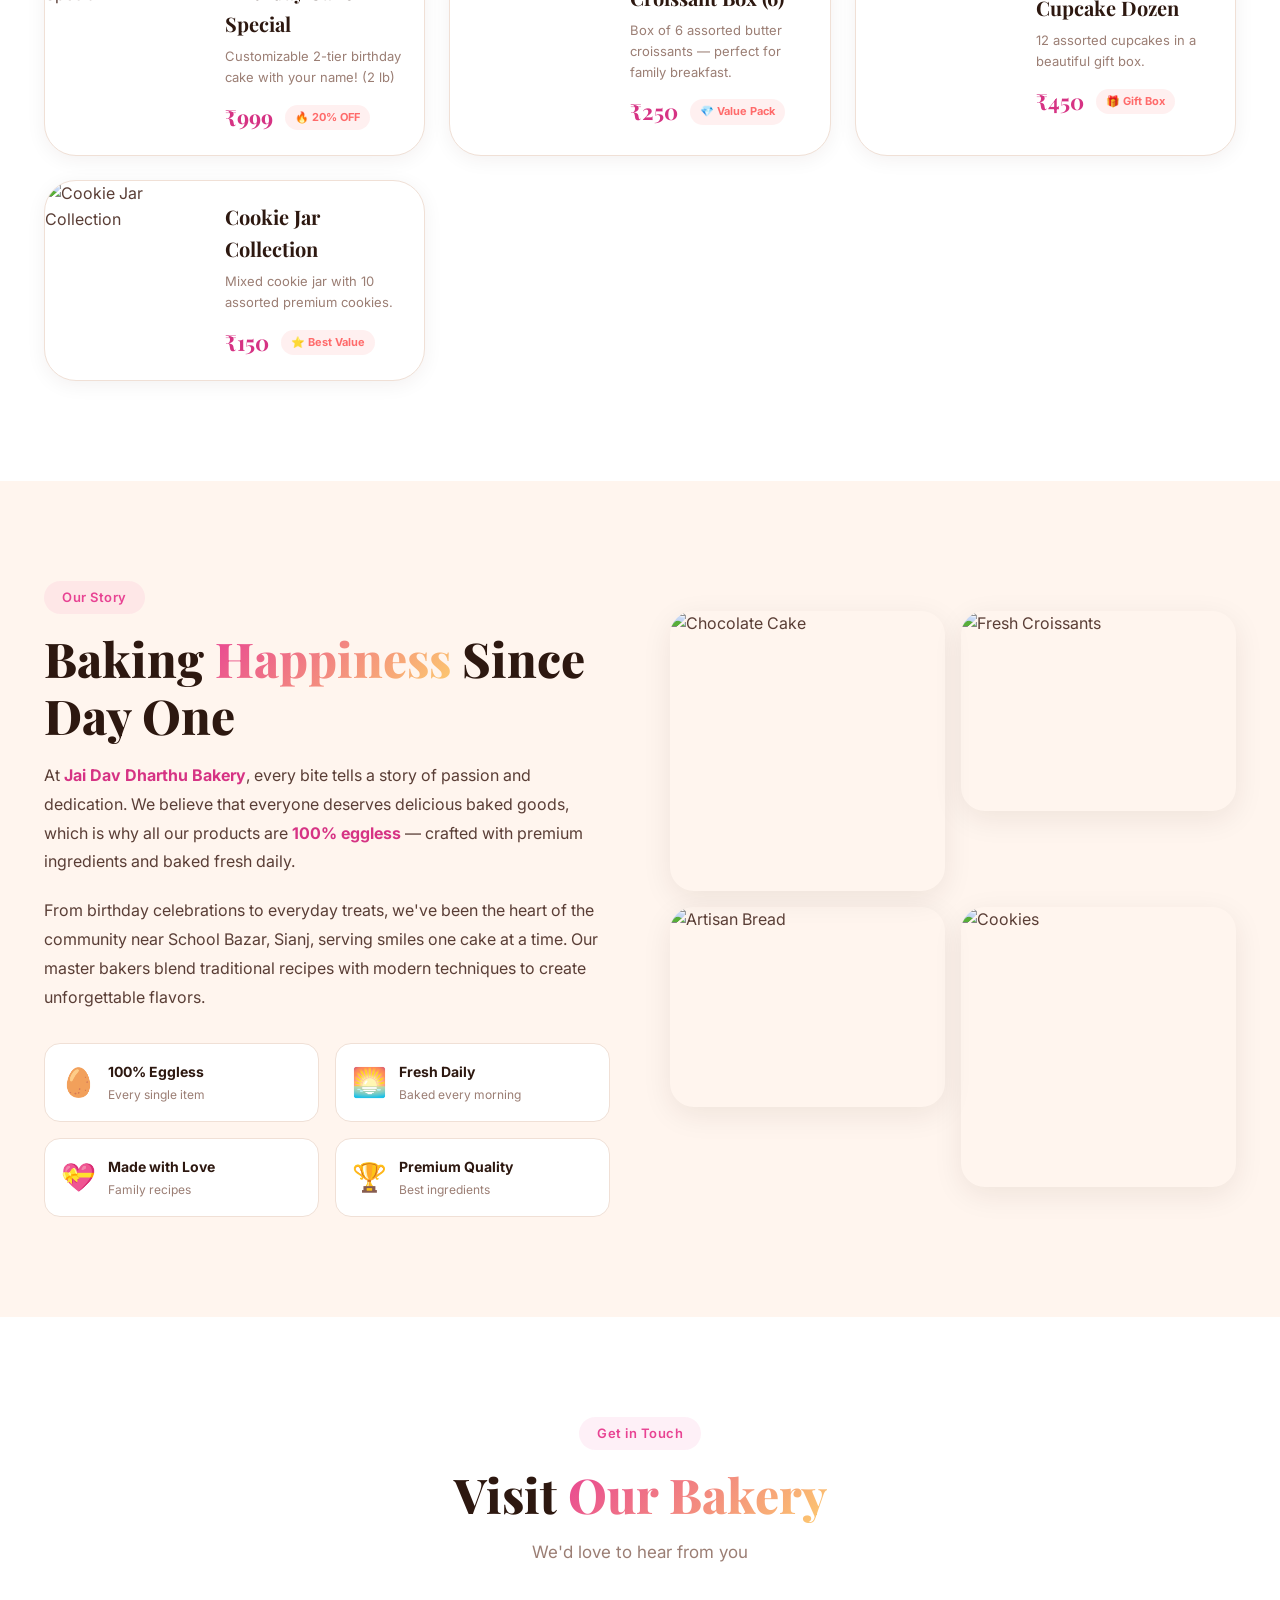
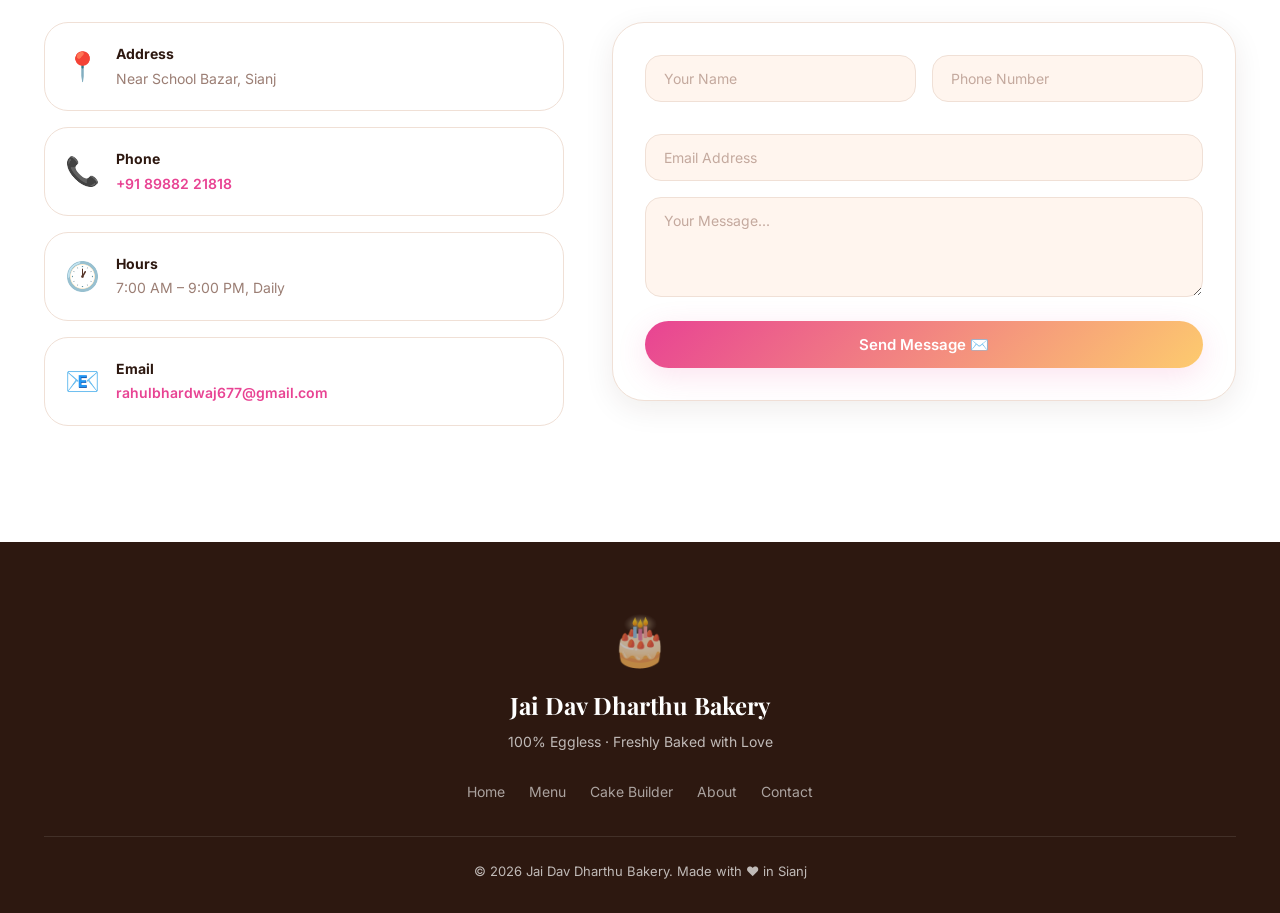
==== commit 67d0bdad: "Add floating call button" ====
--- a/index.html
+++ b/index.html
@@ -431,6 +431,14 @@
     </div>
   </aside>
 
+  <!-- Call Floating Button -->
+  <a href="tel:+918988221818" class="call-float" aria-label="Call Now">
+    <svg viewBox="0 0 24 24" width="24" height="24" fill="#fff">
+      <path
+        d="M20.01 15.38c-1.23 0-2.42-.2-3.53-.56-.35-.12-.74-.03-1.01.24l-2.2 2.2c-3.23-1.61-5.99-4.36-7.6-7.6l2.2-2.2c.27-.27.35-.66.24-1.01-.36-1.11-.56-2.3-.56-3.53 0-.54-.45-.99-.99-.99H4.19C3.65 1.9 3 2.53 3 3.3c0 10.36 8.41 18.78 18.78 18.78.77 0 1.4-.65 1.4-1.19V16.37c0-.55-.45-.99-.99-.99z" />
+    </svg>
+  </a>
+
   <!-- WhatsApp Floating Button -->
   <a href="https://wa.me/918988221818?text=Hi!%20I'd%20like%20to%20place%20an%20order%20from%20Jai%20Dav%20Dharthu%20Bakery"
     class="whatsapp-float" target="_blank" rel="noopener" aria-label="Order via WhatsApp">
--- a/css/style.css
+++ b/css/style.css
@@ -2829,7 +2829,37 @@
     font-weight: 600;
 }
 
+
 .contact-link:hover {
     color: var(--primary);
     text-decoration: underline;
+}
+
+/* Call Floating Button */
+.call-float {
+    position: fixed;
+    bottom: 96px;
+    right: 24px;
+    width: 56px;
+    height: 56px;
+    background: #0984e3;
+    border-radius: 50%;
+    display: flex;
+    align-items: center;
+    justify-content: center;
+    box-shadow: 0 4px 20px rgba(9, 132, 227, 0.4);
+    z-index: 2005;
+    /* Higher than cart sidebar (2001) but lower than modal (3001) */
+    transition: all var(--transition-fast);
+}
+
+.call-float:hover {
+    transform: scale(1.1);
+    box-shadow: 0 6px 30px rgba(9, 132, 227, 0.5);
+}
+
+.call-float svg {
+    width: 28px;
+    height: 28px;
+    fill: #fff;
 }
